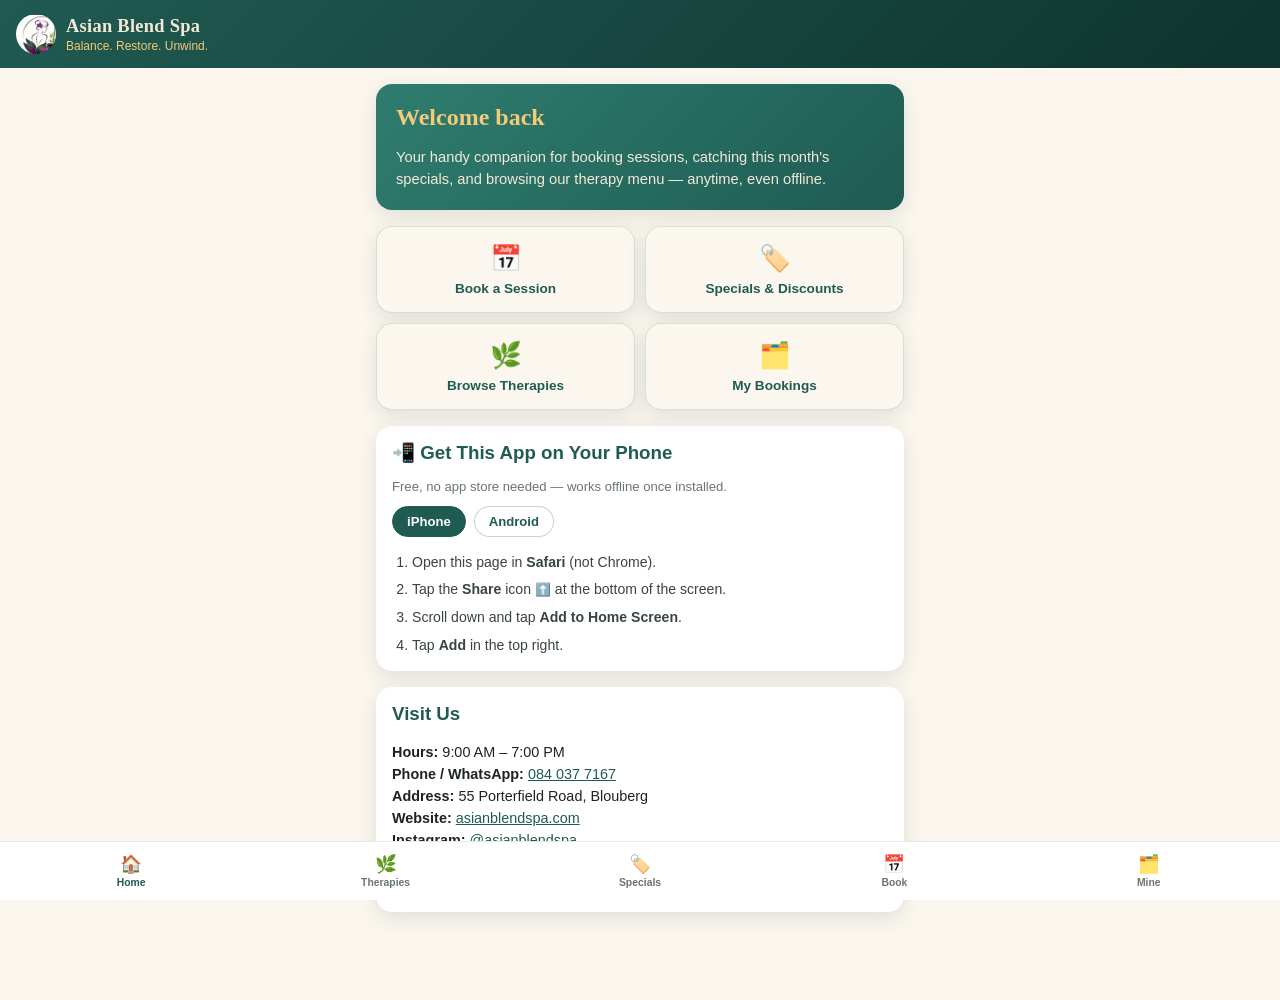
==== index.html @ 3cfd3bcf "Add local SEO: structured data, meta tags, canonical URL DaySpa JSON-LD schema (address, phone, hour" ====
<!DOCTYPE html>
<html lang="en">
<head>
<meta charset="UTF-8">
<meta name="viewport" content="width=device-width, initial-scale=1, viewport-fit=cover">
<title>Asian Blend Spa | Massage &amp; Spa Therapies in Blouberg, Cape Town</title>
<meta name="theme-color" content="#1f5b52">
<meta name="description" content="Asian Blend Spa in Blouberg, Cape Town — Philippine Hilot, Thai massage, deep tissue, hot stone, reflexology &amp; more. Book online, see specials, and view our full therapy menu.">
<link rel="canonical" href="https://www.asianblendspa.com/">

<meta property="og:type" content="business.business">
<meta property="og:title" content="Asian Blend Spa | Massage &amp; Spa Therapies in Blouberg, Cape Town">
<meta property="og:description" content="Philippine Hilot, Thai massage, deep tissue, hot stone, reflexology &amp; more. Book online, see monthly specials, and browse our full therapy menu.">
<meta property="og:image" content="https://www.asianblendspa.com/icons/icon-512.png">
<meta property="og:url" content="https://www.asianblendspa.com/">
<meta name="twitter:card" content="summary">

<script type="application/ld+json">
{
  "@context": "https://schema.org",
  "@type": "DaySpa",
  "name": "Asian Blend Spa",
  "alternateName": "Asian Blend Spa - Home of Tranquility",
  "image": "https://www.asianblendspa.com/icons/icon-512.png",
  "url": "https://www.asianblendspa.com/",
  "telephone": "+27840377167",
  "priceRange": "R350 - R1500",
  "address": {
    "@type": "PostalAddress",
    "streetAddress": "55 Porterfield Road",
    "addressLocality": "Blouberg",
    "addressRegion": "Western Cape",
    "addressCountry": "ZA"
  },
  "openingHoursSpecification": {
    "@type": "OpeningHoursSpecification",
    "dayOfWeek": ["Monday","Tuesday","Wednesday","Thursday","Friday","Saturday","Sunday"],
    "opens": "09:00",
    "closes": "19:00"
  },
  "sameAs": [
    "https://www.facebook.com/asianblendspa",
    "https://instagram.com/asianblendspa"
  ]
}
</script>

<link rel="manifest" href="manifest.json">
<link rel="apple-touch-icon" href="icons/apple-touch-icon.png">
<link rel="icon" href="icons/icon-192.png">
<meta name="apple-mobile-web-app-capable" content="yes">
<meta name="apple-mobile-web-app-status-bar-style" content="black-translucent">
<meta name="apple-mobile-web-app-title" content="ABS Spa">
<link rel="stylesheet" href="styles.css">
</head>
<body>

<header class="topbar">
  <div class="brand">
    <img src="icons/icon-192.png" alt="" class="brand-mark">
    <div>
      <h1>Asian Blend Spa</h1>
      <p class="tagline">Balance. Restore. Unwind.</p>
    </div>
  </div>
  <button id="installBtn" class="install-btn hidden" type="button">Install App</button>
</header>

<main id="app">

  <section id="view-home" class="view">
    <div class="hero">
      <h2>Welcome back</h2>
      <p>Your handy companion for booking sessions, catching this month's specials, and browsing our therapy menu — anytime, even offline.</p>
    </div>

    <div class="card-grid">
      <button class="quick-card" data-goto="book">
        <span class="quick-icon">📅</span>
        <span>Book a Session</span>
      </button>
      <button class="quick-card" data-goto="specials">
        <span class="quick-icon">🏷️</span>
        <span>Specials &amp; Discounts</span>
      </button>
      <button class="quick-card" data-goto="therapies">
        <span class="quick-icon">🌿</span>
        <span>Browse Therapies</span>
      </button>
      <button class="quick-card" data-goto="bookings">
        <span class="quick-icon">🗂️</span>
        <span>My Bookings</span>
      </button>
    </div>

    <div class="info-card install-guide" id="installGuide">
      <h3>📲 Get This App on Your Phone</h3>
      <p class="install-sub">Free, no app store needed — works offline once installed.</p>
      <div class="filter-row" id="installTabs">
        <button class="filter-chip" data-platform="ios">iPhone</button>
        <button class="filter-chip" data-platform="android">Android</button>
      </div>
      <ol class="install-steps" id="installStepsIos">
        <li>Open this page in <strong>Safari</strong> (not Chrome).</li>
        <li>Tap the <strong>Share</strong> icon <span class="icon-inline">⬆️</span> at the bottom of the screen.</li>
        <li>Scroll down and tap <strong>Add to Home Screen</strong>.</li>
        <li>Tap <strong>Add</strong> in the top right.</li>
      </ol>
      <ol class="install-steps hidden" id="installStepsAndroid">
        <li>Open this page in <strong>Chrome</strong>.</li>
        <li>Tap the <strong>⋮</strong> menu in the top right.</li>
        <li>Tap <strong>Install app</strong> (or <strong>Add to Home screen</strong>).</li>
        <li>Tap <strong>Install</strong> to confirm.</li>
      </ol>
    </div>

    <div class="info-card">
      <h3>Visit Us</h3>
      <p><strong>Hours:</strong> 9:00 AM – 7:00 PM</p>
      <p><strong>Phone / WhatsApp:</strong> <a href="tel:+27840377167">084 037 7167</a></p>
      <p><strong>Address:</strong> 55 Porterfield Road, Blouberg</p>
      <p><strong>Website:</strong> <a href="https://www.asianblendspa.com" target="_blank" rel="noopener">asianblendspa.com</a></p>
      <p><strong>Instagram:</strong> <a href="https://instagram.com/asianblendspa" target="_blank" rel="noopener">@asianblendspa</a></p>
      <p><strong>Facebook:</strong> <a href="https://www.facebook.com/asianblendspa" target="_blank" rel="noopener">Asian Blend Spa</a></p>
      <p class="edit-note">Bookings essential · please arrive 10–15 minutes early</p>
    </div>
  </section>

  <section id="view-therapies" class="view hidden">
    <h2>Therapies</h2>
    <div class="filter-row" id="therapyFilters"></div>
    <div class="list" id="therapyList"></div>
  </section>

  <section id="view-specials" class="view hidden">
    <h2>Monthly Specials &amp; Discounts</h2>
    <div class="list" id="specialsList"></div>
  </section>

  <section id="view-book" class="view hidden">
    <h2>Book a Session</h2>

    <a id="freshaBtn" class="primary-btn fresha-btn" href="#" target="_blank" rel="noopener">Book Instantly on Fresha</a>
    <p class="form-hint">or send a quick request below and we'll confirm by WhatsApp</p>

    <form id="bookingForm" class="booking-form">
      <label>Full Name
        <input type="text" name="name" required autocomplete="name">
      </label>
      <label>Phone Number
        <input type="tel" name="phone" required autocomplete="tel">
      </label>
      <label>Email (optional)
        <input type="email" name="email" autocomplete="email">
      </label>
      <label>Therapy
        <select name="service" id="serviceSelect" required></select>
      </label>
      <div class="row2">
        <label>Preferred Date
          <input type="date" name="date" required>
        </label>
        <label>Preferred Time
          <input type="time" name="time" required>
        </label>
      </div>
      <label>Therapist Preference (optional)
        <input type="text" name="therapist" placeholder="No preference">
      </label>
      <label>Notes
        <textarea name="notes" rows="3" placeholder="Allergies, focus areas, first visit, etc."></textarea>
      </label>

      <details class="policy-box">
        <summary>Booking &amp; Cancellation Policy</summary>
        <ul>
          <li>Please arrive 10–15 minutes prior to your scheduled treatment.</li>
          <li>First-time guests will be required to complete a pre-consultation form.</li>
          <li>Guests younger than 16 must be accompanied by an adult for the duration of treatment.</li>
          <li>Please switch off cellphones during treatment.</li>
          <li>Book at least 24 hours ahead, except on holidays and Sundays.</li>
          <li>Home services require 48 hours notice, a minimum of 3 people, minimum 90-minute session, 50% deposit, and a transport fee per kilometer.</li>
          <li>Full payment is required to secure weekend couples massage bookings and group bookings.</li>
          <li>Cancellations made less than 24 hours before your appointment, or no-shows, will be charged the full treatment fee.</li>
          <li>Late arrivals may result in a shortened session, with the full fee still applying.</li>
          <li>All prices are subject to change without prior notice.</li>
        </ul>
      </details>
      <label class="checkbox-label">
        <input type="checkbox" name="policyAgree" required>
        <span>I have read and agree to the booking &amp; cancellation policy</span>
      </label>

      <button type="submit" class="primary-btn">Request Booking</button>
      <p class="form-hint">This saves your request on this device and lets you send it to us instantly by WhatsApp or email — we'll confirm your slot.</p>
    </form>
  </section>

  <section id="view-bookings" class="view hidden">
    <h2>My Bookings</h2>
    <div class="list" id="myBookingsList"></div>
    <p class="empty-note hidden" id="noBookings">No booking requests yet. Head to "Book a Session" to request one.</p>
  </section>

</main>

<nav class="tabbar">
  <button class="tab" data-goto="home" aria-label="Home">
    <span>🏠</span><small>Home</small>
  </button>
  <button class="tab" data-goto="therapies" aria-label="Therapies">
    <span>🌿</span><small>Therapies</small>
  </button>
  <button class="tab" data-goto="specials" aria-label="Specials">
    <span>🏷️</span><small>Specials</small>
  </button>
  <button class="tab" data-goto="book" aria-label="Book">
    <span>📅</span><small>Book</small>
  </button>
  <button class="tab" data-goto="bookings" aria-label="My Bookings">
    <span>🗂️</span><small>Mine</small>
  </button>
</nav>

<div id="toast" class="toast hidden"></div>

<script src="app.js"></script>
</body>
</html>
---- styles.css ----
:root {
  --deep: #0f332e;
  --teal: #1f5b52;
  --teal-light: #2f7d6f;
  --gold: #d99e4a;
  --gold-light: #f4c97a;
  --cream: #f4e9d8;
  --paper: #fbf7ef;
  --ink: #1c2320;
  --muted: #6b7570;
  --danger: #b5504a;
  --radius: 16px;
  --shadow: 0 6px 20px rgba(15, 51, 46, 0.12);
}

* { box-sizing: border-box; }

html, body {
  margin: 0;
  padding: 0;
  background: var(--paper);
  color: var(--ink);
  font-family: -apple-system, BlinkMacSystemFont, "Segoe UI", Roboto, Helvetica, Arial, sans-serif;
  -webkit-font-smoothing: antialiased;
}

body {
  padding-bottom: calc(72px + env(safe-area-inset-bottom));
}

a { color: var(--teal); }

.topbar {
  position: sticky;
  top: 0;
  z-index: 10;
  display: flex;
  align-items: center;
  justify-content: space-between;
  gap: 12px;
  background: linear-gradient(135deg, var(--teal), var(--deep));
  color: var(--cream);
  padding: calc(14px + env(safe-area-inset-top)) 16px 14px;
}

.brand { display: flex; align-items: center; gap: 10px; }
.brand-mark { width: 40px; height: 40px; border-radius: 50%; display: block; }
.topbar h1 { font-size: 1.15rem; margin: 0; font-family: Georgia, "Times New Roman", serif; letter-spacing: 0.3px; }
.tagline { margin: 2px 0 0; font-size: 0.75rem; color: var(--gold-light); }

.install-btn {
  background: var(--gold);
  color: var(--deep);
  border: none;
  padding: 8px 12px;
  border-radius: 999px;
  font-size: 0.8rem;
  font-weight: 600;
  white-space: nowrap;
}

#app { max-width: 560px; margin: 0 auto; padding: 16px; }

.view h2 {
  font-family: Georgia, "Times New Roman", serif;
  color: var(--teal);
  margin: 4px 0 14px;
}

.hero {
  background: linear-gradient(135deg, var(--teal-light), var(--teal));
  color: var(--cream);
  padding: 20px;
  border-radius: var(--radius);
  margin-bottom: 16px;
  box-shadow: var(--shadow);
}
.hero h2 { color: var(--gold-light); margin-top: 0; }
.hero p { margin-bottom: 0; line-height: 1.5; font-size: 0.92rem; }

.card-grid {
  display: grid;
  grid-template-columns: 1fr 1fr;
  gap: 10px;
  margin-bottom: 16px;
}

.quick-card {
  background: var(--paper);
  border: 1px solid rgba(31, 91, 82, 0.15);
  border-radius: var(--radius);
  padding: 16px 10px;
  display: flex;
  flex-direction: column;
  align-items: center;
  gap: 8px;
  font-size: 0.85rem;
  font-weight: 600;
  color: var(--teal);
  box-shadow: var(--shadow);
}
.quick-icon { font-size: 1.6rem; }

.info-card {
  background: #fff;
  border-radius: var(--radius);
  padding: 16px;
  box-shadow: var(--shadow);
}
.info-card h3 { margin-top: 0; color: var(--teal); }
.info-card p { margin: 6px 0; font-size: 0.9rem; }
.edit-note { color: var(--muted); font-style: italic; font-size: 0.78rem !important; }

.install-guide { margin-bottom: 16px; }
.install-sub { color: var(--muted); font-size: 0.82rem !important; margin-top: -4px !important; }
.install-guide .filter-row { margin: 12px 0; }
.install-steps {
  margin: 0;
  padding-left: 20px;
  display: flex;
  flex-direction: column;
  gap: 8px;
  font-size: 0.88rem;
  line-height: 1.4;
  color: #3a4440;
}
.icon-inline { font-size: 0.9em; }

.filter-row {
  display: flex;
  gap: 8px;
  overflow-x: auto;
  padding-bottom: 4px;
  margin-bottom: 14px;
}
.filter-chip {
  flex: 0 0 auto;
  background: #fff;
  border: 1px solid rgba(31, 91, 82, 0.25);
  color: var(--teal);
  padding: 7px 14px;
  border-radius: 999px;
  font-size: 0.82rem;
  font-weight: 600;
  white-space: nowrap;
}
.filter-chip.active {
  background: var(--teal);
  color: #fff;
  border-color: var(--teal);
}

.list { display: flex; flex-direction: column; gap: 12px; }

.therapy-card, .special-card, .booking-card {
  background: #fff;
  border-radius: var(--radius);
  padding: 14px 16px;
  box-shadow: var(--shadow);
}

.therapy-card .row-top {
  display: flex;
  justify-content: space-between;
  align-items: baseline;
  gap: 8px;
}
.therapy-card h4 { margin: 0; font-size: 1rem; color: var(--ink); }
.therapy-price { color: var(--teal); font-weight: 700; white-space: nowrap; }
.therapy-meta { color: var(--muted); font-size: 0.78rem; margin: 4px 0 6px; }
.therapy-desc { margin: 0; font-size: 0.88rem; line-height: 1.45; color: #3a4440; }
.therapy-tag {
  display: inline-block;
  margin-top: 8px;
  font-size: 0.7rem;
  text-transform: uppercase;
  letter-spacing: 0.4px;
  color: var(--gold);
  background: rgba(217, 158, 74, 0.12);
  padding: 3px 8px;
  border-radius: 999px;
}

.tier-list {
  list-style: none;
  margin: 10px 0 0;
  padding: 8px 10px;
  background: var(--cream);
  border-radius: 10px;
  display: flex;
  flex-direction: column;
  gap: 4px;
}
.tier-list li {
  display: flex;
  justify-content: space-between;
  font-size: 0.82rem;
  color: var(--ink);
}
.tier-list li span:last-child { font-weight: 700; color: var(--teal); }

.therapy-benefits {
  margin: 10px 0 0;
  font-size: 0.78rem;
  color: var(--muted);
  line-height: 1.5;
}

.special-card {
  border-left: 4px solid var(--gold);
}
.special-card h4 { margin: 0 0 4px; color: var(--teal); }
.special-card .badge {
  display: inline-block;
  background: var(--gold);
  color: var(--deep);
  font-size: 0.72rem;
  font-weight: 700;
  padding: 3px 9px;
  border-radius: 999px;
  margin-bottom: 6px;
}
.special-card p { margin: 4px 0; font-size: 0.88rem; line-height: 1.4; }
.special-card .code {
  font-family: ui-monospace, Menlo, monospace;
  background: var(--cream);
  padding: 2px 6px;
  border-radius: 6px;
  font-size: 0.82rem;
}
.special-card.note-card {
  border-left-color: rgba(31, 91, 82, 0.3);
  background: transparent;
  box-shadow: none;
  border: 1px dashed rgba(31, 91, 82, 0.25);
}
.special-card.note-card p { color: var(--muted); font-size: 0.82rem; font-style: italic; }

.special-items {
  margin: 8px 0 4px;
  padding-left: 18px;
  display: flex;
  flex-direction: column;
  gap: 4px;
  font-size: 0.84rem;
  color: #3a4440;
}
.special-link {
  display: inline-block;
  margin-top: 10px;
  text-decoration: none;
}

.booking-form { display: flex; flex-direction: column; gap: 14px; }
.booking-form label {
  display: flex;
  flex-direction: column;
  gap: 6px;
  font-size: 0.85rem;
  font-weight: 600;
  color: var(--teal);
}
.booking-form input,
.booking-form select,
.booking-form textarea {
  font: inherit;
  font-weight: 400;
  color: var(--ink);
  padding: 11px 12px;
  border-radius: 10px;
  border: 1px solid rgba(31, 91, 82, 0.25);
  background: #fff;
}
.row2 { display: grid; grid-template-columns: 1fr 1fr; gap: 10px; }
.row2 label { font-size: 0.85rem; }

.primary-btn {
  background: var(--teal);
  color: #fff;
  border: none;
  padding: 13px;
  border-radius: 12px;
  font-size: 0.95rem;
  font-weight: 700;
  margin-top: 4px;
  display: block;
  text-align: center;
  text-decoration: none;
}
.fresha-btn {
  background: linear-gradient(135deg, var(--gold), #c98a3a);
  color: var(--deep);
  margin-top: 0;
}
.form-hint { font-size: 0.78rem; color: var(--muted); text-align: center; margin: 0; }

.policy-box {
  border: 1px solid rgba(31, 91, 82, 0.2);
  border-radius: 12px;
  padding: 10px 14px;
  background: #fff;
}
.policy-box summary {
  font-weight: 700;
  color: var(--teal);
  font-size: 0.88rem;
  cursor: pointer;
}
.policy-box ul {
  margin: 10px 0 2px;
  padding-left: 18px;
  display: flex;
  flex-direction: column;
  gap: 6px;
  font-size: 0.8rem;
  line-height: 1.4;
  color: #3a4440;
}

.checkbox-label {
  flex-direction: row !important;
  align-items: flex-start;
  gap: 8px !important;
}
.checkbox-label input { width: 18px; height: 18px; margin-top: 2px; flex: none; }
.checkbox-label span { font-size: 0.8rem; font-weight: 400; color: var(--ink); }

.booking-card { display: flex; flex-direction: column; gap: 6px; }
.booking-card .row-top { display: flex; justify-content: space-between; align-items: center; }
.booking-card h4 { margin: 0; color: var(--teal); }
.status-pill {
  font-size: 0.7rem;
  font-weight: 700;
  text-transform: uppercase;
  padding: 3px 9px;
  border-radius: 999px;
  background: rgba(217, 158, 74, 0.15);
  color: var(--gold);
}
.booking-card p { margin: 0; font-size: 0.85rem; color: #3a4440; }
.booking-actions { display: flex; gap: 8px; margin-top: 8px; flex-wrap: wrap; }
.pill-btn {
  border: 1px solid rgba(31, 91, 82, 0.3);
  background: #fff;
  color: var(--teal);
  padding: 7px 12px;
  border-radius: 999px;
  font-size: 0.78rem;
  font-weight: 600;
}
.pill-btn.danger { color: var(--danger); border-color: rgba(181, 80, 74, 0.35); }

.empty-note { color: var(--muted); text-align: center; margin-top: 24px; font-size: 0.9rem; }

.tabbar {
  position: fixed;
  bottom: 0;
  left: 0;
  right: 0;
  display: grid;
  grid-template-columns: repeat(5, 1fr);
  background: #fff;
  border-top: 1px solid rgba(31, 91, 82, 0.12);
  padding: 8px 4px calc(8px + env(safe-area-inset-bottom));
  z-index: 10;
}
.tab {
  background: none;
  border: none;
  display: flex;
  flex-direction: column;
  align-items: center;
  gap: 2px;
  color: var(--muted);
  font-size: 1.1rem;
  padding: 4px 0;
}
.tab small { font-size: 0.65rem; font-weight: 600; }
.tab.active { color: var(--teal); }

.hidden { display: none !important; }

.toast {
  position: fixed;
  bottom: calc(84px + env(safe-area-inset-bottom));
  left: 50%;
  transform: translateX(-50%);
  background: var(--deep);
  color: var(--cream);
  padding: 10px 18px;
  border-radius: 999px;
  font-size: 0.85rem;
  box-shadow: var(--shadow);
  z-index: 20;
}

@media (prefers-color-scheme: dark) {
  html, body { background: #101815; color: #ecf3ef; }
  .info-card, .therapy-card, .special-card, .booking-card, .quick-card, .tabbar, .filter-chip, .booking-form input, .booking-form select, .booking-form textarea {
    background: #17221e;
    color: #ecf3ef;
    border-color: rgba(244, 233, 216, 0.12);
  }
  .therapy-desc, .booking-card p { color: #cdd8d2; }
  .therapy-card h4, .booking-card h4 { color: #ecf3ef; }
  .therapy-price, .special-card h4, .quick-card, .tab.active { color: var(--gold-light); }
  .therapy-meta { color: #9fb0a8; }
  .special-card .code { background: rgba(244, 233, 216, 0.15); color: var(--gold-light); }
  .booking-form label { color: #7fd6c2; }
  .tier-list { background: rgba(244, 233, 216, 0.08); }
  .tier-list li { color: #ecf3ef; }
  .tier-list li span:last-child { color: var(--gold-light); }
  .therapy-benefits { color: #9fb0a8; }
  .special-card.note-card { border-color: rgba(244, 233, 216, 0.2); }
  .special-card.note-card p { color: #9fb0a8; }
  .special-items { color: #cdd8d2; }
  .policy-box { background: #17221e; border-color: rgba(244, 233, 216, 0.15); }
  .policy-box summary { color: var(--gold-light); }
  .policy-box ul { color: #cdd8d2; }
  .checkbox-label span { color: #ecf3ef; }
  .fresha-btn { color: var(--deep); }
  .install-steps { color: #cdd8d2; }
}
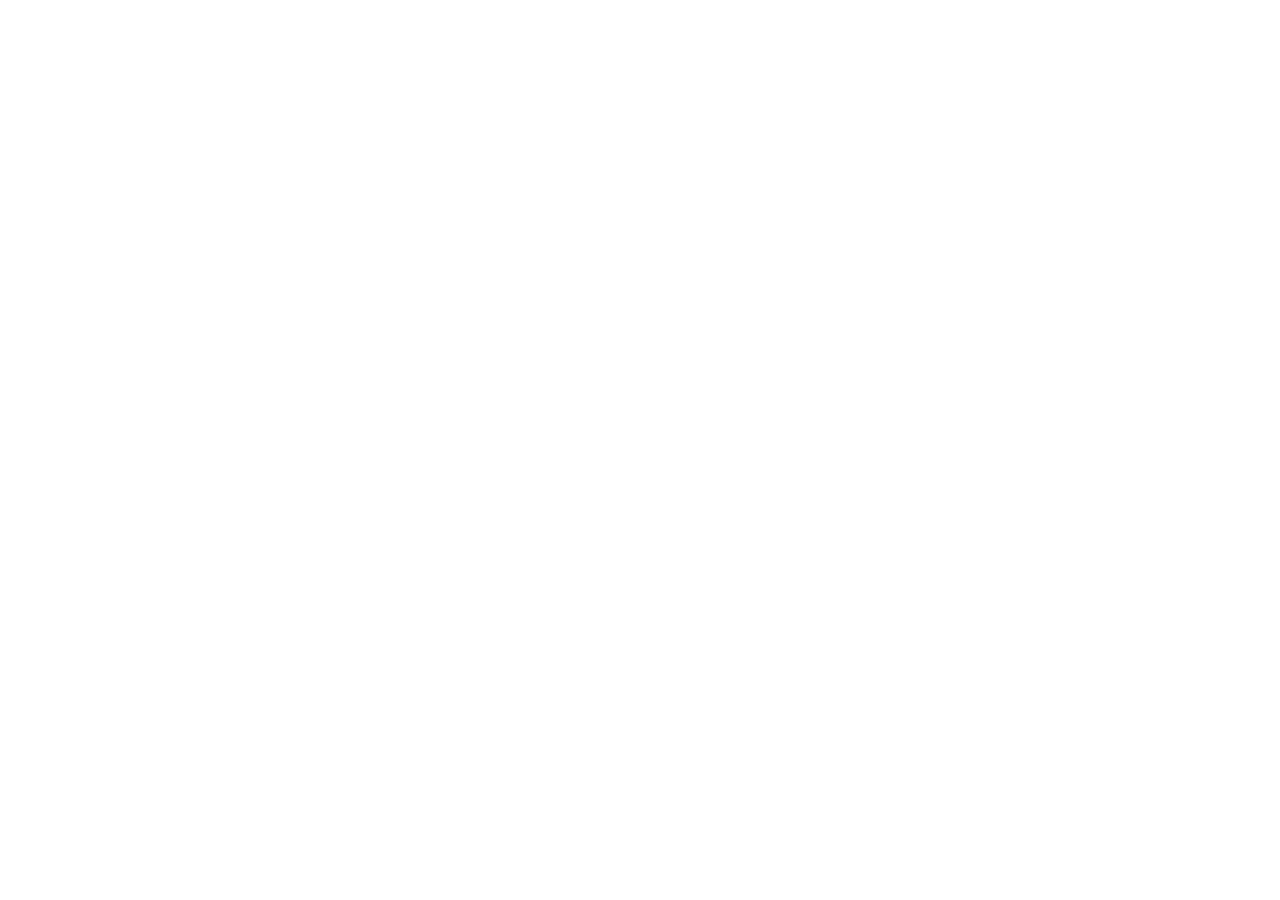
==== commit 3b6ac576: "Disable the booking app and release the custom domain Replace index.html with a redirect to www.asia" ====
--- a/index.html
+++ b/index.html
@@ -2,228 +2,28 @@
 <html lang="en">
 <head>
 <meta charset="UTF-8">
-<meta name="viewport" content="width=device-width, initial-scale=1, viewport-fit=cover">
-<title>Asian Blend Spa | Massage &amp; Spa Therapies in Blouberg, Cape Town</title>
-<meta name="theme-color" content="#1f5b52">
-<meta name="description" content="Asian Blend Spa in Blouberg, Cape Town — Philippine Hilot, Thai massage, deep tissue, hot stone, reflexology &amp; more. Book online, see specials, and view our full therapy menu.">
+<meta name="viewport" content="width=device-width, initial-scale=1">
+<title>Asian Blend Spa</title>
+<meta http-equiv="refresh" content="0; url=https://www.asianblendspa.com">
 <link rel="canonical" href="https://www.asianblendspa.com/">
-
-<meta property="og:type" content="business.business">
-<meta property="og:title" content="Asian Blend Spa | Massage &amp; Spa Therapies in Blouberg, Cape Town">
-<meta property="og:description" content="Philippine Hilot, Thai massage, deep tissue, hot stone, reflexology &amp; more. Book online, see monthly specials, and browse our full therapy menu.">
-<meta property="og:image" content="https://www.asianblendspa.com/icons/icon-512.png">
-<meta property="og:url" content="https://www.asianblendspa.com/">
-<meta name="twitter:card" content="summary">
-
-<script type="application/ld+json">
-{
-  "@context": "https://schema.org",
-  "@type": "DaySpa",
-  "name": "Asian Blend Spa",
-  "alternateName": "Asian Blend Spa - Home of Tranquility",
-  "image": "https://www.asianblendspa.com/icons/icon-512.png",
-  "url": "https://www.asianblendspa.com/",
-  "telephone": "+27840377167",
-  "priceRange": "R350 - R1500",
-  "address": {
-    "@type": "PostalAddress",
-    "streetAddress": "55 Porterfield Road",
-    "addressLocality": "Blouberg",
-    "addressRegion": "Western Cape",
-    "addressCountry": "ZA"
-  },
-  "openingHoursSpecification": {
-    "@type": "OpeningHoursSpecification",
-    "dayOfWeek": ["Monday","Tuesday","Wednesday","Thursday","Friday","Saturday","Sunday"],
-    "opens": "09:00",
-    "closes": "19:00"
-  },
-  "sameAs": [
-    "https://www.facebook.com/asianblendspa",
-    "https://instagram.com/asianblendspa"
-  ]
-}
-</script>
-
-<link rel="manifest" href="manifest.json">
-<link rel="apple-touch-icon" href="icons/apple-touch-icon.png">
-<link rel="icon" href="icons/icon-192.png">
-<meta name="apple-mobile-web-app-capable" content="yes">
-<meta name="apple-mobile-web-app-status-bar-style" content="black-translucent">
-<meta name="apple-mobile-web-app-title" content="ABS Spa">
-<link rel="stylesheet" href="styles.css">
+<style>
+  body { font-family: system-ui, sans-serif; background: #0f332e; color: #fff; display: flex; align-items: center; justify-content: center; min-height: 100vh; margin: 0; text-align: center; padding: 2rem; box-sizing: border-box; }
+  a { color: #7fd8c8; }
+</style>
 </head>
 <body>
-
-<header class="topbar">
-  <div class="brand">
-    <img src="icons/icon-192.png" alt="" class="brand-mark">
-    <div>
-      <h1>Asian Blend Spa</h1>
-      <p class="tagline">Balance. Restore. Unwind.</p>
-    </div>
-  </div>
-  <button id="installBtn" class="install-btn hidden" type="button">Install App</button>
-</header>
-
-<main id="app">
-
-  <section id="view-home" class="view">
-    <div class="hero">
-      <h2>Welcome back</h2>
-      <p>Your handy companion for booking sessions, catching this month's specials, and browsing our therapy menu — anytime, even offline.</p>
-    </div>
-
-    <div class="card-grid">
-      <button class="quick-card" data-goto="book">
-        <span class="quick-icon">📅</span>
-        <span>Book a Session</span>
-      </button>
-      <button class="quick-card" data-goto="specials">
-        <span class="quick-icon">🏷️</span>
-        <span>Specials &amp; Discounts</span>
-      </button>
-      <button class="quick-card" data-goto="therapies">
-        <span class="quick-icon">🌿</span>
-        <span>Browse Therapies</span>
-      </button>
-      <button class="quick-card" data-goto="bookings">
-        <span class="quick-icon">🗂️</span>
-        <span>My Bookings</span>
-      </button>
-    </div>
-
-    <div class="info-card install-guide" id="installGuide">
-      <h3>📲 Get This App on Your Phone</h3>
-      <p class="install-sub">Free, no app store needed — works offline once installed.</p>
-      <div class="filter-row" id="installTabs">
-        <button class="filter-chip" data-platform="ios">iPhone</button>
-        <button class="filter-chip" data-platform="android">Android</button>
-      </div>
-      <ol class="install-steps" id="installStepsIos">
-        <li>Open this page in <strong>Safari</strong> (not Chrome).</li>
-        <li>Tap the <strong>Share</strong> icon <span class="icon-inline">⬆️</span> at the bottom of the screen.</li>
-        <li>Scroll down and tap <strong>Add to Home Screen</strong>.</li>
-        <li>Tap <strong>Add</strong> in the top right.</li>
-      </ol>
-      <ol class="install-steps hidden" id="installStepsAndroid">
-        <li>Open this page in <strong>Chrome</strong>.</li>
-        <li>Tap the <strong>⋮</strong> menu in the top right.</li>
-        <li>Tap <strong>Install app</strong> (or <strong>Add to Home screen</strong>).</li>
-        <li>Tap <strong>Install</strong> to confirm.</li>
-      </ol>
-    </div>
-
-    <div class="info-card">
-      <h3>Visit Us</h3>
-      <p><strong>Hours:</strong> 9:00 AM – 7:00 PM</p>
-      <p><strong>Phone / WhatsApp:</strong> <a href="tel:+27840377167">084 037 7167</a></p>
-      <p><strong>Address:</strong> 55 Porterfield Road, Blouberg</p>
-      <p><strong>Website:</strong> <a href="https://www.asianblendspa.com" target="_blank" rel="noopener">asianblendspa.com</a></p>
-      <p><strong>Instagram:</strong> <a href="https://instagram.com/asianblendspa" target="_blank" rel="noopener">@asianblendspa</a></p>
-      <p><strong>Facebook:</strong> <a href="https://www.facebook.com/asianblendspa" target="_blank" rel="noopener">Asian Blend Spa</a></p>
-      <p class="edit-note">Bookings essential · please arrive 10–15 minutes early</p>
-    </div>
-  </section>
-
-  <section id="view-therapies" class="view hidden">
-    <h2>Therapies</h2>
-    <div class="filter-row" id="therapyFilters"></div>
-    <div class="list" id="therapyList"></div>
-  </section>
-
-  <section id="view-specials" class="view hidden">
-    <h2>Monthly Specials &amp; Discounts</h2>
-    <div class="list" id="specialsList"></div>
-  </section>
-
-  <section id="view-book" class="view hidden">
-    <h2>Book a Session</h2>
-
-    <a id="freshaBtn" class="primary-btn fresha-btn" href="#" target="_blank" rel="noopener">Book Instantly on Fresha</a>
-    <p class="form-hint">or send a quick request below and we'll confirm by WhatsApp</p>
-
-    <form id="bookingForm" class="booking-form">
-      <label>Full Name
-        <input type="text" name="name" required autocomplete="name">
-      </label>
-      <label>Phone Number
-        <input type="tel" name="phone" required autocomplete="tel">
-      </label>
-      <label>Email (optional)
-        <input type="email" name="email" autocomplete="email">
-      </label>
-      <label>Therapy
-        <select name="service" id="serviceSelect" required></select>
-      </label>
-      <div class="row2">
-        <label>Preferred Date
-          <input type="date" name="date" required>
-        </label>
-        <label>Preferred Time
-          <input type="time" name="time" required>
-        </label>
-      </div>
-      <label>Therapist Preference (optional)
-        <input type="text" name="therapist" placeholder="No preference">
-      </label>
-      <label>Notes
-        <textarea name="notes" rows="3" placeholder="Allergies, focus areas, first visit, etc."></textarea>
-      </label>
-
-      <details class="policy-box">
-        <summary>Booking &amp; Cancellation Policy</summary>
-        <ul>
-          <li>Please arrive 10–15 minutes prior to your scheduled treatment.</li>
-          <li>First-time guests will be required to complete a pre-consultation form.</li>
-          <li>Guests younger than 16 must be accompanied by an adult for the duration of treatment.</li>
-          <li>Please switch off cellphones during treatment.</li>
-          <li>Book at least 24 hours ahead, except on holidays and Sundays.</li>
-          <li>Home services require 48 hours notice, a minimum of 3 people, minimum 90-minute session, 50% deposit, and a transport fee per kilometer.</li>
-          <li>Full payment is required to secure weekend couples massage bookings and group bookings.</li>
-          <li>Cancellations made less than 24 hours before your appointment, or no-shows, will be charged the full treatment fee.</li>
-          <li>Late arrivals may result in a shortened session, with the full fee still applying.</li>
-          <li>All prices are subject to change without prior notice.</li>
-        </ul>
-      </details>
-      <label class="checkbox-label">
-        <input type="checkbox" name="policyAgree" required>
-        <span>I have read and agree to the booking &amp; cancellation policy</span>
-      </label>
-
-      <button type="submit" class="primary-btn">Request Booking</button>
-      <p class="form-hint">This saves your request on this device and lets you send it to us instantly by WhatsApp or email — we'll confirm your slot.</p>
-    </form>
-  </section>
-
-  <section id="view-bookings" class="view hidden">
-    <h2>My Bookings</h2>
-    <div class="list" id="myBookingsList"></div>
-    <p class="empty-note hidden" id="noBookings">No booking requests yet. Head to "Book a Session" to request one.</p>
-  </section>
-
-</main>
-
-<nav class="tabbar">
-  <button class="tab" data-goto="home" aria-label="Home">
-    <span>🏠</span><small>Home</small>
-  </button>
-  <button class="tab" data-goto="therapies" aria-label="Therapies">
-    <span>🌿</span><small>Therapies</small>
-  </button>
-  <button class="tab" data-goto="specials" aria-label="Specials">
-    <span>🏷️</span><small>Specials</small>
-  </button>
-  <button class="tab" data-goto="book" aria-label="Book">
-    <span>📅</span><small>Book</small>
-  </button>
-  <button class="tab" data-goto="bookings" aria-label="My Bookings">
-    <span>🗂️</span><small>Mine</small>
-  </button>
-</nav>
-
-<div id="toast" class="toast hidden"></div>
-
-<script src="app.js"></script>
+<p>This app has been retired. Redirecting you to <a href="https://www.asianblendspa.com">www.asianblendspa.com</a>&hellip;</p>
+<script>
+// Unregister any previously installed app service worker and clear its caches.
+if ("serviceWorker" in navigator) {
+  navigator.serviceWorker.getRegistrations().then(regs => {
+    regs.forEach(reg => reg.unregister());
+  });
+}
+if (window.caches) {
+  caches.keys().then(keys => keys.forEach(k => caches.delete(k)));
+}
+location.replace("https://www.asianblendspa.com");
+</script>
 </body>
 </html>
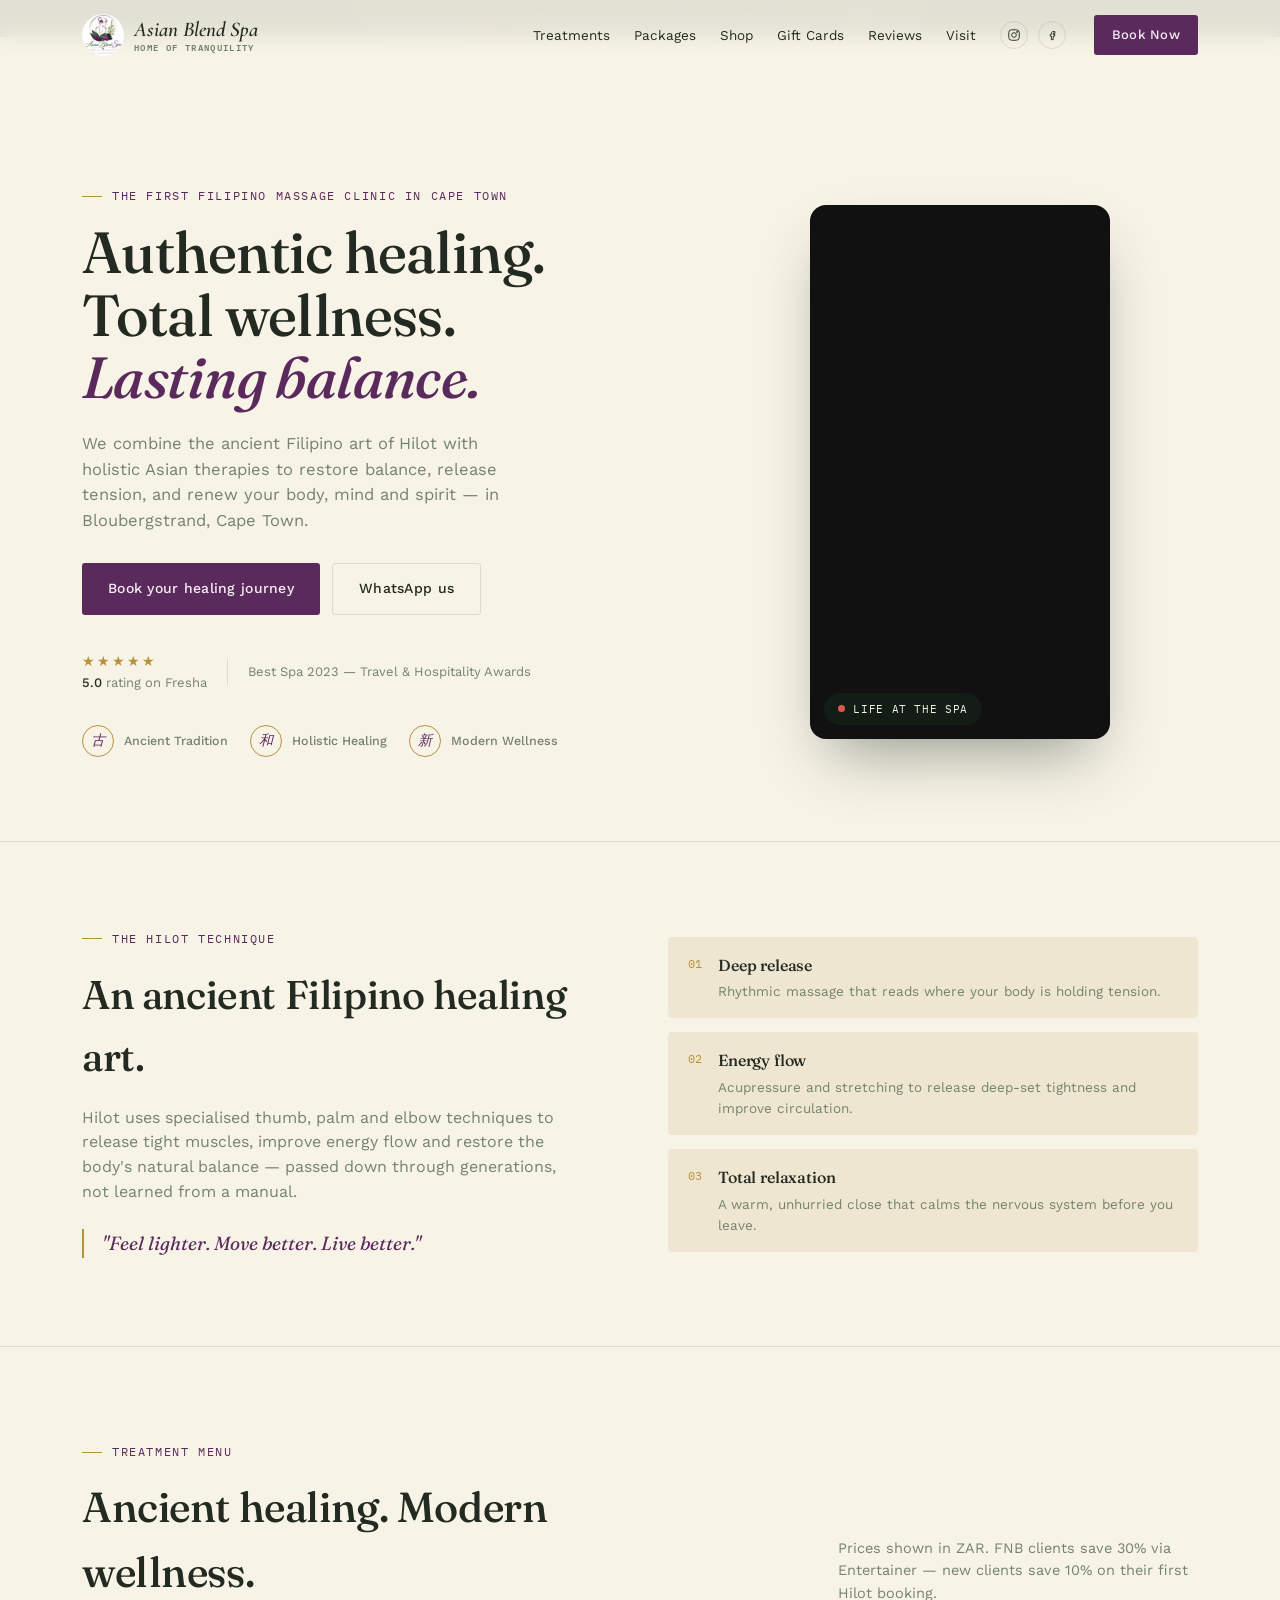
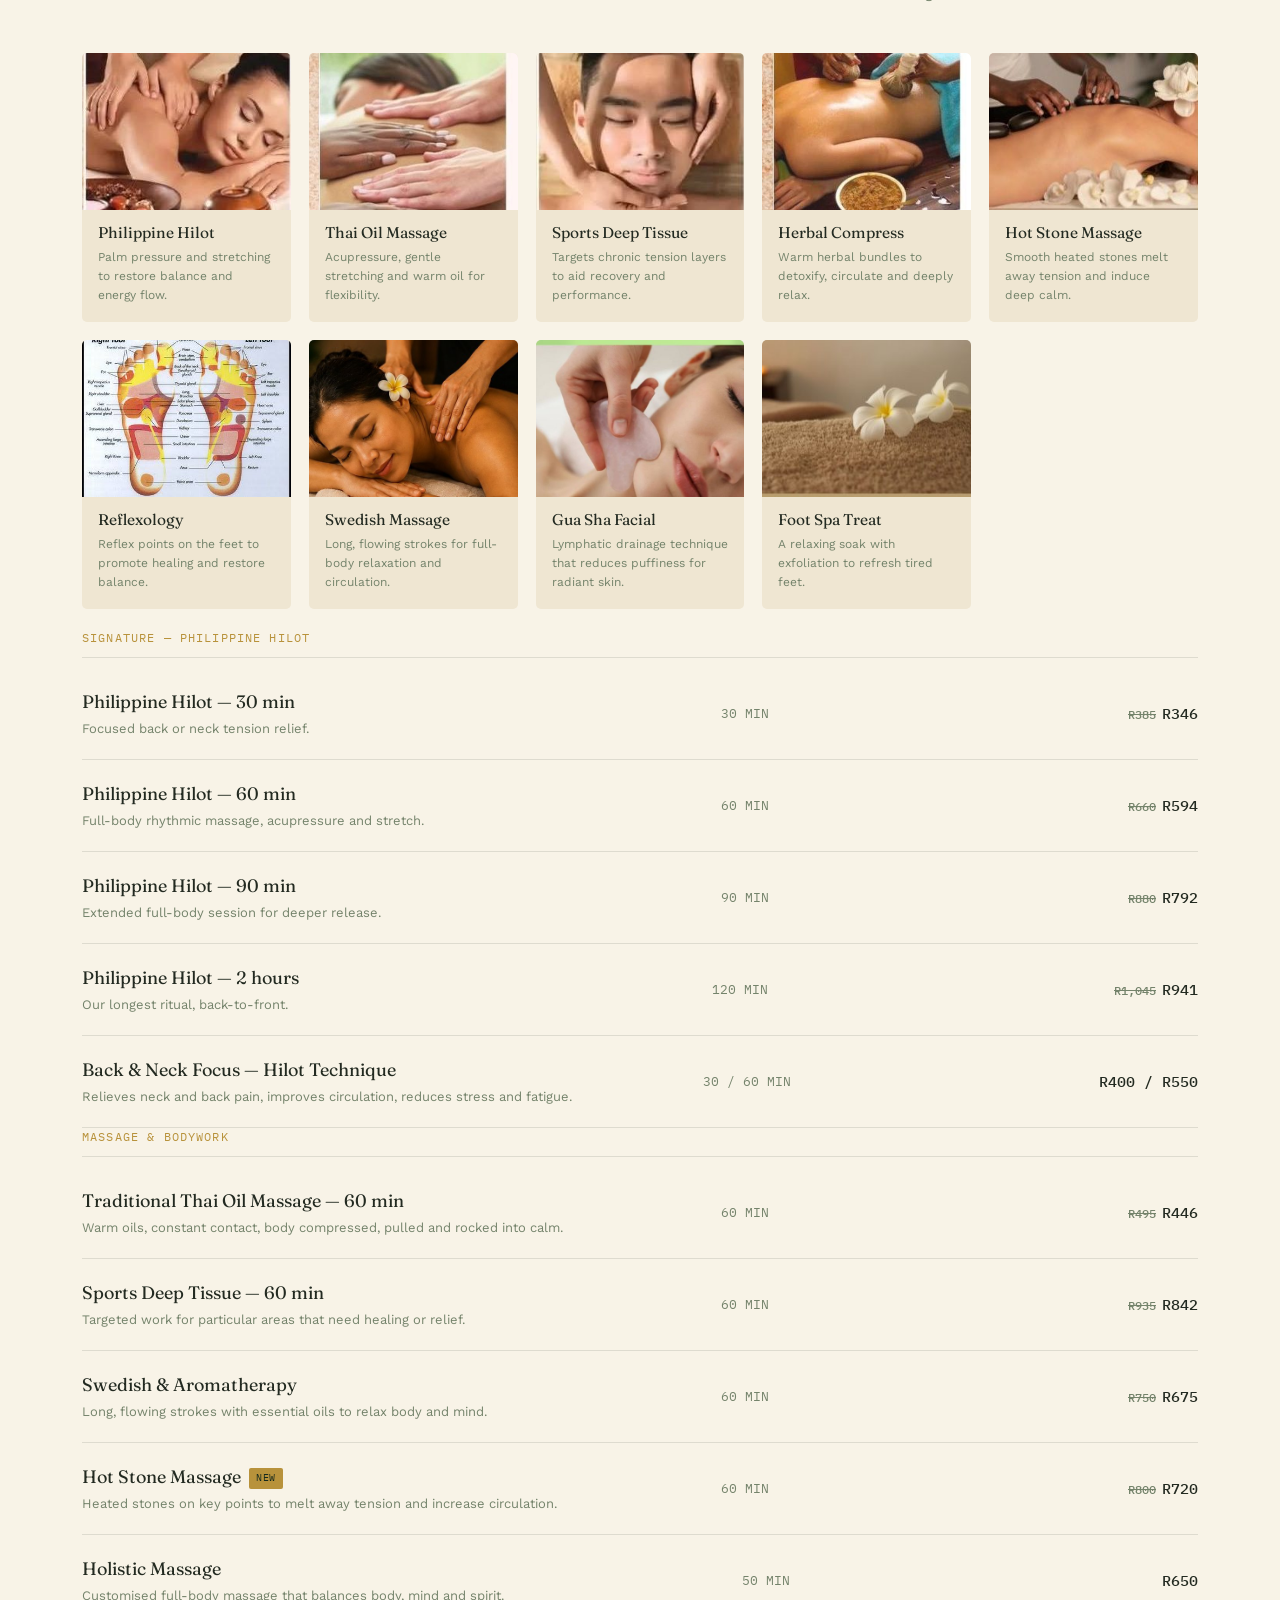
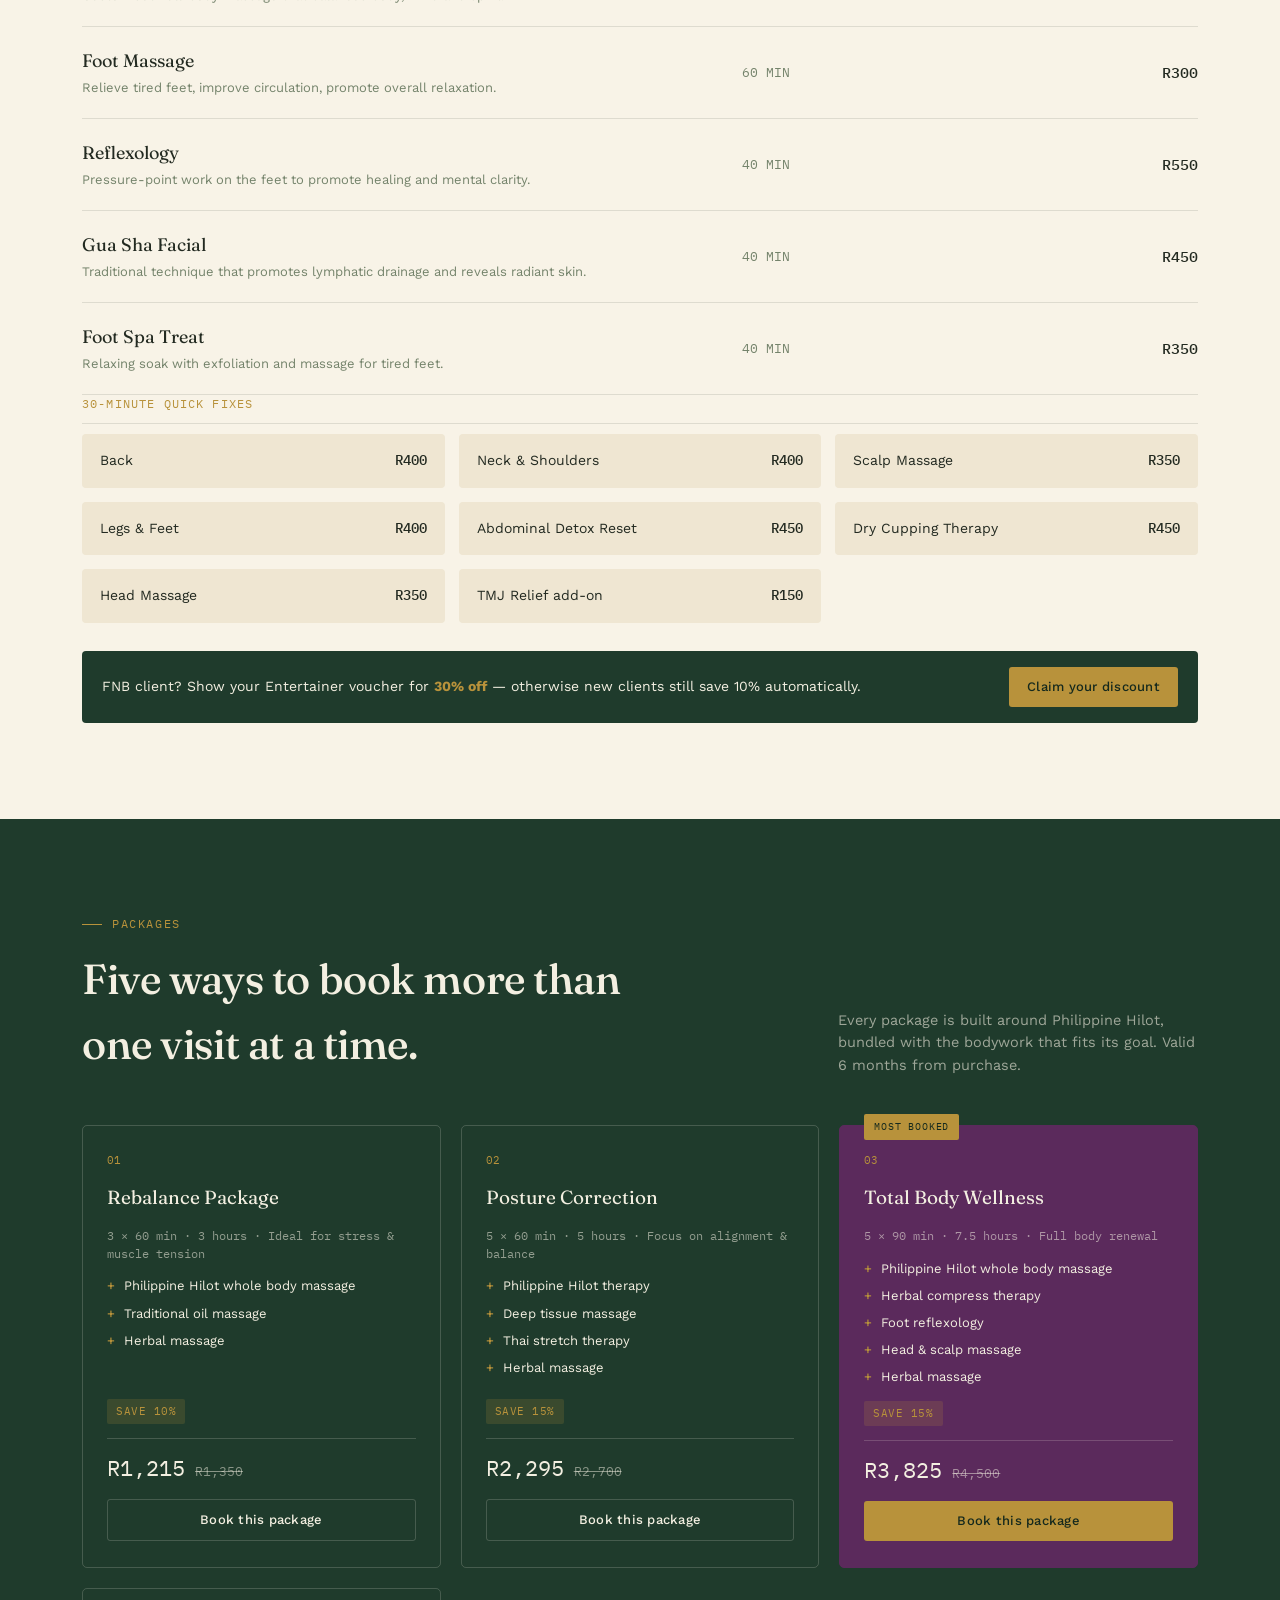
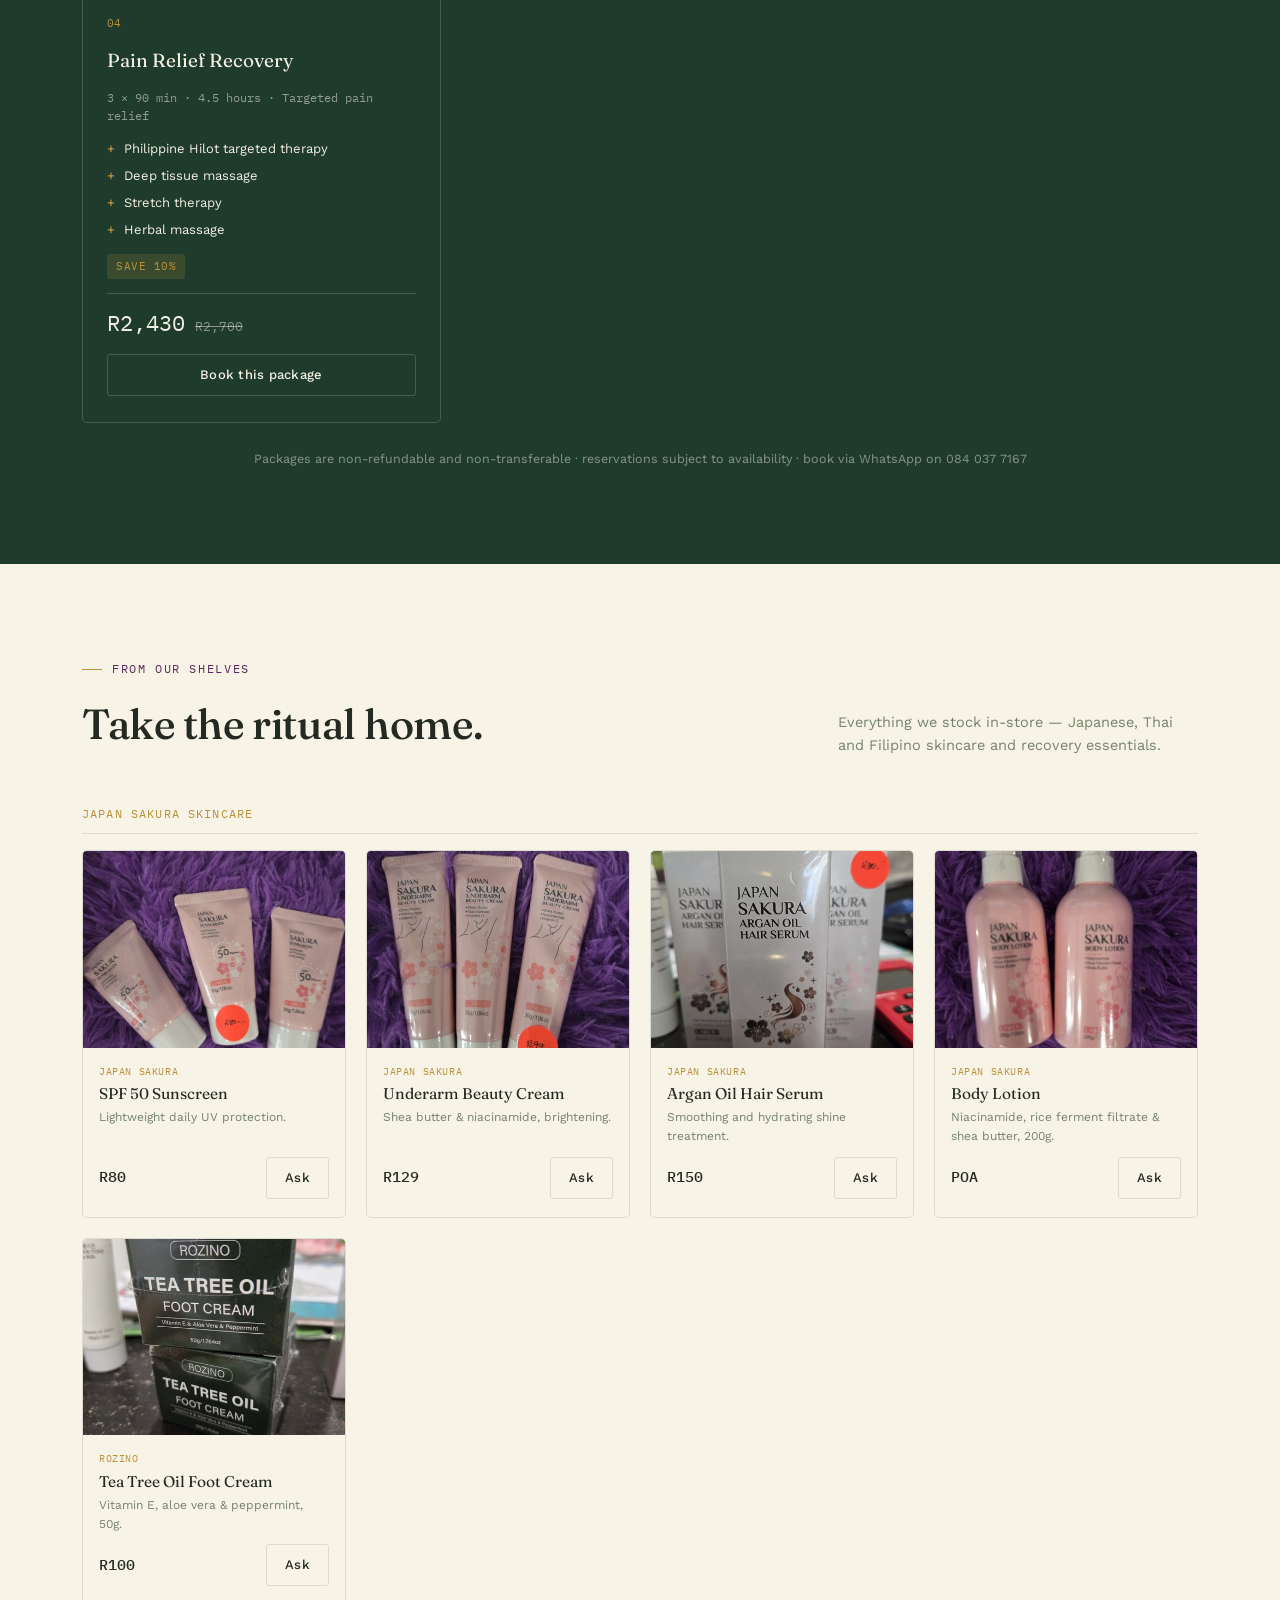
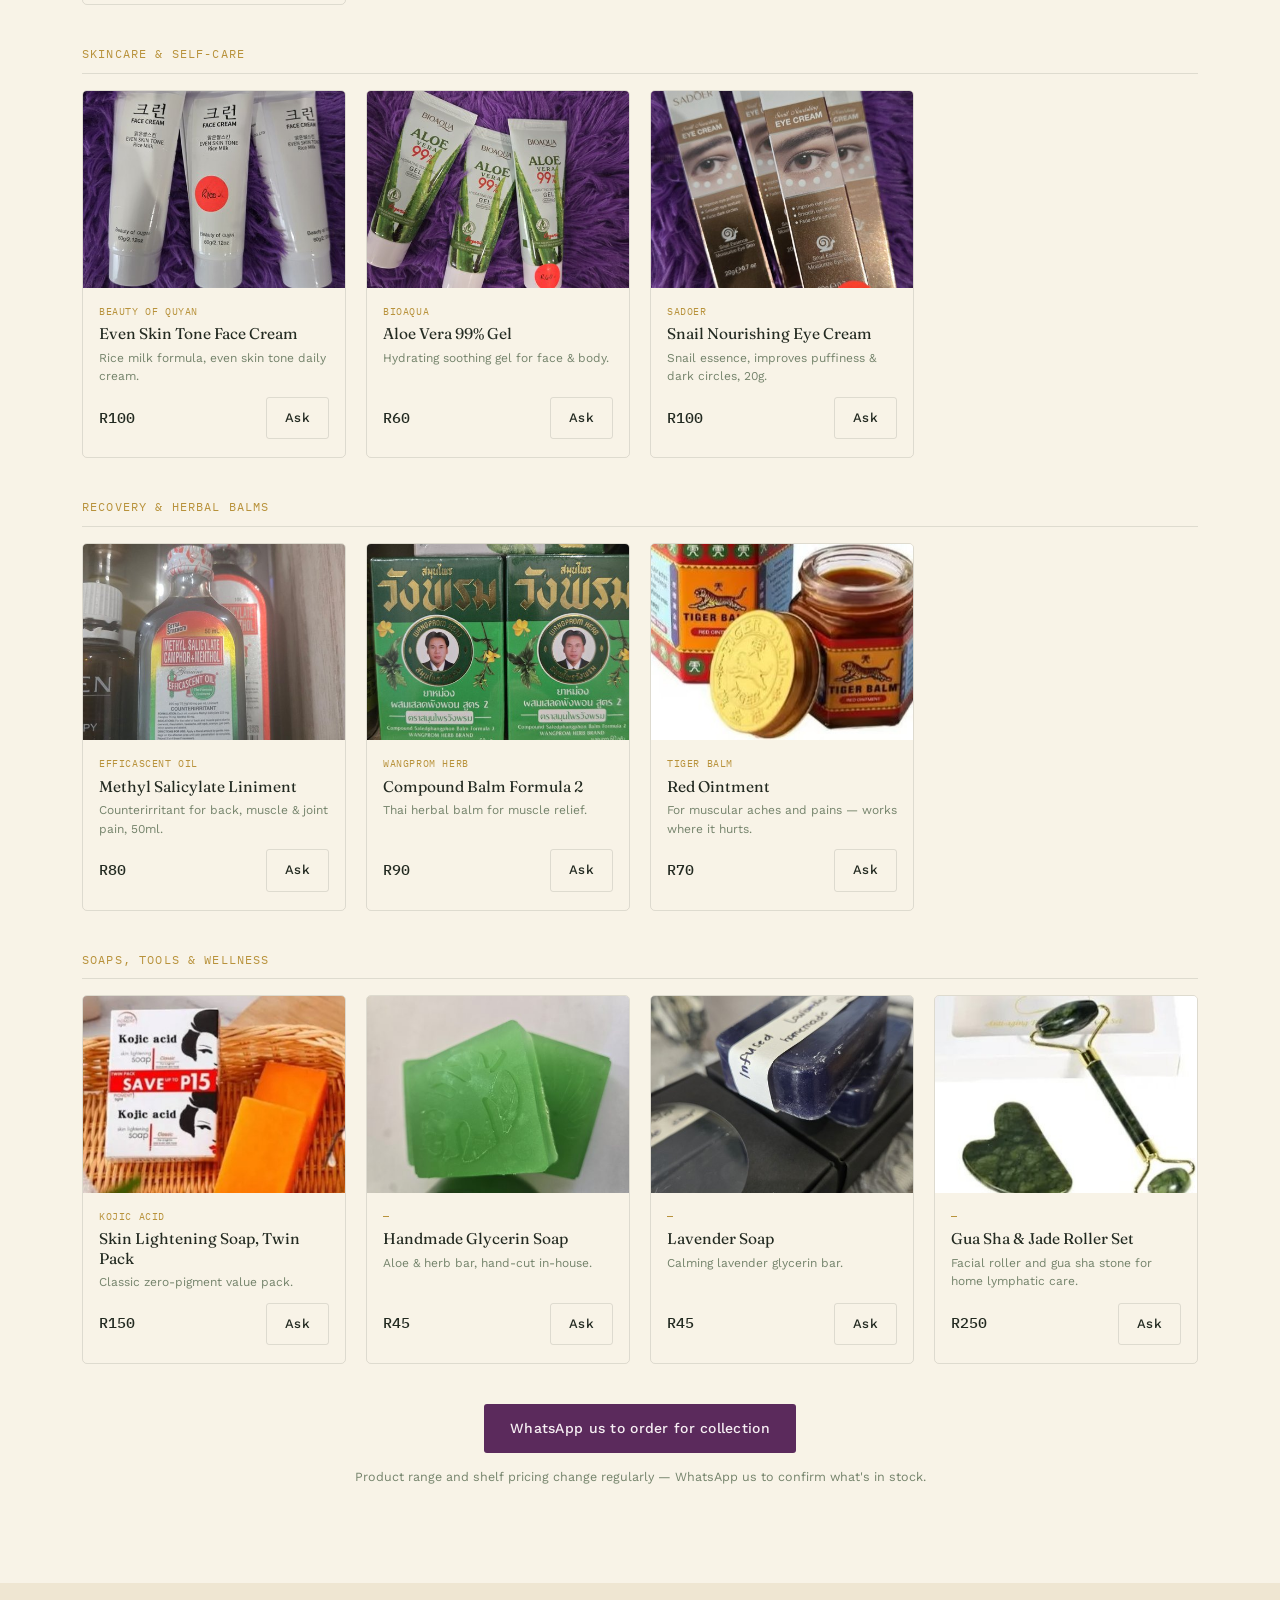
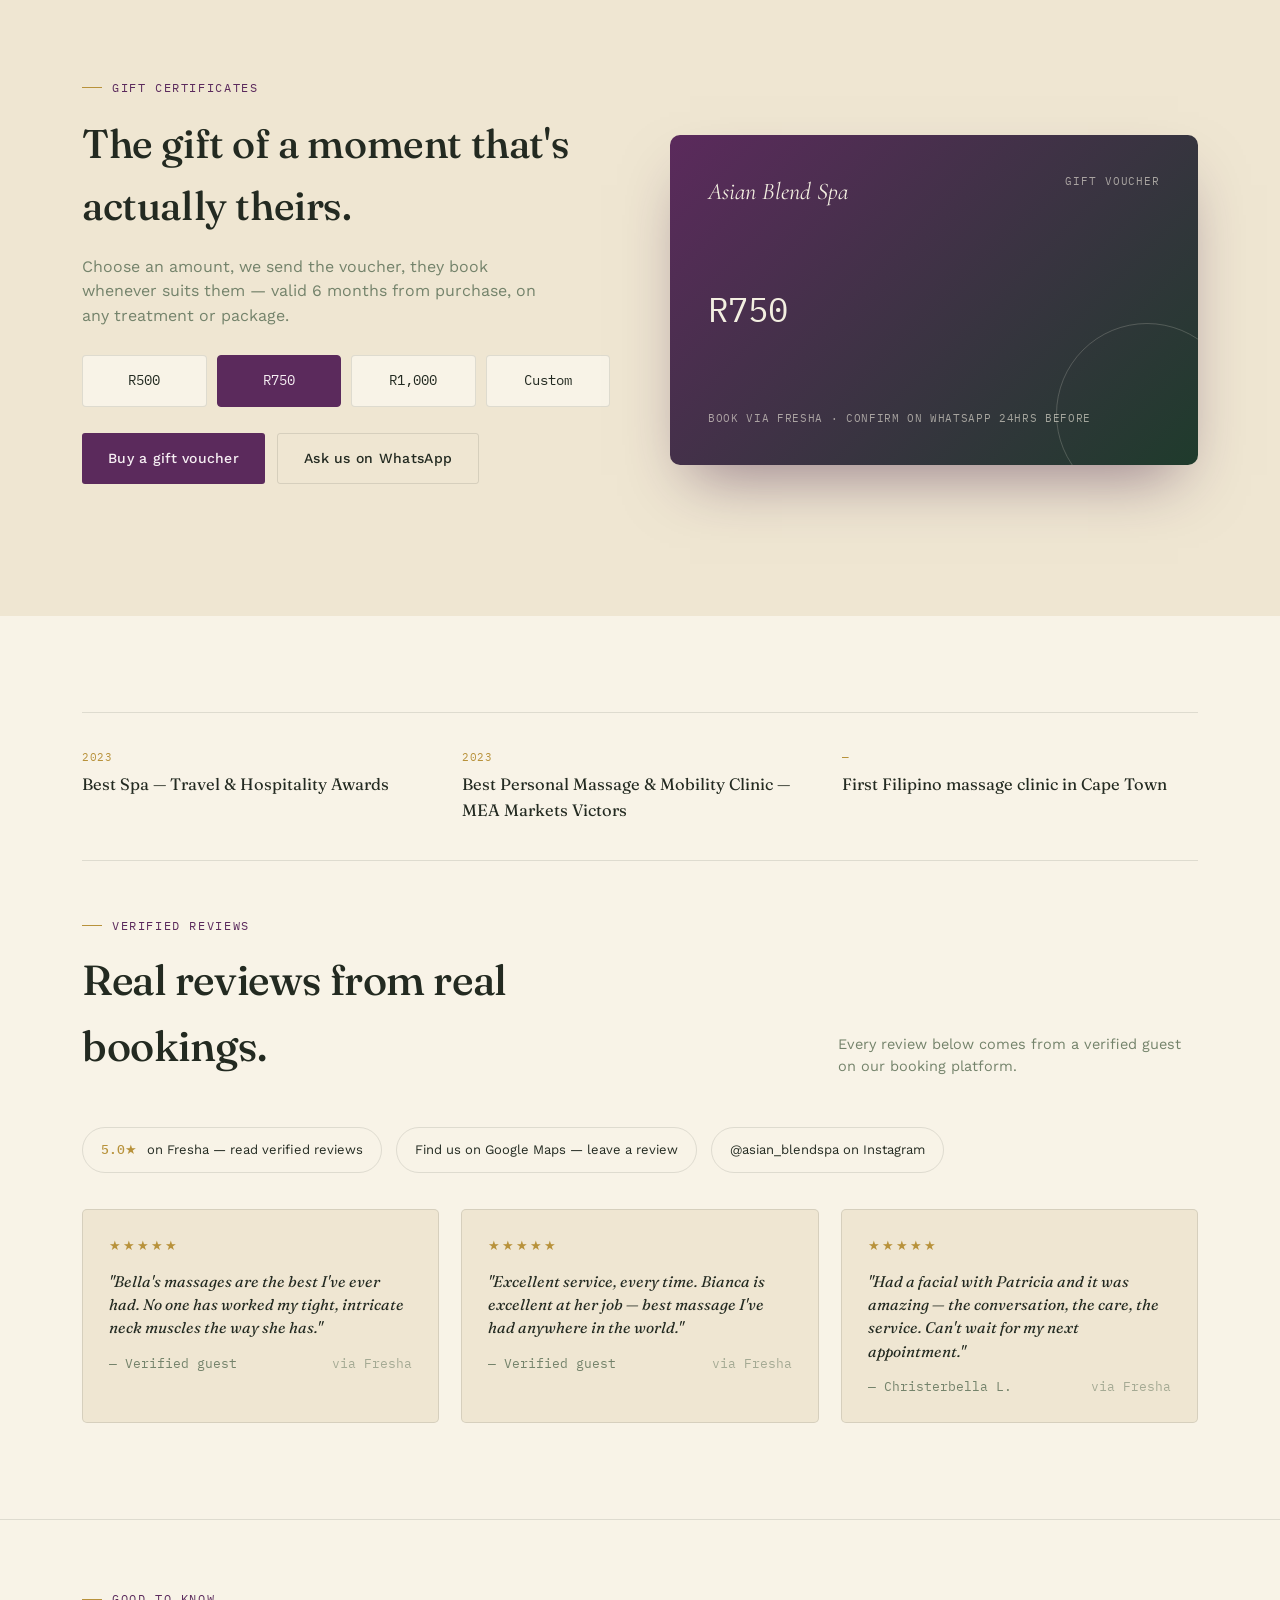
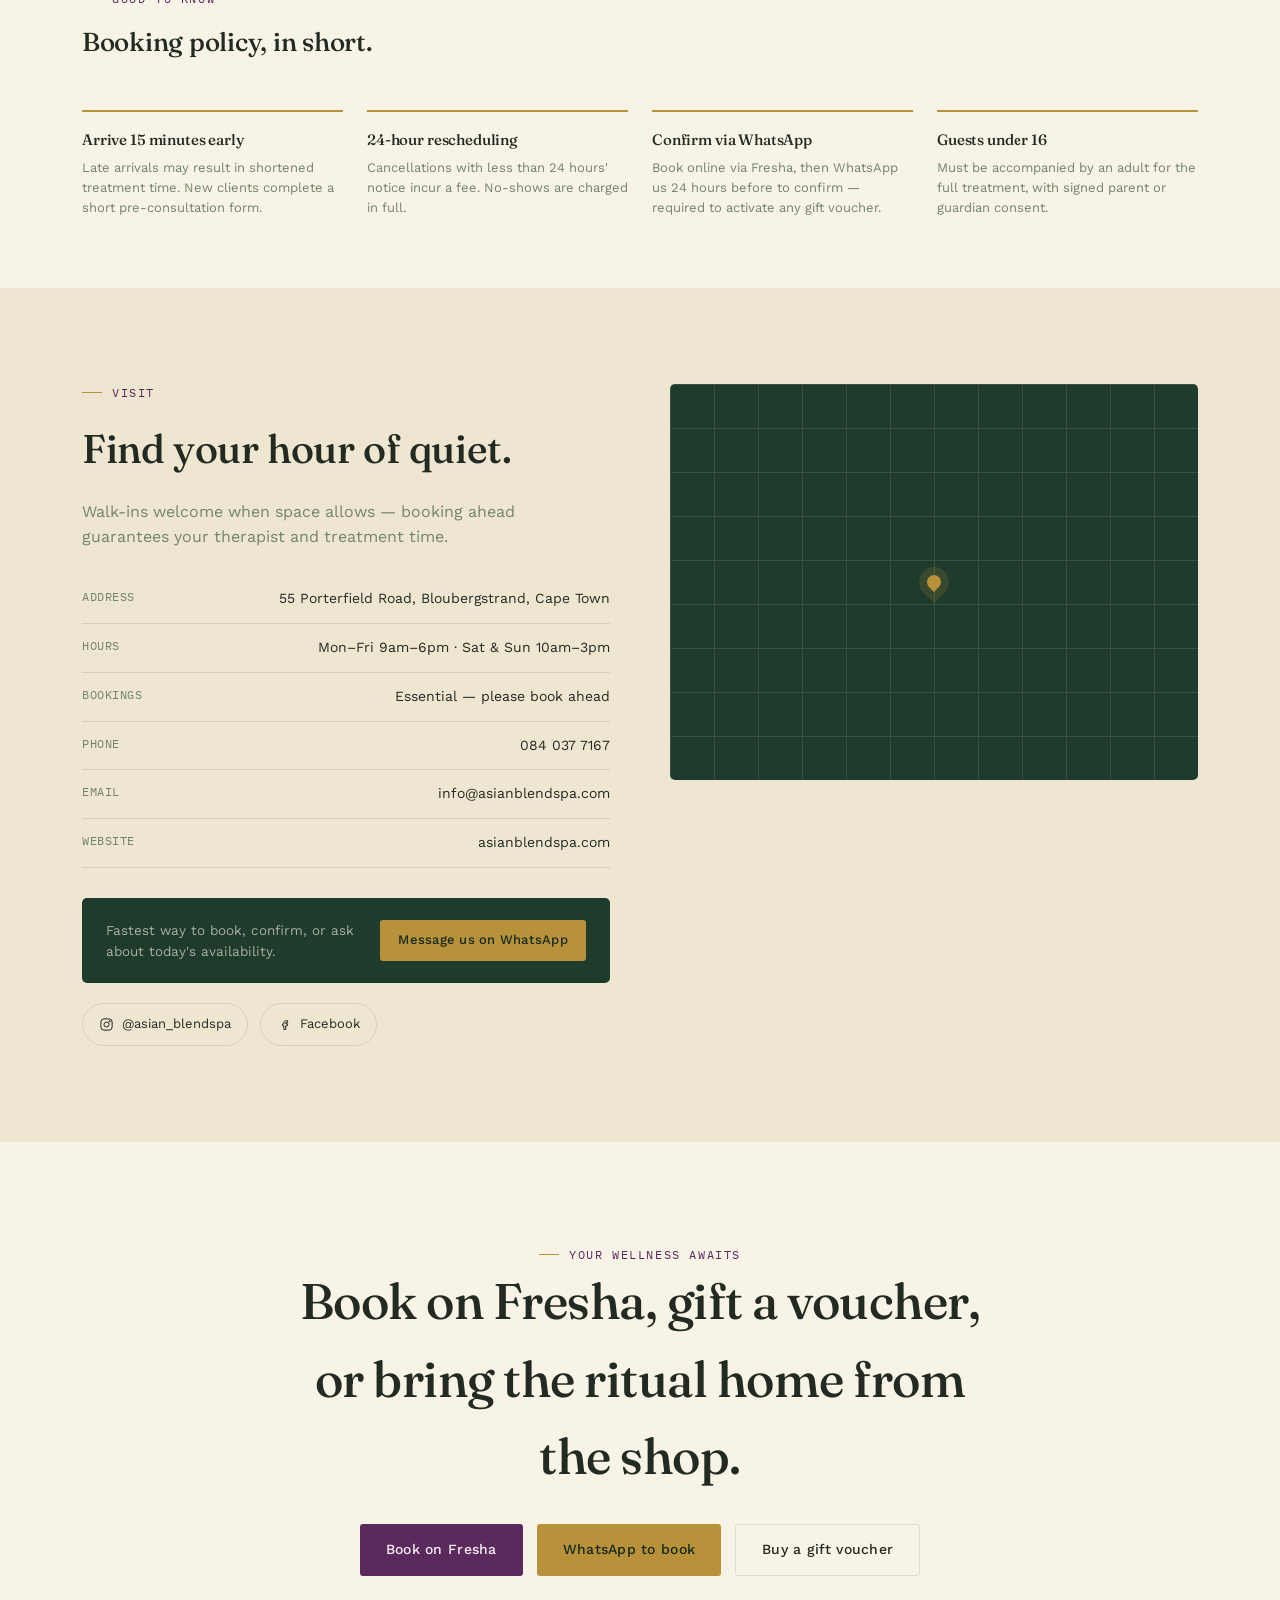
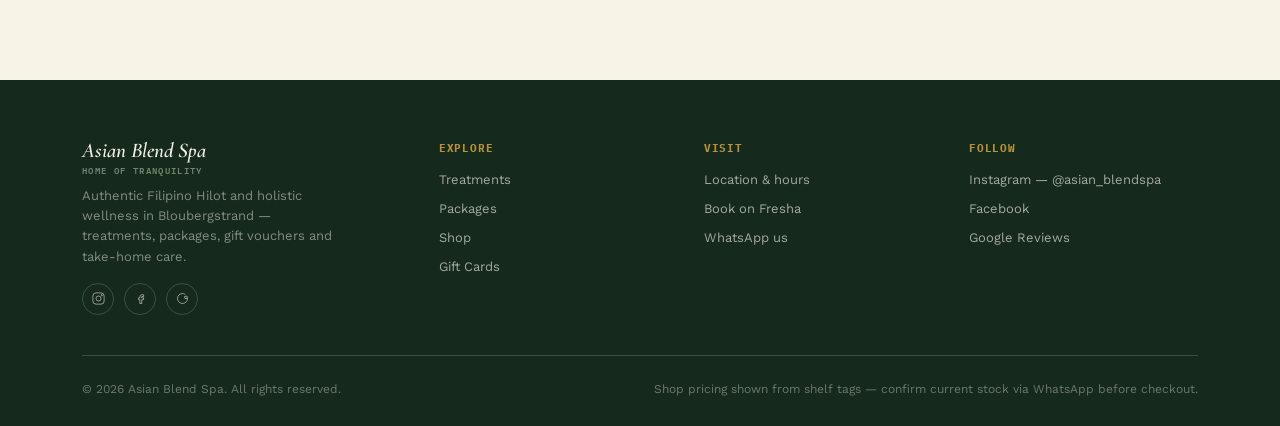
==== commit aef550e4: "Restore original marketing site, replacing the booking PWA Swap the booking-app PWA (manifest, servi" ====
--- a/index.html
+++ b/index.html
@@ -2,28 +2,998 @@
 <html lang="en">
 <head>
 <meta charset="UTF-8">
-<meta name="viewport" content="width=device-width, initial-scale=1">
-<title>Asian Blend Spa</title>
-<meta http-equiv="refresh" content="0; url=https://www.asianblendspa.com">
-<link rel="canonical" href="https://www.asianblendspa.com/">
+<meta name="viewport" content="width=device-width, initial-scale=1.0">
+<title>Asian Blend Spa — Home of Tranquility</title>
+<link rel="preconnect" href="https://fonts.googleapis.com">
+<link rel="preconnect" href="https://fonts.gstatic.com" crossorigin>
+<link href="https://fonts.googleapis.com/css2?family=Fraunces:opsz,wght@9..144,300;9..144,400;9..144,500;9..144,600&family=Cormorant+Garamond:ital,wght@1,500;1,600&family=Work+Sans:wght@300;400;500;600&family=IBM+Plex+Mono:wght@400;500&display=swap" rel="stylesheet">
 <style>
-  body { font-family: system-ui, sans-serif; background: #0f332e; color: #fff; display: flex; align-items: center; justify-content: center; min-height: 100vh; margin: 0; text-align: center; padding: 2rem; box-sizing: border-box; }
-  a { color: #7fd8c8; }
+  :root{
+    --forest:#1F3B2C;
+    --forest-2:#15291D;
+    --cream:#F8F3E7;
+    --cream-2:#EFE6D2;
+    --plum:#5B2A5C;
+    --plum-2:#451F47;
+    --gold:#B8923B;
+    --sage:#74836B;
+    --ink:#232A21;
+    --line: rgba(35,42,33,0.12);
+    --line-on-forest: rgba(248,243,231,0.18);
+    --on-forest:#F3EFE1;
+    --max: 1180px;
+  }
+  *{margin:0;padding:0;box-sizing:border-box;}
+  html{scroll-behavior:smooth;}
+  @media (prefers-reduced-motion: reduce){
+    html{scroll-behavior:auto;}
+    *{animation-duration:.01ms !important; animation-iteration-count:1 !important; transition-duration:.01ms !important;}
+  }
+  body{background:var(--cream); color:var(--ink); font-family:'Work Sans',sans-serif; line-height:1.55; -webkit-font-smoothing:antialiased;}
+  a{color:inherit; text-decoration:none;}
+  img{max-width:100%; display:block;}
+  .wrap{max-width:var(--max); margin:0 auto; padding:0 32px;}
+  h1,h2,h3,h4{font-family:'Fraunces',serif; font-weight:500; letter-spacing:-0.01em;}
+  .script{font-family:'Cormorant Garamond',serif; font-style:italic; font-weight:600;}
+  .mono{font-family:'IBM Plex Mono',monospace;}
+  .eyebrow{font-family:'IBM Plex Mono',monospace; font-size:11.5px; letter-spacing:.14em; text-transform:uppercase; color:var(--plum); display:flex; align-items:center; gap:10px;}
+  .eyebrow::before{content:''; width:20px; height:1px; background:var(--gold); display:inline-block;}
+  .eyebrow.on-forest{color:var(--gold);}
+  button{font-family:inherit; cursor:pointer; border:none;}
+  :focus-visible{outline:2px solid var(--gold); outline-offset:3px;}
+
+  .btn{display:inline-flex; align-items:center; justify-content:center; gap:8px; padding:14px 26px; font-size:14px; font-weight:500; letter-spacing:.02em; border-radius:3px; transition:transform .35s cubic-bezier(.2,.8,.2,1), background .25s ease, box-shadow .3s ease; white-space:nowrap;}
+  .btn-primary{background:var(--plum); color:#F6EEF3;}
+  .btn-primary:hover{background:var(--plum-2); transform:translateY(-2px); box-shadow:0 12px 26px -10px rgba(91,42,92,.55);}
+  .btn-gold{background:var(--gold); color:var(--forest-2);}
+  .btn-gold:hover{background:#a37f30; transform:translateY(-2px); box-shadow:0 12px 26px -10px rgba(184,146,59,.5);}
+  .btn-ghost{background:transparent; color:var(--ink); border:1px solid var(--line);}
+  .btn-ghost:hover{border-color:var(--ink); transform:translateY(-2px);}
+  .btn-ghost.on-forest{color:var(--on-forest); border-color:var(--line-on-forest);}
+  .btn-ghost.on-forest:hover{border-color:var(--on-forest);}
+  .btn-small{padding:10px 18px; font-size:13px;}
+
+  /* NAV */
+  header{position:fixed; top:0; left:0; right:0; z-index:100; background:rgba(248,243,231,.9); backdrop-filter:blur(10px); border-bottom:1px solid transparent; transition:border-color .3s ease;}
+  header.scrolled{border-bottom-color:var(--line);}
+  nav.wrap{display:flex; align-items:center; justify-content:space-between; padding:14px 32px; transition:padding .3s ease;}
+  header.scrolled nav.wrap{padding-top:10px; padding-bottom:10px;}
+  .logo{display:flex; align-items:center; gap:10px;}
+  .logo-mark{width:42px; height:42px; flex-shrink:0; border-radius:50%; object-fit:cover;}
+  .logo-text{font-family:'Cormorant Garamond',serif; font-style:italic; font-weight:600; font-size:21px; line-height:1;}
+  .logo-text small{display:block; font-family:'IBM Plex Mono',monospace; font-style:normal; font-size:8.5px; letter-spacing:.16em; color:var(--sage); margin-top:3px;}
+  .nav-links{display:flex; align-items:center; gap:24px; font-size:13.5px;}
+  .nav-links a:not(.btn){position:relative; padding:4px 0;}
+  .nav-links a:not(.btn)::after{content:''; position:absolute; left:0; bottom:0; width:0; height:1px; background:var(--plum); transition:width .3s ease;}
+  .nav-links a:not(.btn):hover::after{width:100%;}
+  .nav-social{display:flex; gap:10px; align-items:center; margin-right:4px;}
+  .nav-social a{width:28px; height:28px; border:1px solid var(--line); border-radius:50%; display:flex; align-items:center; justify-content:center; transition:border-color .2s ease, transform .2s ease;}
+  .nav-social a:hover{border-color:var(--plum); transform:translateY(-2px);}
+  .nav-social a::after{display:none;}
+  .nav-social svg{width:14px; height:14px;}
+  .nav-toggle{display:none;}
+
+  /* PROMO STRIP */
+  .promo-strip{background:var(--forest); color:var(--on-forest); text-align:center; padding:9px 16px; font-size:12.5px; letter-spacing:.02em;}
+  .promo-strip strong{color:var(--gold);}
+  .promo-strip a{text-decoration:underline; text-underline-offset:2px;}
+
+  /* HERO */
+  .hero{padding:150px 0 84px; position:relative; overflow:hidden;}
+  .hero-video-frame{position:relative; border-radius:16px; overflow:hidden; box-shadow:0 30px 60px -20px rgba(21,41,29,.45); aspect-ratio:9/16; max-height:560px; margin:0 auto; background:#111;}
+  .hero-video-frame video{width:100%; height:100%; object-fit:cover; display:block;}
+  .hero-video-badge{position:absolute; left:14px; bottom:14px; background:rgba(21,41,29,.55); color:var(--on-forest); backdrop-filter:blur(6px); -webkit-backdrop-filter:blur(6px); padding:8px 14px; border-radius:20px; font-family:'IBM Plex Mono',monospace; font-size:10.5px; letter-spacing:.06em; text-transform:uppercase; display:flex; align-items:center; gap:8px;}
+  .hero-video-badge .dot{width:7px; height:7px; border-radius:50%; background:#e2574c; animation:pulse 1.6s ease infinite;}
+  @keyframes pulse{0%,100%{opacity:1;} 50%{opacity:.3;}}
+  @media(prefers-reduced-motion:reduce){ .hero-video-badge .dot{animation:none;} }
+  .pillars-inline{display:flex; gap:22px; margin-top:32px; flex-wrap:wrap;}
+  .pillars-inline .p-item{display:flex; align-items:center; gap:10px;}
+  .pillars-inline .pillar-icon-sm{width:32px; height:32px; border-radius:50%; border:1px solid var(--gold); flex-shrink:0; display:flex; align-items:center; justify-content:center; font-family:'Cormorant Garamond',serif; font-style:italic; color:var(--plum); font-size:14px;}
+  .pillars-inline .pillar-name-sm{font-size:12.5px; color:var(--sage); font-weight:500;}
+  .hero-grid{display:grid; grid-template-columns:1.1fr .9fr; gap:60px; align-items:center;}
+  .hero h1{font-size:clamp(34px,4.6vw,58px); line-height:1.08; margin:16px 0 22px;}
+  .hero h1 em{font-style:italic; color:var(--plum);}
+  .hero p.lede{font-size:16.5px; color:var(--sage); max-width:44ch; margin-bottom:30px;}
+  .hero-ctas{display:flex; gap:12px; flex-wrap:wrap; margin-bottom:36px;}
+  .trust-row{display:flex; align-items:center; gap:20px; flex-wrap:wrap;}
+  .stars{color:var(--gold); font-size:14px; letter-spacing:2px;}
+  .trust-row .divider{width:1px; height:26px; background:var(--line);}
+  .trust-note{font-size:13px; color:var(--sage);}
+  .trust-note strong{color:var(--ink); font-weight:500;}
+
+  .hero-panel{background:var(--forest); color:var(--on-forest); border-radius:6px; padding:32px; position:relative; box-shadow:0 30px 60px -20px rgba(21,41,29,.4);}
+  .pillars{display:flex; flex-direction:column; gap:0; margin-top:20px;}
+  .pillar-row{display:flex; align-items:flex-start; gap:14px; padding:16px 0; border-bottom:1px solid var(--line-on-forest);}
+  .pillar-row:last-child{border-bottom:none;}
+  .pillar-icon{width:34px; height:34px; border-radius:50%; border:1px solid var(--gold); flex-shrink:0; display:flex; align-items:center; justify-content:center; font-family:'Cormorant Garamond',serif; font-style:italic; color:var(--gold); font-size:16px;}
+  .pillar-name{font-family:'Fraunces',serif; font-size:16px; margin-bottom:3px;}
+  .pillar-desc{font-size:12.5px; color:rgba(243,239,225,.6);}
+
+  /* HILOT STORY */
+  .story{padding:88px 0; border-top:1px solid var(--line); border-bottom:1px solid var(--line);}
+  .story-grid{display:grid; grid-template-columns:1fr 1fr; gap:56px; align-items:center;}
+  .story h2{font-size:clamp(28px,3.4vw,40px); margin:16px 0 18px;}
+  .story p{color:var(--sage); font-size:16px; margin-bottom:22px; max-width:48ch;}
+  .story blockquote{font-family:'Fraunces',serif; font-style:italic; font-size:19px; color:var(--plum); border-left:2px solid var(--gold); padding-left:18px; margin-top:24px;}
+  .story-visual{display:flex; flex-direction:column; gap:14px;}
+  .story-step{display:flex; gap:16px; align-items:flex-start; padding:16px 20px; background:var(--cream-2); border-radius:4px;}
+  .story-step .n{font-family:'IBM Plex Mono',monospace; font-size:12px; color:var(--gold); flex-shrink:0; padding-top:2px;}
+  .story-step h4{font-size:16px; margin-bottom:4px;}
+  .story-step p{font-size:13.5px; color:var(--sage); margin:0; max-width:none;}
+
+  /* SECTION HEAD generic */
+  .section-head{display:flex; justify-content:space-between; align-items:flex-end; gap:24px; margin-bottom:48px; flex-wrap:wrap;}
+  .section-head h2{font-size:clamp(28px,3.6vw,42px); margin-top:14px; max-width:540px;}
+  .section-head p{color:var(--sage); max-width:360px; font-size:14.5px;}
+
+  /* SERVICES */
+  .services{padding:96px 0;}
+  .tx-grid{display:grid; grid-template-columns:repeat(5,1fr); gap:18px; margin-bottom:20px;}
+  .tx-card{background:var(--cream-2); border-radius:5px; overflow:hidden; display:flex; flex-direction:column; transition:transform .3s ease, box-shadow .3s ease;}
+  .tx-card:hover{transform:translateY(-4px); box-shadow:0 16px 30px -14px rgba(35,42,33,.25);}
+  .tx-photo{width:100%; aspect-ratio:4/3; object-fit:cover; display:block;}
+  .tx-body{padding:14px 16px 18px; display:flex; flex-direction:column; gap:6px;}
+  .tx-name{font-family:'Fraunces',serif; font-size:15.5px; line-height:1.2;}
+  .tx-desc{font-size:12px; color:var(--sage); flex-grow:1;}
+  .service-group{margin-bottom:44px;}
+  .service-group-title{font-family:'IBM Plex Mono',monospace; font-size:11.5px; letter-spacing:.1em; text-transform:uppercase; color:var(--gold); margin-bottom:10px; padding-bottom:10px; border-bottom:1px solid var(--line);}
+  .service-row{display:grid; grid-template-columns:1.6fr 1fr auto; gap:20px; align-items:center; padding:20px 0; border-bottom:1px solid var(--line);}
+  .service-row:hover{background:var(--cream-2);}
+  .service-name{font-family:'Fraunces',serif; font-size:18px;}
+  .service-desc{font-size:13px; color:var(--sage); margin-top:3px;}
+  .service-times{font-family:'IBM Plex Mono',monospace; font-size:12.5px; color:var(--sage);}
+  .service-price{font-family:'IBM Plex Mono',monospace; font-size:15px; font-weight:500; text-align:right;}
+  .service-price .strike{color:var(--sage); text-decoration:line-through; font-size:12px; margin-right:6px;}
+  .badge-new{display:inline-block; background:var(--gold); color:var(--forest-2); font-family:'IBM Plex Mono',monospace; font-size:9.5px; letter-spacing:.06em; text-transform:uppercase; padding:3px 7px; border-radius:2px; margin-left:8px; vertical-align:middle;}
+  .quickfix-grid{display:grid; grid-template-columns:repeat(3,1fr); gap:14px; margin-top:8px;}
+  .quickfix{padding:16px 18px; background:var(--cream-2); border-radius:4px; display:flex; justify-content:space-between; align-items:center; font-size:14px;}
+  .quickfix .price{font-family:'IBM Plex Mono',monospace; font-weight:500;}
+  .discount-note{margin-top:28px; padding:16px 20px; background:var(--forest); color:var(--on-forest); border-radius:4px; display:flex; justify-content:space-between; align-items:center; gap:16px; flex-wrap:wrap; font-size:14px;}
+  .discount-note strong{color:var(--gold);}
+
+  /* PACKAGES */
+  .packages{background:var(--forest); color:var(--on-forest); padding:96px 0;}
+  .packages .section-head h2{color:var(--on-forest); max-width:600px;}
+  .packages .section-head p{color:rgba(243,239,225,.6);}
+  .pack-grid{display:grid; grid-template-columns:repeat(3,1fr); gap:20px;}
+  .pack-card{border:1px solid var(--line-on-forest); border-radius:5px; padding:26px 24px; display:flex; flex-direction:column; gap:14px; transition:transform .3s ease, border-color .3s ease;}
+  .pack-card:hover{transform:translateY(-6px); border-color:rgba(243,239,225,.4);}
+  .pack-card.featured{background:var(--plum); border-color:var(--plum); position:relative;}
+  .pack-card.featured::before{content:'Most booked'; position:absolute; top:-12px; left:24px; background:var(--gold); color:var(--forest-2); font-family:'IBM Plex Mono',monospace; font-size:10px; letter-spacing:.08em; text-transform:uppercase; padding:5px 10px; border-radius:2px;}
+  .pack-num{font-family:'IBM Plex Mono',monospace; font-size:11px; color:var(--gold);}
+  .pack-name{font-family:'Fraunces',serif; font-size:19px;}
+  .pack-meta{font-family:'IBM Plex Mono',monospace; font-size:11.5px; color:rgba(243,239,225,.55);}
+  .pack-includes{display:flex; flex-direction:column; gap:7px; font-size:13px; flex-grow:1;}
+  .pack-includes li{list-style:none; display:flex; gap:9px;}
+  .pack-includes li::before{content:'+'; color:var(--gold); flex-shrink:0; font-weight:500;}
+  .pack-save{display:inline-block; align-self:flex-start; background:rgba(184,146,59,.18); color:var(--gold); font-family:'IBM Plex Mono',monospace; font-size:10.5px; letter-spacing:.05em; text-transform:uppercase; padding:4px 9px; border-radius:2px;}
+  .pack-price-row{display:flex; align-items:baseline; gap:10px; padding-top:12px; border-top:1px solid var(--line-on-forest);}
+  .pack-price{font-family:'IBM Plex Mono',monospace; font-size:22px;}
+  .pack-value{font-family:'IBM Plex Mono',monospace; font-size:12.5px; color:rgba(243,239,225,.5); text-decoration:line-through;}
+  .packages-foot{margin-top:26px; font-size:12.5px; color:rgba(243,239,225,.5); text-align:center;}
+
+  /* SHOP / RETAIL */
+  .shop{padding:96px 0;}
+  .shop-cat{margin-bottom:40px;}
+  .shop-cat-title{font-family:'IBM Plex Mono',monospace; font-size:11.5px; letter-spacing:.1em; text-transform:uppercase; color:var(--gold); margin-bottom:16px; padding-bottom:10px; border-bottom:1px solid var(--line);}
+  .shop-grid{display:grid; grid-template-columns:repeat(4,1fr); gap:20px;}
+  .product{border:1px solid var(--line); border-radius:5px; overflow:hidden; display:flex; flex-direction:column; transition:transform .3s ease, box-shadow .3s ease;}
+  .product:hover{transform:translateY(-5px); box-shadow:0 16px 30px -14px rgba(35,42,33,.25);}
+  .product-visual{aspect-ratio:4/3; background:var(--cream-2); position:relative; display:flex; align-items:center; justify-content:center; overflow:hidden;}
+  .product-visual .icon{font-family:'Cormorant Garamond',serif; font-style:italic; font-size:40px; color:var(--plum); opacity:.55;}
+  .product-visual img{width:100%; height:100%; object-fit:cover; display:block;}
+  .product-body{padding:16px 16px 18px; display:flex; flex-direction:column; gap:5px; flex-grow:1;}
+  .product-brand{font-family:'IBM Plex Mono',monospace; font-size:10px; letter-spacing:.06em; text-transform:uppercase; color:var(--gold);}
+  .product-name{font-family:'Fraunces',serif; font-size:15.5px; line-height:1.25;}
+  .product-desc{font-size:12px; color:var(--sage); flex-grow:1;}
+  .product-foot{display:flex; justify-content:space-between; align-items:center; margin-top:6px;}
+  .product-price{font-family:'IBM Plex Mono',monospace; font-size:14.5px; font-weight:500;}
+  .shop-cta{text-align:center; margin-top:20px;}
+  .shop-note{text-align:center; font-size:12.5px; color:var(--sage); margin-top:14px;}
+
+  /* GIFT CARDS */
+  .gift{background:var(--cream-2); padding:96px 0;}
+  .gift-grid{display:grid; grid-template-columns:1fr 1fr; gap:60px; align-items:center;}
+  .gift h2{font-size:clamp(28px,3.4vw,40px); margin:16px 0 18px;}
+  .gift p{color:var(--sage); max-width:46ch; margin-bottom:26px; font-size:16px;}
+  .gift-amounts{display:grid; grid-template-columns:repeat(4,1fr); gap:10px; margin-bottom:26px;}
+  .amount-chip{padding:14px 0; text-align:center; border:1px solid var(--line); border-radius:4px; font-family:'IBM Plex Mono',monospace; font-size:14px; background:var(--cream); transition:border-color .2s ease, background .2s ease;}
+  .amount-chip.active{border-color:var(--plum); background:var(--plum); color:#F6EEF3;}
+  .gift-card-visual{background:linear-gradient(135deg, var(--plum) 0%, var(--forest) 100%); border-radius:10px; padding:38px; color:var(--on-forest); aspect-ratio:16/10; display:flex; flex-direction:column; justify-content:space-between; box-shadow:0 30px 60px -20px rgba(69,31,71,.5); position:relative; overflow:hidden;}
+  .gift-card-visual::after{content:''; position:absolute; right:-40px; bottom:-40px; width:180px; height:180px; border-radius:50%; border:1px solid rgba(243,239,225,.2);}
+  .gift-card-top{display:flex; justify-content:space-between; align-items:flex-start;}
+  .gift-card-brand{font-family:'Cormorant Garamond',serif; font-style:italic; font-size:24px;}
+  .gift-card-amount{font-family:'IBM Plex Mono',monospace; font-size:34px;}
+  .gift-card-bottom{font-family:'IBM Plex Mono',monospace; font-size:11px; letter-spacing:.06em; color:rgba(243,239,225,.6);}
+
+  /* AWARDS + TESTIMONIALS */
+  .proof{padding:96px 0;}
+  .awards-row{display:grid; grid-template-columns:repeat(3,1fr); gap:24px; border-top:1px solid var(--line); border-bottom:1px solid var(--line); padding:36px 0; margin-bottom:56px;}
+  .award{text-align:left;}
+  .award .yr{font-family:'IBM Plex Mono',monospace; font-size:11px; color:var(--gold); letter-spacing:.06em;}
+  .award .name{font-family:'Fraunces',serif; font-size:16.5px; margin-top:6px;}
+  .review-source-row{display:flex; gap:14px; flex-wrap:wrap; margin-bottom:36px;}
+  .review-source{display:flex; align-items:center; gap:10px; padding:12px 18px; border:1px solid var(--line); border-radius:30px; font-size:13px; transition:border-color .2s ease, transform .2s ease;}
+  .review-source:hover{border-color:var(--plum); transform:translateY(-2px);}
+  .review-source .rs-score{font-family:'IBM Plex Mono',monospace; font-weight:500; color:var(--gold);}
+  .testimonials{display:grid; grid-template-columns:repeat(3,1fr); gap:22px;}
+  .t-card{padding:26px; border:1px solid var(--line); border-radius:5px; display:flex; flex-direction:column; gap:14px; background:var(--cream-2);}
+  .t-stars{color:var(--gold); font-size:13px; letter-spacing:2px;}
+  .t-quote{font-family:'Fraunces',serif; font-size:15.5px; line-height:1.5; font-style:italic;}
+  .t-name{font-size:12.5px; color:var(--sage); font-family:'IBM Plex Mono',monospace; display:flex; justify-content:space-between; align-items:center;}
+  .t-platform{opacity:.6;}
+
+  /* POLICY STRIP */
+  .policy{padding:70px 0; border-top:1px solid var(--line);}
+  .policy-grid{display:grid; grid-template-columns:repeat(4,1fr); gap:24px;}
+  .policy-item{padding-top:16px; border-top:2px solid var(--gold);}
+  .policy-item h4{font-size:15px; margin-bottom:6px;}
+  .policy-item p{font-size:13px; color:var(--sage);}
+
+  /* VISIT */
+  .visit{background:var(--cream-2); padding:96px 0;}
+  .visit-grid{display:grid; grid-template-columns:1fr 1fr; gap:60px; align-items:start;}
+  .visit h2{font-size:clamp(28px,3.4vw,40px); margin:16px 0 20px;}
+  .visit p.lede2{color:var(--sage); margin-bottom:26px; max-width:44ch;}
+  .info-line{display:flex; justify-content:space-between; padding:13px 0; border-bottom:1px solid var(--line); font-size:14px;}
+  .info-line .k{color:var(--sage); font-family:'IBM Plex Mono',monospace; font-size:11.5px; text-transform:uppercase; letter-spacing:.05em;}
+  .whatsapp-box{margin-top:30px; padding:22px 24px; background:var(--forest); border-radius:5px; color:var(--on-forest); display:flex; justify-content:space-between; align-items:center; gap:16px; flex-wrap:wrap;}
+  .whatsapp-box p{margin:0; font-size:13.5px; color:rgba(243,239,225,.65); max-width:32ch;}
+  .social-follow{margin-top:20px; display:flex; gap:12px; align-items:center;}
+  .social-follow a{display:flex; align-items:center; gap:8px; padding:10px 16px; border:1px solid var(--line); border-radius:30px; font-size:13px;}
+  .social-follow a:hover{border-color:var(--plum);}
+  .map-box{aspect-ratio:4/3; background:var(--forest); border-radius:5px; position:relative; overflow:hidden; display:flex; align-items:center; justify-content:center;}
+  .map-box .pin{width:14px; height:14px; border-radius:50% 50% 50% 0; background:var(--gold); transform:rotate(-45deg); box-shadow:0 0 0 8px rgba(184,146,59,.18);}
+  .map-box .grid-lines{position:absolute; inset:0; opacity:.12; background-image:linear-gradient(var(--on-forest) 1px, transparent 1px), linear-gradient(90deg, var(--on-forest) 1px, transparent 1px); background-size:44px 44px;}
+
+  /* FINAL CTA */
+  .final-cta{padding:104px 0; text-align:center;}
+  .final-cta h2{font-size:clamp(30px,4.6vw,50px); max-width:720px; margin:0 auto 28px;}
+  .final-cta .ctas{display:flex; gap:14px; justify-content:center; flex-wrap:wrap;}
+
+  /* FOOTER */
+  footer{background:var(--forest-2); color:rgba(243,239,225,.55); padding:60px 0 28px; font-size:13px;}
+  .footer-grid{display:grid; grid-template-columns:1.4fr 1fr 1fr 1fr; gap:36px; padding-bottom:40px; border-bottom:1px solid var(--line-on-forest);}
+  .footer-brand .logo-text{color:var(--on-forest);}
+  .footer-brand p{max-width:32ch; color:rgba(243,239,225,.5); margin-top:12px;}
+  .footer-social{display:flex; gap:10px; margin-top:16px;}
+  .footer-social a{width:32px; height:32px; border:1px solid var(--line-on-forest); border-radius:50%; display:flex; align-items:center; justify-content:center; transition:border-color .2s ease, transform .2s ease;}
+  .footer-social a:hover{border-color:var(--gold); transform:translateY(-2px);}
+  .footer-social svg{width:15px; height:15px;}
+  .footer-col h5{font-family:'IBM Plex Mono',monospace; font-size:10.5px; letter-spacing:.08em; text-transform:uppercase; color:var(--gold); margin-bottom:14px;}
+  .footer-col a{display:block; margin-bottom:9px; color:rgba(243,239,225,.65); transition:color .2s ease;}
+  .footer-col a:hover{color:var(--on-forest);}
+  .footer-bottom{display:flex; justify-content:space-between; padding-top:24px; flex-wrap:wrap; gap:10px; color:rgba(243,239,225,.4); font-size:12px;}
+
+  .reveal{opacity:0; transform:translateY(20px); transition:opacity .8s ease, transform .8s ease;}
+  .reveal.in-view{opacity:1; transform:translateY(0);}
+
+  @media (max-width:980px){
+    .hero-grid{grid-template-columns:1fr; gap:36px;}
+    .story-grid{grid-template-columns:1fr; gap:32px;}
+    .tx-grid{grid-template-columns:repeat(2,1fr);}
+    .awards-row{grid-template-columns:1fr; row-gap:22px;}
+    .testimonials{grid-template-columns:1fr;}
+    .pack-grid{grid-template-columns:1fr;}
+    .shop-grid{grid-template-columns:repeat(2,1fr);}
+    .gift-grid{grid-template-columns:1fr; gap:32px;}
+    .policy-grid{grid-template-columns:repeat(2,1fr); row-gap:26px;}
+    .visit-grid{grid-template-columns:1fr;}
+    .footer-grid{grid-template-columns:1fr 1fr; row-gap:28px;}
+    .service-row{grid-template-columns:1fr; gap:6px;}
+    .service-price{text-align:left;}
+    .quickfix-grid{grid-template-columns:1fr;}
+  }
+  @media (max-width:680px){
+    .nav-links{position:fixed; top:0; right:0; height:100vh; width:80%; max-width:320px; background:var(--forest); flex-direction:column; align-items:flex-start; justify-content:center; padding:40px; gap:22px; transform:translateX(100%); transition:transform .4s ease; z-index:200; font-size:16px;}
+    .nav-links.open{transform:translateX(0);}
+    .nav-links a{color:var(--on-forest);}
+    .nav-links a.btn{color:#F6EEF3;}
+    .nav-social{display:none;}
+    .nav-toggle{display:flex; flex-direction:column; gap:5px; background:none; z-index:210; padding:6px;}
+    .nav-toggle span{width:22px; height:1.5px; background:var(--ink); display:block;}
+    .tx-grid{grid-template-columns:1fr;}
+    .gift-amounts{grid-template-columns:repeat(2,1fr);}
+    .shop-grid{grid-template-columns:1fr;}
+    .policy-grid{grid-template-columns:1fr;}
+    .footer-grid{grid-template-columns:1fr;}
+    .whatsapp-box{flex-direction:column; align-items:flex-start;}
+  }
 </style>
 </head>
 <body>
-<p>This app has been retired. Redirecting you to <a href="https://www.asianblendspa.com">www.asianblendspa.com</a>&hellip;</p>
+
+<div class="promo-strip">FNB clients save <strong>30% off</strong> all massage &amp; spa treatments via Entertainer — <a href="#book">redeem now</a></div>
+
+<header id="siteHeader">
+  <nav class="wrap">
+    <a href="#top" class="logo">
+      <img class="logo-mark" src="[data-uri]" alt="Asian Blend Spa logo">
+      <span class="logo-text">Asian Blend Spa<small>HOME OF TRANQUILITY</small></span>
+    </a>
+    <div class="nav-links" id="navLinks">
+      <a href="#services">Treatments</a>
+      <a href="#packages">Packages</a>
+      <a href="#shop">Shop</a>
+      <a href="#gift">Gift Cards</a>
+      <a href="#reviews">Reviews</a>
+      <a href="#visit">Visit</a>
+      <div class="nav-social">
+        <a href="https://www.instagram.com/asian_blendspa?igsh=MWFwemd4M2VyY2hpNg==" aria-label="Instagram" target="_blank" rel="noopener">
+          <svg viewBox="0 0 24 24" fill="none" stroke="currentColor" stroke-width="1.6"><rect x="3" y="3" width="18" height="18" rx="5"/><circle cx="12" cy="12" r="4"/><circle cx="17.2" cy="6.8" r="1"/></svg>
+        </a>
+        <a href="https://www.facebook.com/asianblendspa" aria-label="Facebook" target="_blank" rel="noopener">
+          <svg viewBox="0 0 24 24" fill="none" stroke="currentColor" stroke-width="1.6"><path d="M14 9h3V6h-3c-1.7 0-3 1.3-3 3v2H9v3h2v6h3v-6h2.5l.5-3H14V9.5c0-.3.2-.5.5-.5H14z"/></svg>
+        </a>
+      </div>
+      <a href="#book" class="btn btn-primary btn-small">Book Now</a>
+    </div>
+    <button class="nav-toggle" id="navToggle" aria-label="Toggle menu"><span></span><span></span><span></span></button>
+  </nav>
+</header>
+
+<main id="top">
+
+  <!-- HERO -->
+  <section class="hero">
+    <div class="wrap hero-grid">
+      <div>
+        <div class="eyebrow reveal">The first Filipino massage clinic in Cape Town</div>
+        <h1 class="reveal">Authentic healing.<br>Total wellness.<br><em>Lasting balance.</em></h1>
+        <p class="lede reveal">We combine the ancient Filipino art of Hilot with holistic Asian therapies to restore balance, release tension, and renew your body, mind and spirit — in Bloubergstrand, Cape Town.</p>
+        <div class="hero-ctas reveal">
+          <a href="#book" class="btn btn-primary">Book your healing journey</a>
+          <a href="https://wa.me/27840377167" class="btn btn-ghost">WhatsApp us</a>
+        </div>
+        <div class="trust-row reveal">
+          <div>
+            <div class="stars">★★★★★</div>
+            <div class="trust-note"><strong>5.0</strong> rating on Fresha</div>
+          </div>
+          <div class="divider"></div>
+          <div class="trust-note">Best Spa 2023 — Travel &amp; Hospitality Awards</div>
+        </div>
+        <div class="pillars-inline reveal">
+          <div class="p-item"><span class="pillar-icon-sm">古</span><span class="pillar-name-sm">Ancient Tradition</span></div>
+          <div class="p-item"><span class="pillar-icon-sm">和</span><span class="pillar-name-sm">Holistic Healing</span></div>
+          <div class="p-item"><span class="pillar-icon-sm">新</span><span class="pillar-name-sm">Modern Wellness</span></div>
+        </div>
+      </div>
+
+      <div class="hero-video-frame reveal">
+        <video autoplay muted loop playsinline aria-label="A moment from a hot stone massage treatment at Asian Blend Spa">
+          <source src="hero-video.mp4" type="video/mp4">
+        </video>
+        <div class="hero-video-badge"><span class="dot"></span>Life at the spa</div>
+      </div>
+    </div>
+  </section>
+
+  <!-- HILOT STORY -->
+  <section class="story">
+    <div class="wrap story-grid">
+      <div class="reveal">
+        <div class="eyebrow">The Hilot technique</div>
+        <h2>An ancient Filipino healing art.</h2>
+        <p>Hilot uses specialised thumb, palm and elbow techniques to release tight muscles, improve energy flow and restore the body's natural balance — passed down through generations, not learned from a manual.</p>
+        <blockquote>"Feel lighter. Move better. Live better."</blockquote>
+      </div>
+      <div class="story-visual reveal">
+        <div class="story-step">
+          <span class="n">01</span>
+          <div><h4>Deep release</h4><p>Rhythmic massage that reads where your body is holding tension.</p></div>
+        </div>
+        <div class="story-step">
+          <span class="n">02</span>
+          <div><h4>Energy flow</h4><p>Acupressure and stretching to release deep-set tightness and improve circulation.</p></div>
+        </div>
+        <div class="story-step">
+          <span class="n">03</span>
+          <div><h4>Total relaxation</h4><p>A warm, unhurried close that calms the nervous system before you leave.</p></div>
+        </div>
+      </div>
+    </div>
+  </section>
+
+  <!-- SERVICES -->
+  <section class="services" id="services">
+    <div class="wrap">
+      <div class="section-head reveal">
+        <div>
+          <div class="eyebrow">Treatment menu</div>
+          <h2>Ancient healing. Modern wellness.</h2>
+        </div>
+        <p>Prices shown in ZAR. FNB clients save 30% via Entertainer — new clients save 10% on their first Hilot booking.</p>
+      </div>
+
+      <div class="tx-grid reveal">
+        <div class="tx-card"><img class="tx-photo" src="[data-uri]" alt="Philippine Hilot treatment" loading="lazy"><div class="tx-body"><div class="tx-name">Philippine Hilot</div><div class="tx-desc">Palm pressure and stretching to restore balance and energy flow.</div></div></div>
+        <div class="tx-card"><img class="tx-photo" src="[data-uri]" alt="Thai Oil Massage treatment" loading="lazy"><div class="tx-body"><div class="tx-name">Thai Oil Massage</div><div class="tx-desc">Acupressure, gentle stretching and warm oil for flexibility.</div></div></div>
+        <div class="tx-card"><img class="tx-photo" src="[data-uri]" alt="Sports Deep Tissue treatment" loading="lazy"><div class="tx-body"><div class="tx-name">Sports Deep Tissue</div><div class="tx-desc">Targets chronic tension layers to aid recovery and performance.</div></div></div>
+        <div class="tx-card"><img class="tx-photo" src="[data-uri]" alt="Herbal Compress treatment" loading="lazy"><div class="tx-body"><div class="tx-name">Herbal Compress</div><div class="tx-desc">Warm herbal bundles to detoxify, circulate and deeply relax.</div></div></div>
+        <div class="tx-card"><img class="tx-photo" src="[data-uri]" alt="Hot Stone Massage treatment" loading="lazy"><div class="tx-body"><div class="tx-name">Hot Stone Massage</div><div class="tx-desc">Smooth heated stones melt away tension and induce deep calm.</div></div></div>
+        <div class="tx-card"><img class="tx-photo" src="[data-uri]" alt="Reflexology treatment" loading="lazy"><div class="tx-body"><div class="tx-name">Reflexology</div><div class="tx-desc">Reflex points on the feet to promote healing and restore balance.</div></div></div>
+        <div class="tx-card"><img class="tx-photo" src="[data-uri]" alt="Swedish Massage treatment" loading="lazy"><div class="tx-body"><div class="tx-name">Swedish Massage</div><div class="tx-desc">Long, flowing strokes for full-body relaxation and circulation.</div></div></div>
+        <div class="tx-card"><img class="tx-photo" src="[data-uri]" alt="Gua Sha Facial treatment" loading="lazy"><div class="tx-body"><div class="tx-name">Gua Sha Facial</div><div class="tx-desc">Lymphatic drainage technique that reduces puffiness for radiant skin.</div></div></div>
+        <div class="tx-card"><img class="tx-photo" src="[data-uri]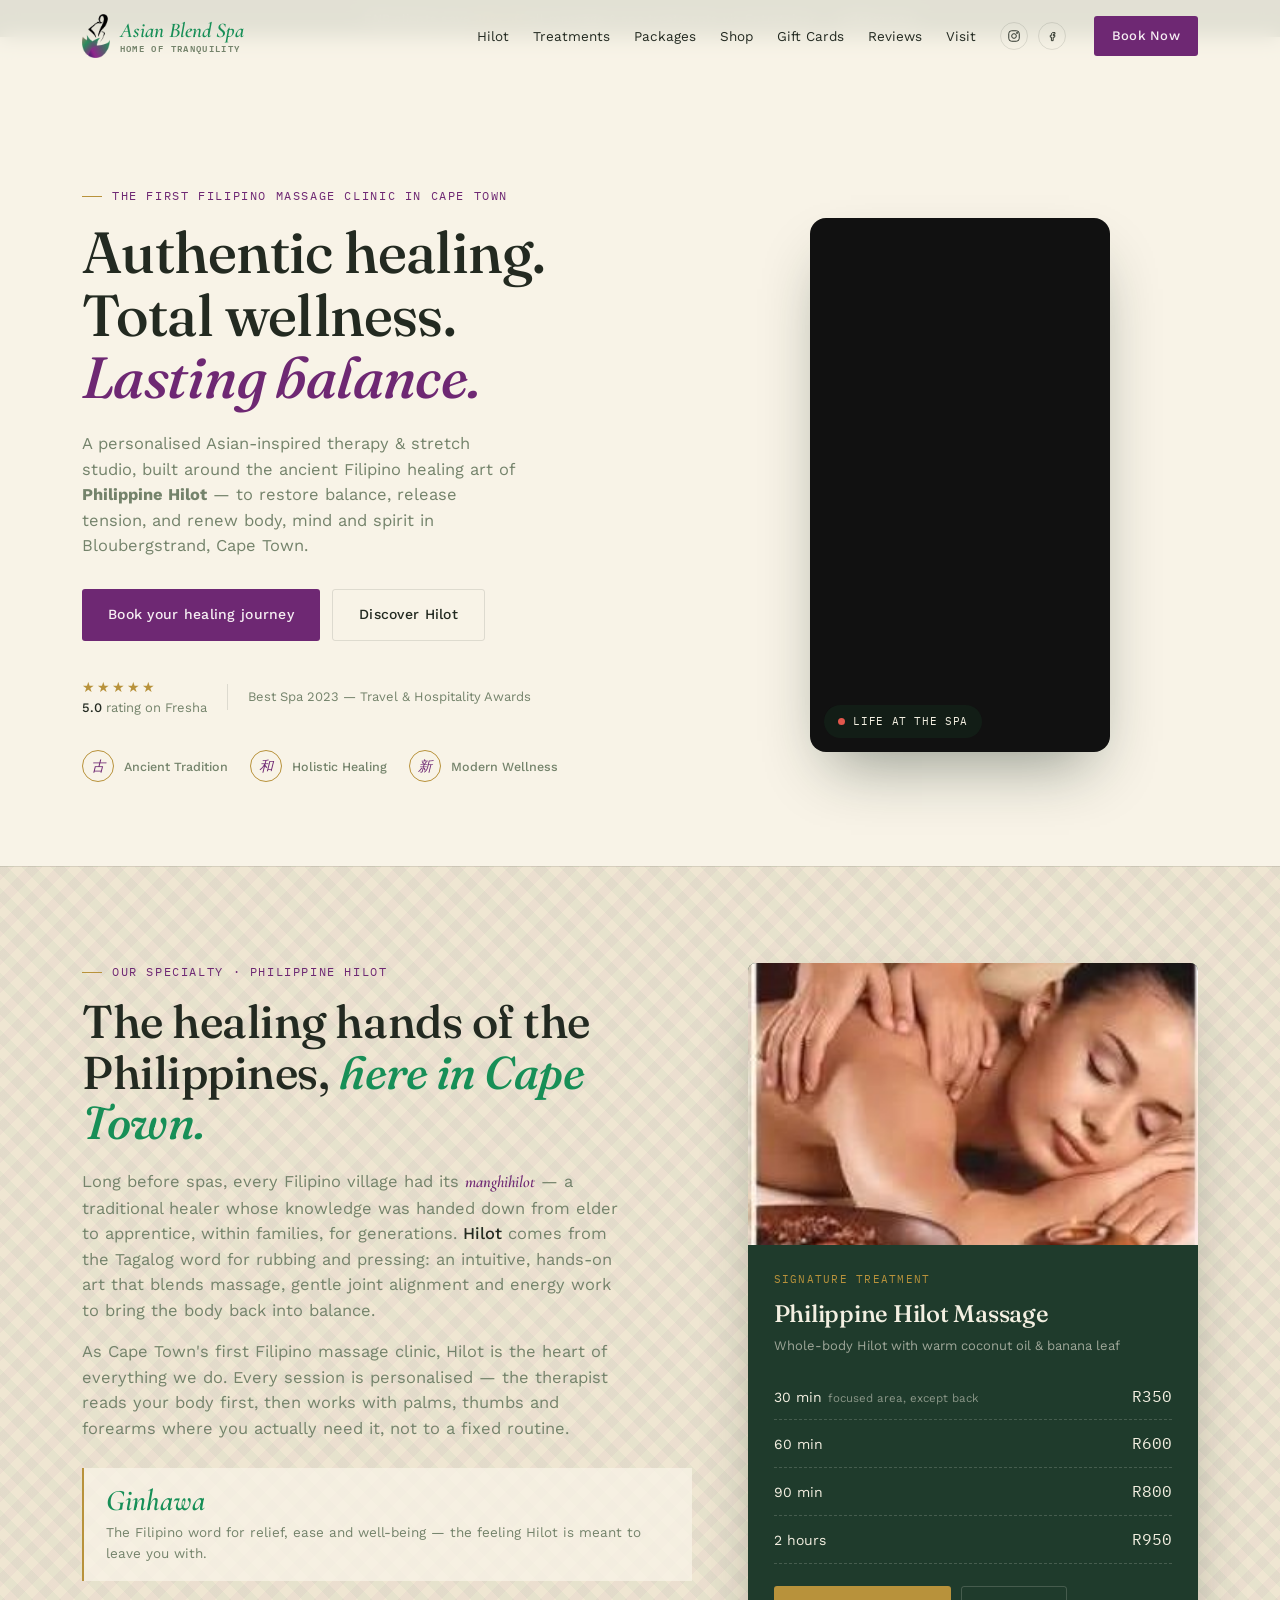
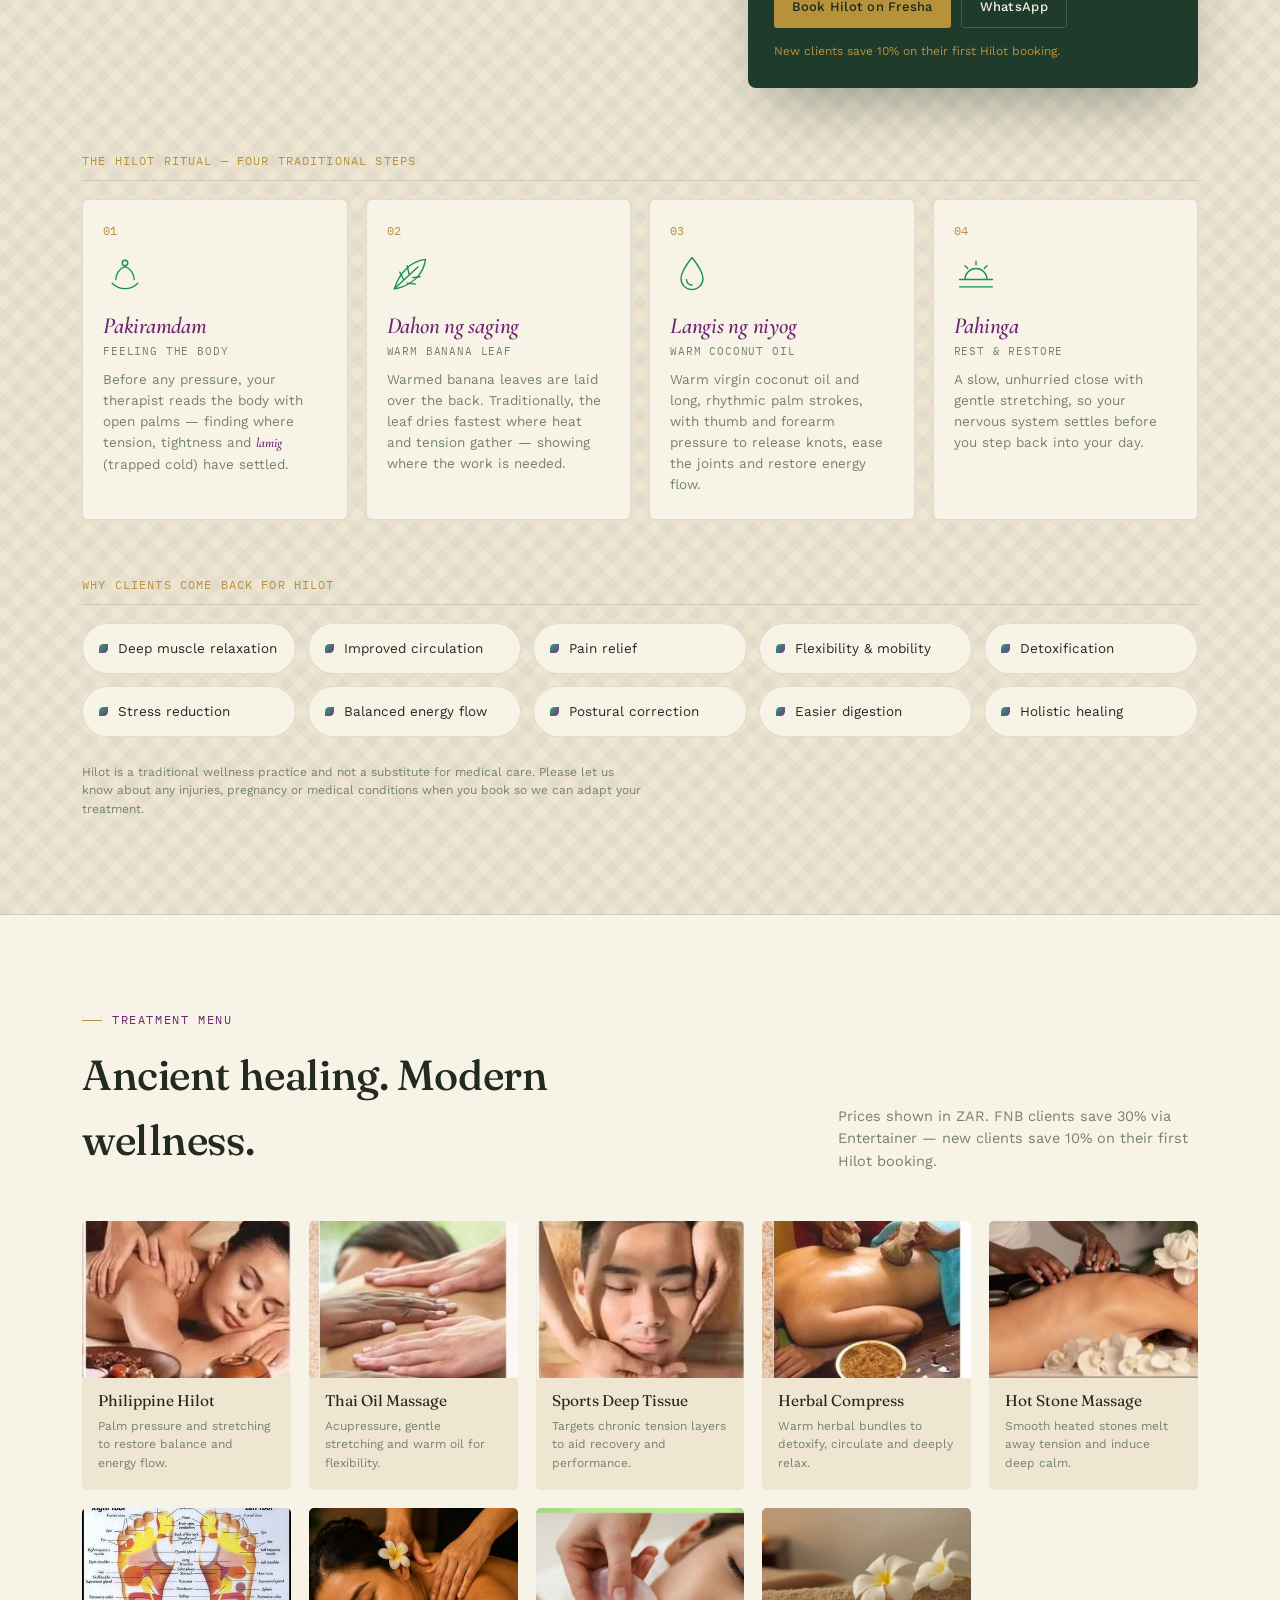
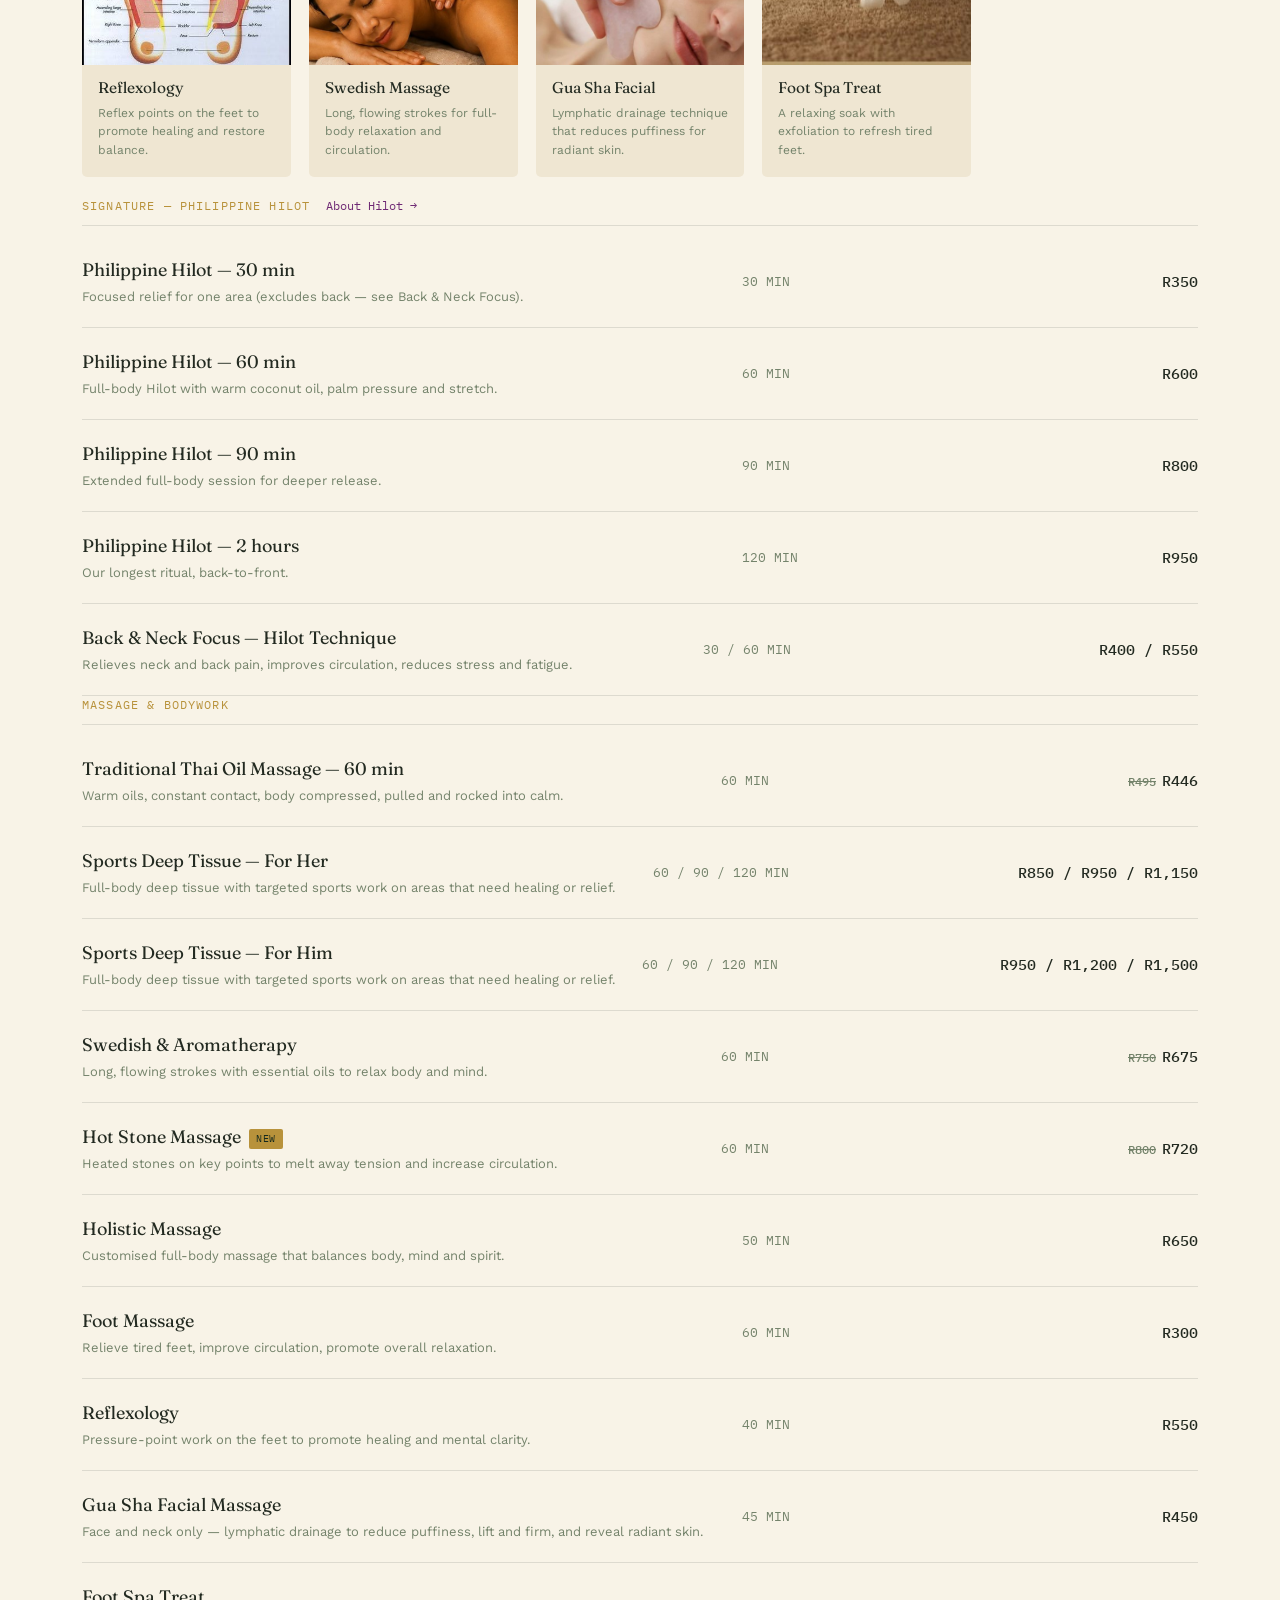
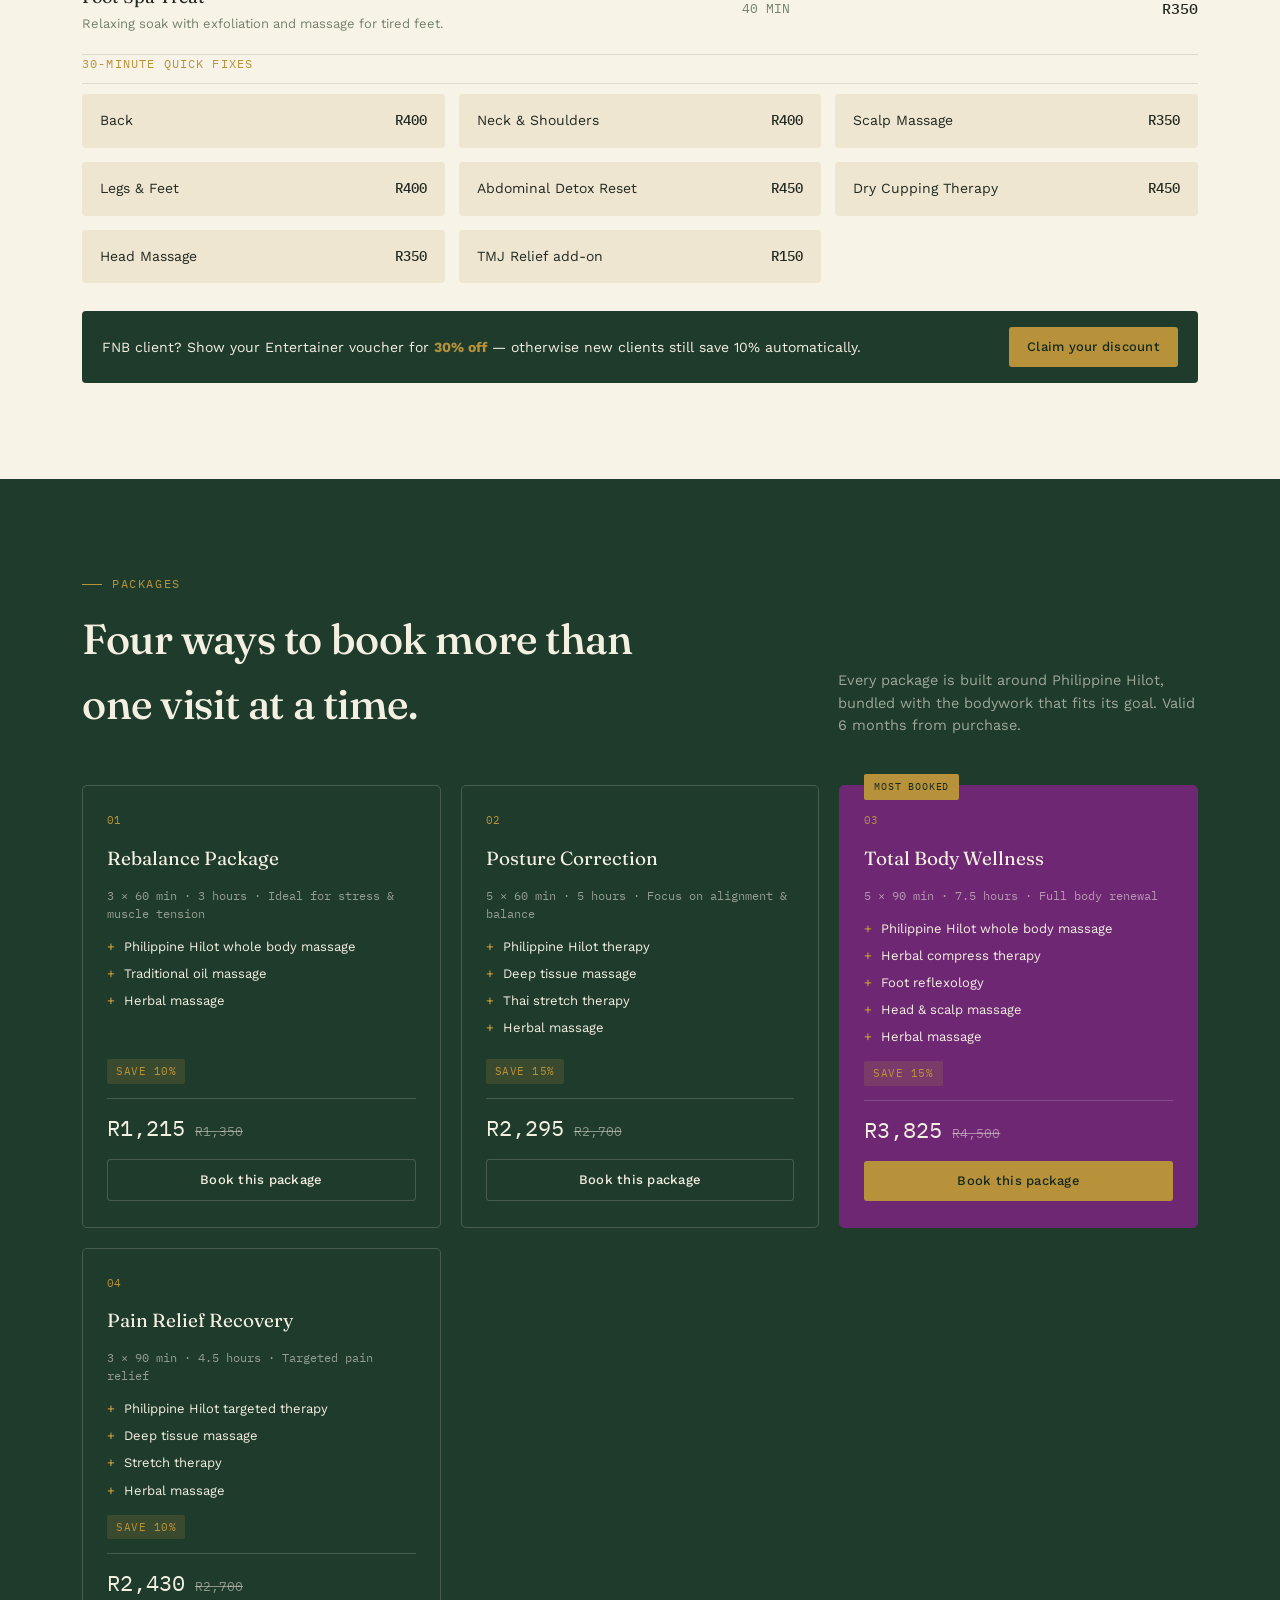
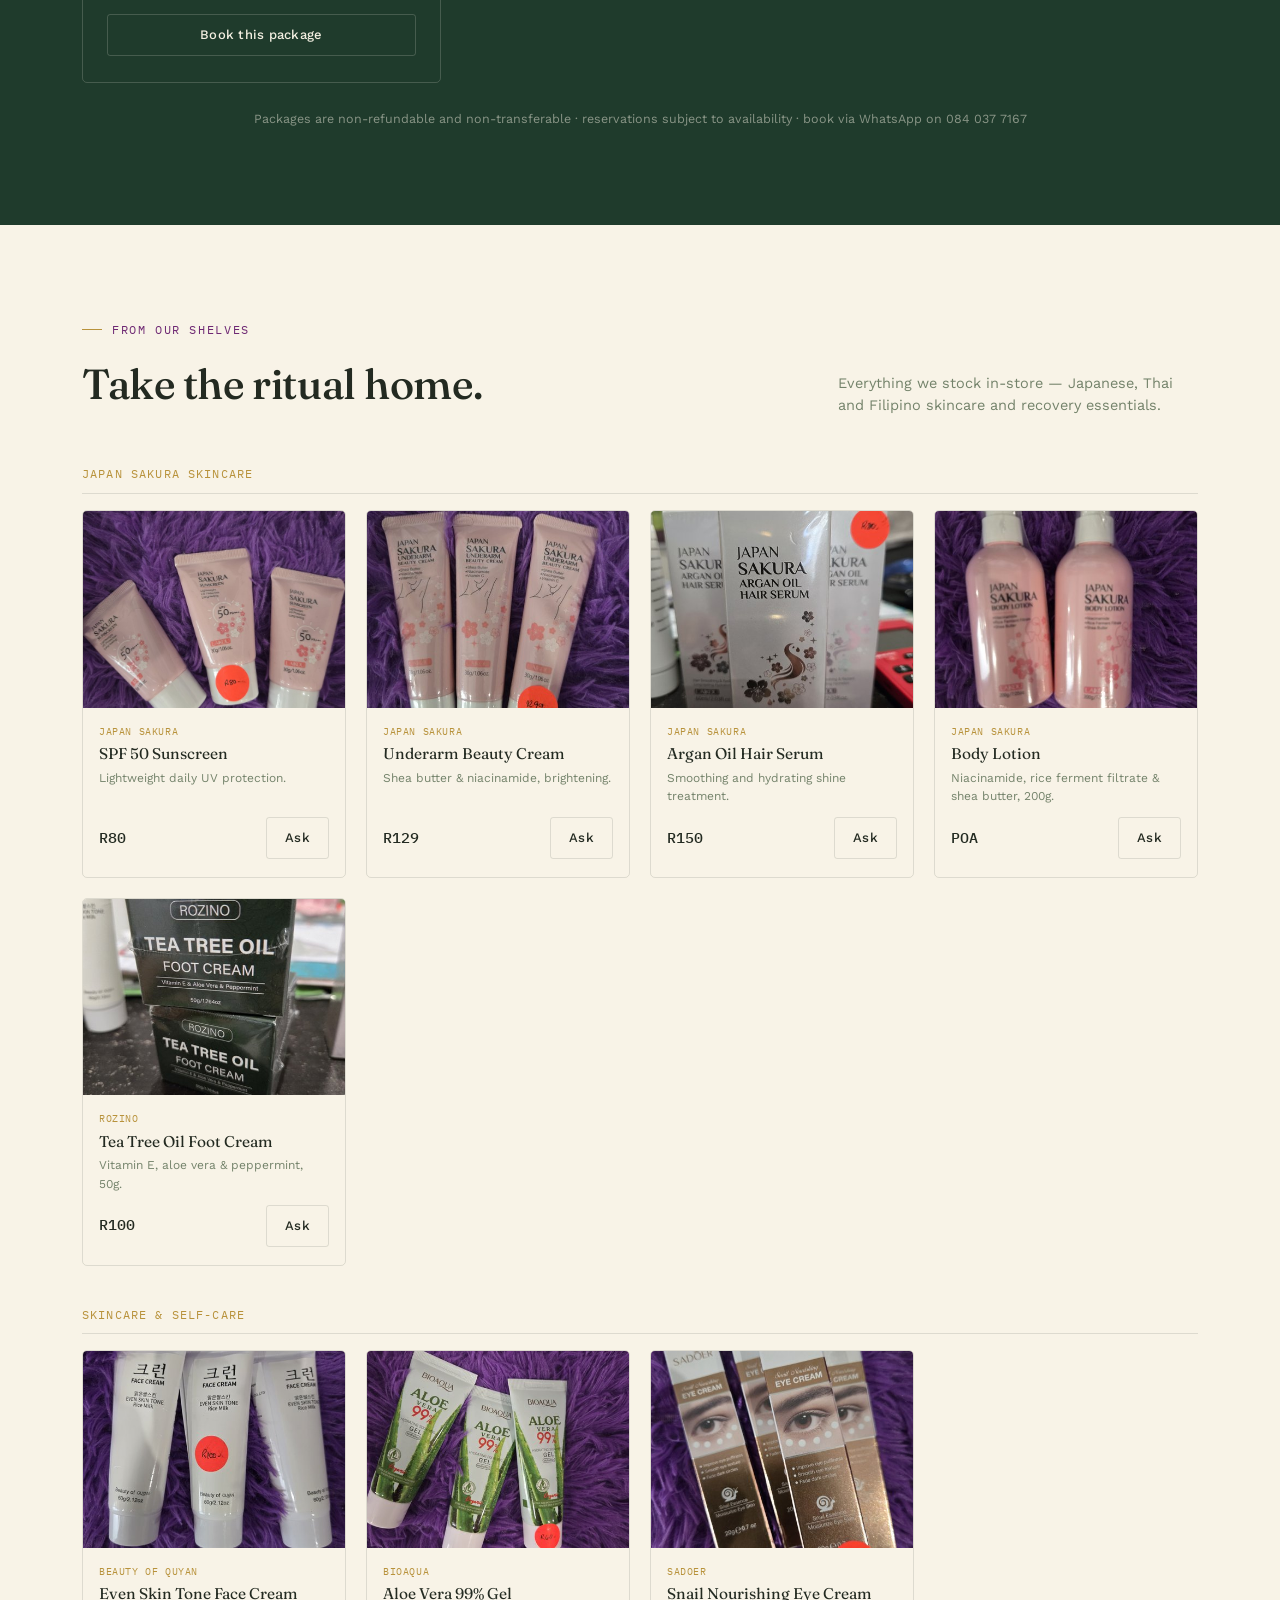
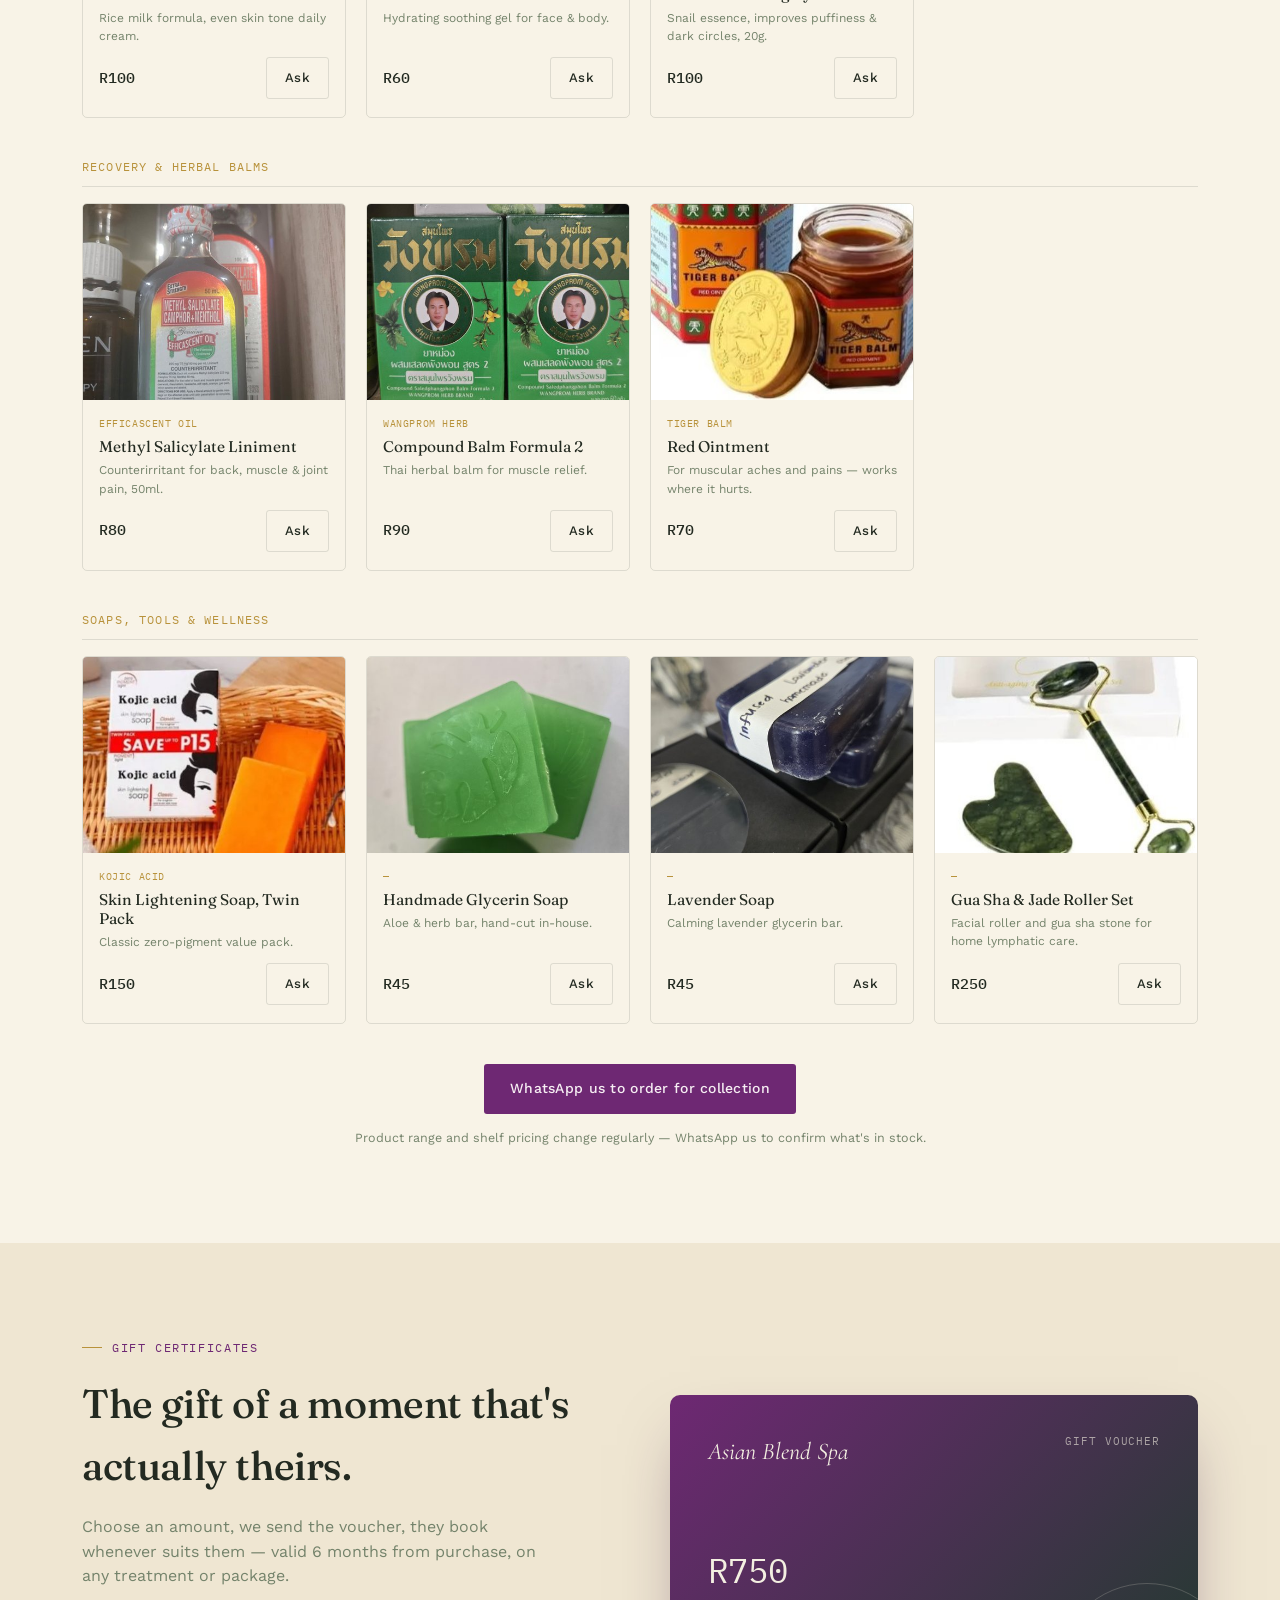
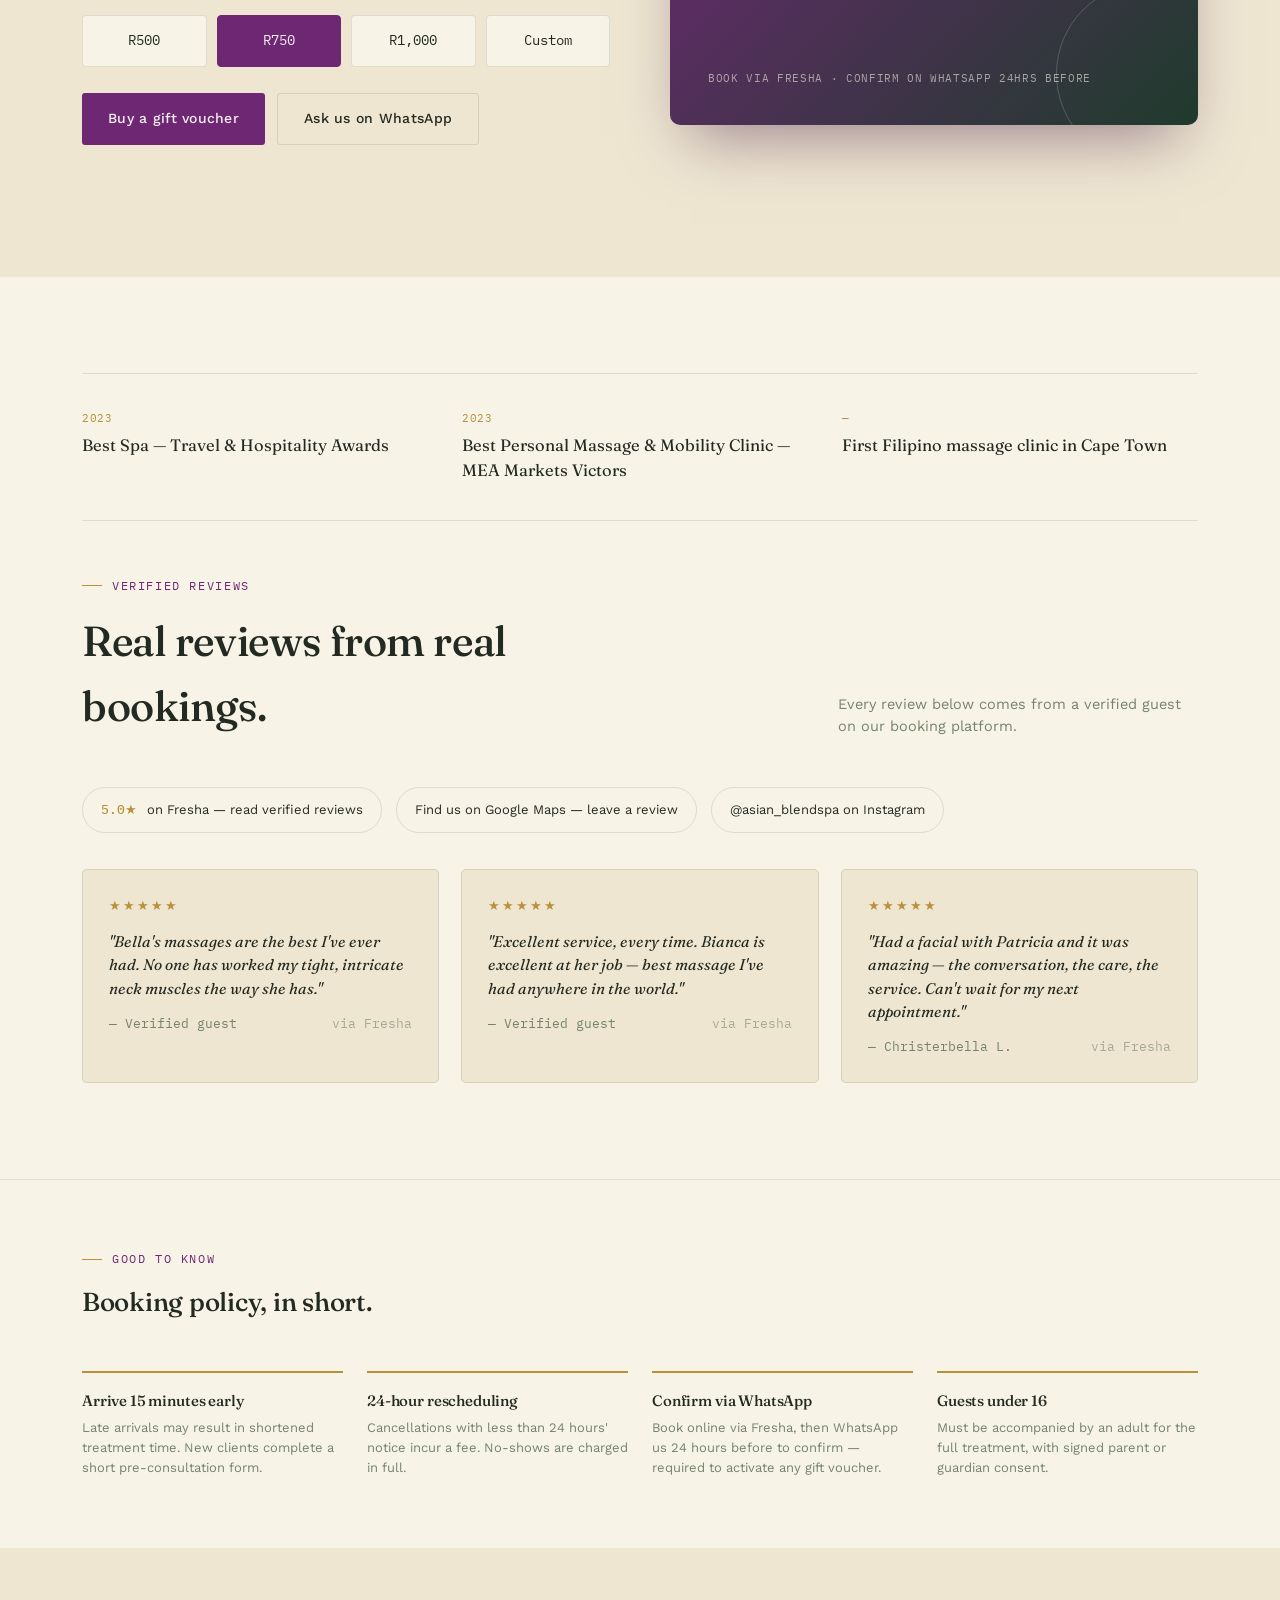
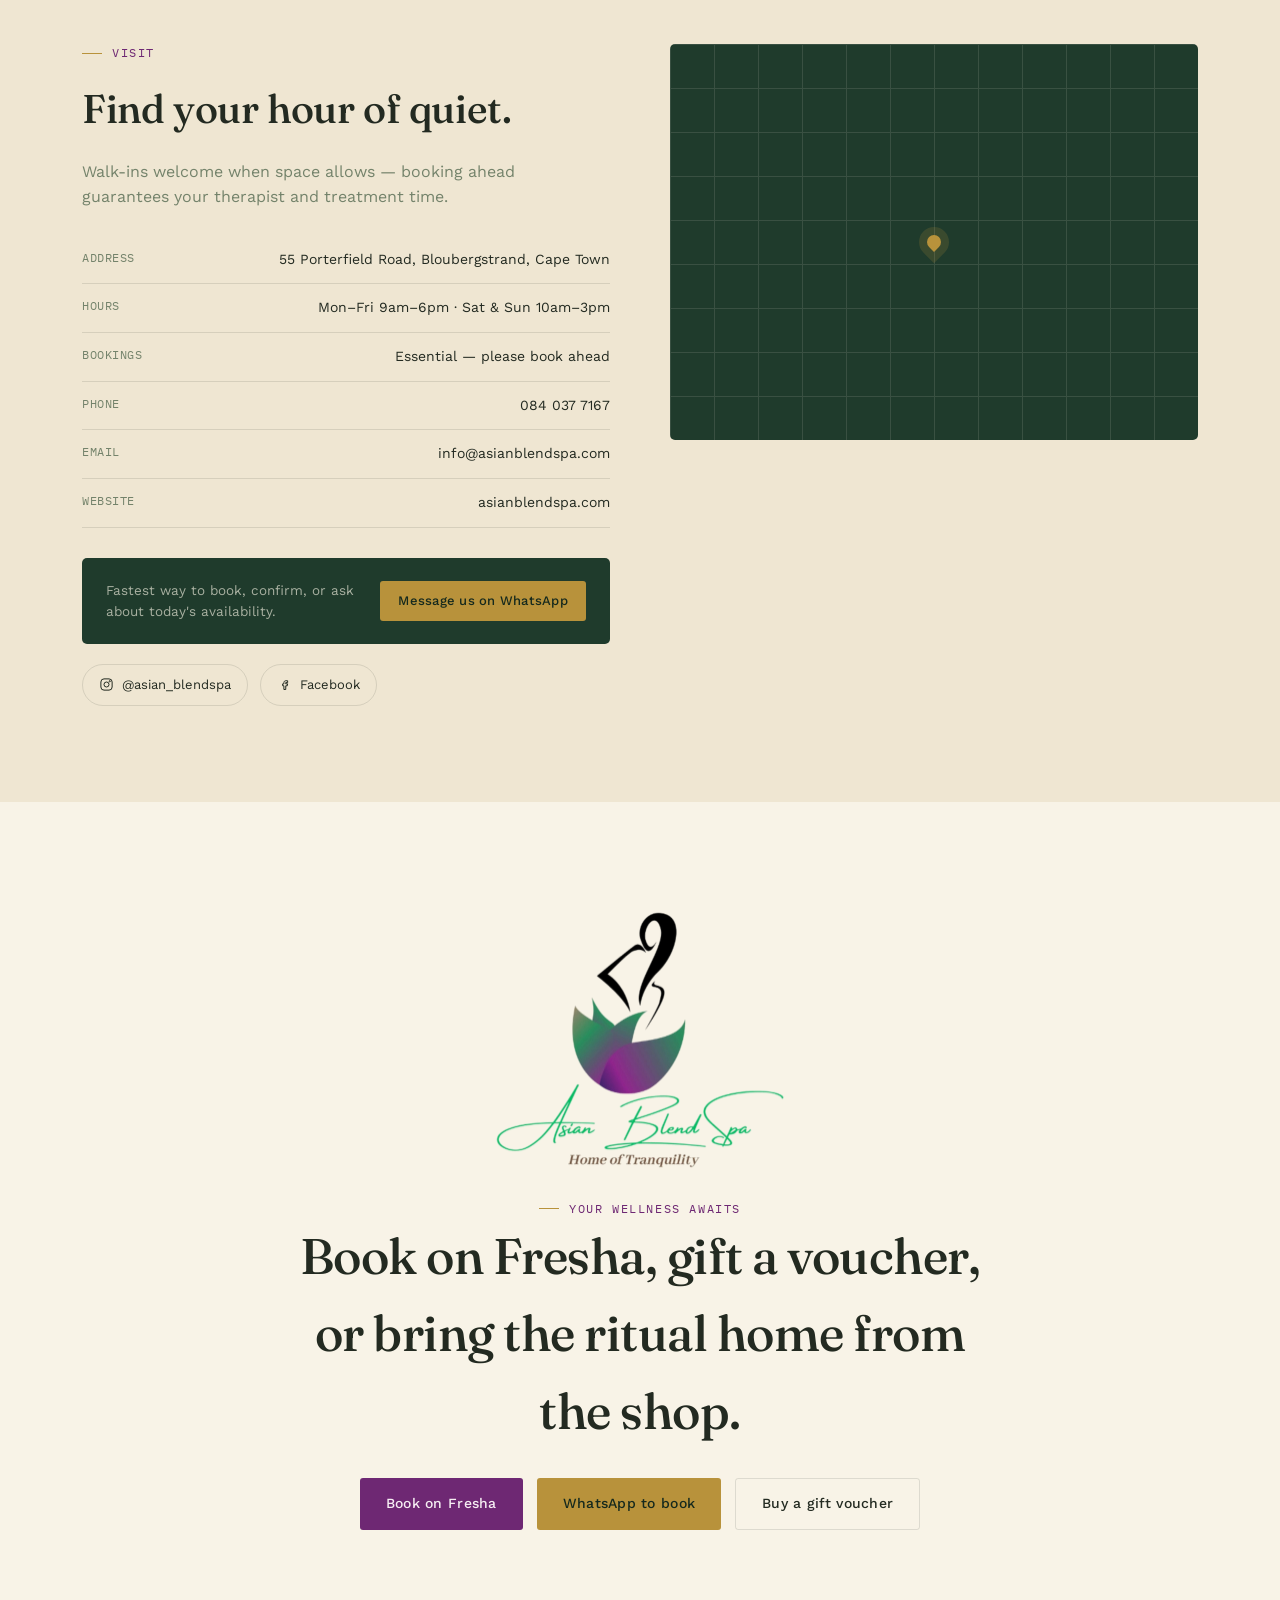
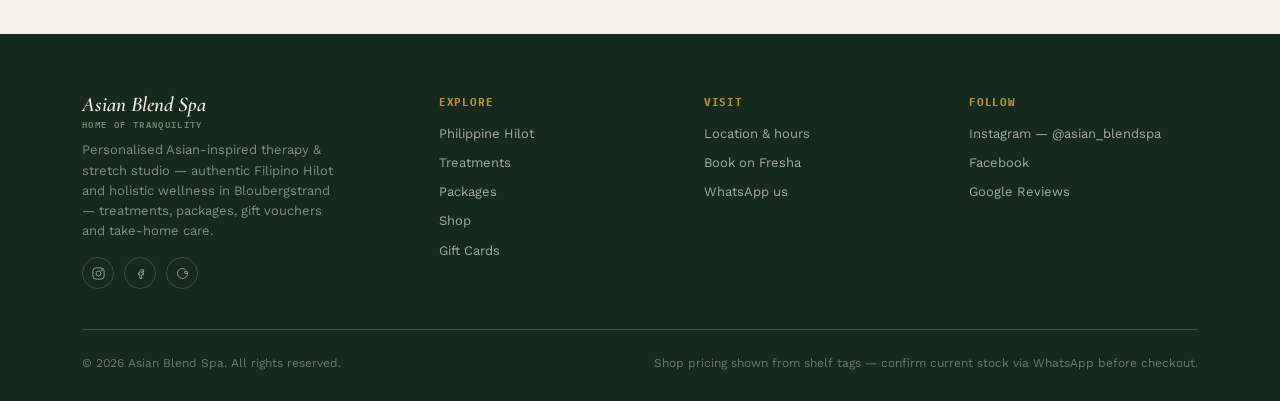
==== commit 532249f5: "New logo, Philippine Hilot specialty section, and faster page - Replace the nav logo with the offici" ====
--- a/index.html
+++ b/index.html
@@ -3,7 +3,52 @@
 <head>
 <meta charset="UTF-8">
 <meta name="viewport" content="width=device-width, initial-scale=1.0">
-<title>Asian Blend Spa — Home of Tranquility</title>
+<title>Asian Blend Spa — Philippine Hilot Massage &amp; Asian Therapy Studio, Cape Town</title>
+<meta name="description" content="Asian Blend Spa, Bloubergstrand — Cape Town's first Filipino massage clinic. A personalised Asian-inspired therapy &amp; stretch studio specialising in authentic Philippine Hilot, plus Thai, deep tissue, hot stone, reflexology and Gua Sha.">
+<meta name="theme-color" content="#1F3B2C">
+<link rel="canonical" href="https://asianblendspa.com/">
+<link rel="icon" type="image/png" sizes="48x48" href="icons/favicon-48.png">
+<link rel="icon" type="image/png" sizes="192x192" href="icons/icon-192.png">
+<link rel="apple-touch-icon" href="icons/apple-touch-icon.png">
+<link rel="manifest" href="manifest.json">
+<meta name="apple-mobile-web-app-title" content="Asian Blend Spa">
+<meta property="og:type" content="website">
+<meta property="og:site_name" content="Asian Blend Spa">
+<meta property="og:title" content="Asian Blend Spa — Philippine Hilot Massage in Cape Town">
+<meta property="og:description" content="Authentic Philippine Hilot and holistic Asian therapies in Bloubergstrand. Home of Tranquility.">
+<meta property="og:image" content="https://asianblendspa.com/images/og-image.jpg">
+<meta property="og:url" content="https://asianblendspa.com/">
+<meta name="twitter:card" content="summary_large_image">
+<script type="application/ld+json">
+{
+  "@context": "https://schema.org",
+  "@type": "DaySpa",
+  "name": "Asian Blend Spa",
+  "alternateName": "Asian Blend Spa — Home of Tranquility",
+  "description": "Personalised Asian-inspired therapy & stretch studio specialising in authentic Philippine Hilot massage.",
+  "url": "https://asianblendspa.com/",
+  "logo": "https://asianblendspa.com/images/logo.png",
+  "image": "https://asianblendspa.com/images/og-image.jpg",
+  "telephone": "+27840377167",
+  "email": "info@asianblendspa.com",
+  "priceRange": "R350 – R1,500",
+  "address": {
+    "@type": "PostalAddress",
+    "streetAddress": "55 Porterfield Road",
+    "addressLocality": "Bloubergstrand, Cape Town",
+    "addressRegion": "Western Cape",
+    "addressCountry": "ZA"
+  },
+  "openingHoursSpecification": [
+    {"@type": "OpeningHoursSpecification", "dayOfWeek": ["Monday","Tuesday","Wednesday","Thursday","Friday"], "opens": "09:00", "closes": "18:00"},
+    {"@type": "OpeningHoursSpecification", "dayOfWeek": ["Saturday","Sunday"], "opens": "10:00", "closes": "15:00"}
+  ],
+  "sameAs": [
+    "https://www.facebook.com/asianblendspa",
+    "https://www.instagram.com/asian_blendspa"
+  ]
+}
+</script>
 <link rel="preconnect" href="https://fonts.googleapis.com">
 <link rel="preconnect" href="https://fonts.gstatic.com" crossorigin>
 <link href="https://fonts.googleapis.com/css2?family=Fraunces:opsz,wght@9..144,300;9..144,400;9..144,500;9..144,600&family=Cormorant+Garamond:ital,wght@1,500;1,600&family=Work+Sans:wght@300;400;500;600&family=IBM+Plex+Mono:wght@400;500&display=swap" rel="stylesheet">
@@ -13,8 +58,11 @@
     --forest-2:#15291D;
     --cream:#F8F3E7;
     --cream-2:#EFE6D2;
-    --plum:#5B2A5C;
-    --plum-2:#451F47;
+    --plum:#6E2873;
+    --plum-2:#511C55;
+    --leaf:#178F57;
+    --leaf-bright:#1AAE6A;
+    --orchid:#86278C;
     --gold:#B8923B;
     --sage:#74836B;
     --ink:#232A21;
@@ -25,6 +73,7 @@
   }
   *{margin:0;padding:0;box-sizing:border-box;}
   html{scroll-behavior:smooth;}
+  section[id]{scroll-margin-top:72px;}
   @media (prefers-reduced-motion: reduce){
     html{scroll-behavior:auto;}
     *{animation-duration:.01ms !important; animation-iteration-count:1 !important; transition-duration:.01ms !important;}
@@ -59,8 +108,8 @@
   nav.wrap{display:flex; align-items:center; justify-content:space-between; padding:14px 32px; transition:padding .3s ease;}
   header.scrolled nav.wrap{padding-top:10px; padding-bottom:10px;}
   .logo{display:flex; align-items:center; gap:10px;}
-  .logo-mark{width:42px; height:42px; flex-shrink:0; border-radius:50%; object-fit:cover;}
-  .logo-text{font-family:'Cormorant Garamond',serif; font-style:italic; font-weight:600; font-size:21px; line-height:1;}
+  .logo-mark{height:44px; width:auto; flex-shrink:0;}
+  .logo-text{font-family:'Cormorant Garamond',serif; font-style:italic; font-weight:600; font-size:21px; line-height:1; color:var(--leaf);}
   .logo-text small{display:block; font-family:'IBM Plex Mono',monospace; font-style:normal; font-size:8.5px; letter-spacing:.16em; color:var(--sage); margin-top:3px;}
   .nav-links{display:flex; align-items:center; gap:24px; font-size:13.5px;}
   .nav-links a:not(.btn){position:relative; padding:4px 0;}
@@ -109,17 +158,50 @@
   .pillar-name{font-family:'Fraunces',serif; font-size:16px; margin-bottom:3px;}
   .pillar-desc{font-size:12.5px; color:rgba(243,239,225,.6);}
 
-  /* HILOT STORY */
-  .story{padding:88px 0; border-top:1px solid var(--line); border-bottom:1px solid var(--line);}
-  .story-grid{display:grid; grid-template-columns:1fr 1fr; gap:56px; align-items:center;}
-  .story h2{font-size:clamp(28px,3.4vw,40px); margin:16px 0 18px;}
-  .story p{color:var(--sage); font-size:16px; margin-bottom:22px; max-width:48ch;}
-  .story blockquote{font-family:'Fraunces',serif; font-style:italic; font-size:19px; color:var(--plum); border-left:2px solid var(--gold); padding-left:18px; margin-top:24px;}
-  .story-visual{display:flex; flex-direction:column; gap:14px;}
-  .story-step{display:flex; gap:16px; align-items:flex-start; padding:16px 20px; background:var(--cream-2); border-radius:4px;}
-  .story-step .n{font-family:'IBM Plex Mono',monospace; font-size:12px; color:var(--gold); flex-shrink:0; padding-top:2px;}
-  .story-step h4{font-size:16px; margin-bottom:4px;}
-  .story-step p{font-size:13.5px; color:var(--sage); margin:0; max-width:none;}
+  /* HILOT — SIGNATURE SPECIALTY */
+  .hilot{padding:96px 0; position:relative; background-color:var(--cream-2); border-top:1px solid var(--line); border-bottom:1px solid var(--line);
+    /* banig — woven Filipino sleeping-mat texture */
+    background-image:
+      repeating-linear-gradient(45deg, rgba(23,143,87,.045) 0 10px, transparent 10px 20px),
+      repeating-linear-gradient(-45deg, rgba(134,39,140,.04) 0 10px, transparent 10px 20px);}
+  .hilot-head{display:grid; grid-template-columns:1.15fr .85fr; gap:56px; align-items:start;}
+  .hilot h2{font-size:clamp(30px,3.8vw,46px); line-height:1.1; margin:16px 0 20px;}
+  .hilot h2 em{font-style:italic; color:var(--leaf);}
+  .hilot p.intro{color:var(--sage); font-size:16.5px; max-width:54ch; margin-bottom:16px;}
+  .hilot p.intro strong{color:var(--ink); font-weight:500;}
+  .tagalog{font-family:'Cormorant Garamond',serif; font-style:italic; font-weight:600; color:var(--plum);}
+  .hilot-quote{margin-top:26px; padding:18px 22px; border-left:2px solid var(--gold); background:rgba(248,243,231,.75);}
+  .hilot-quote .word{font-family:'Cormorant Garamond',serif; font-style:italic; font-weight:600; font-size:30px; color:var(--leaf); line-height:1;}
+  .hilot-quote p{font-size:13.5px; color:var(--sage); margin-top:6px;}
+  .hilot-card{background:var(--forest); color:var(--on-forest); border-radius:8px; overflow:hidden; box-shadow:0 30px 60px -24px rgba(21,41,29,.45); position:sticky; top:96px;}
+  .hilot-card img{width:100%; aspect-ratio:16/10; object-fit:cover;}
+  .hilot-card-body{padding:26px 26px 28px;}
+  .hilot-card .sig{font-family:'IBM Plex Mono',monospace; font-size:10.5px; letter-spacing:.12em; text-transform:uppercase; color:var(--gold);}
+  .hilot-card h3{font-size:24px; margin:8px 0 4px;}
+  .hilot-card .sub{font-size:13px; color:rgba(243,239,225,.6); margin-bottom:16px;}
+  .hilot-prices{list-style:none; margin-bottom:22px;}
+  .hilot-prices li{display:flex; justify-content:space-between; align-items:baseline; padding:11px 0; border-bottom:1px dashed var(--line-on-forest); font-size:14px;}
+  .hilot-prices li span:last-child{font-family:'IBM Plex Mono',monospace; font-size:16px; color:var(--on-forest);}
+  .hilot-prices li small{color:rgba(243,239,225,.5); font-size:11.5px; margin-left:6px;}
+  .hilot-card .ctas{display:flex; gap:10px; flex-wrap:wrap;}
+  .hilot-card .new-note{font-size:12px; color:var(--gold); margin-top:14px;}
+  .ritual{margin-top:64px;}
+  .ritual-title{font-family:'IBM Plex Mono',monospace; font-size:11.5px; letter-spacing:.1em; text-transform:uppercase; color:var(--gold); margin-bottom:18px; padding-bottom:10px; border-bottom:1px solid var(--line);}
+  .ritual-grid{display:grid; grid-template-columns:repeat(4,1fr); gap:18px;}
+  .ritual-step{background:var(--cream); border:1px solid var(--line); border-radius:6px; padding:22px 20px 24px; position:relative;}
+  .ritual-step .n{display:block; font-family:'IBM Plex Mono',monospace; font-size:11.5px; color:var(--gold);}
+  .ritual-step .ico{width:44px; height:44px; color:var(--leaf); margin:12px 0 10px;}
+  .ritual-step h4{font-family:'Cormorant Garamond',serif; font-style:italic; font-weight:600; font-size:23px; color:var(--plum); line-height:1.1;}
+  .ritual-step .en{font-family:'IBM Plex Mono',monospace; font-size:10.5px; letter-spacing:.08em; text-transform:uppercase; color:var(--sage); margin:4px 0 10px;}
+  .ritual-step p{font-size:13.5px; color:var(--sage);}
+  .benefits{margin-top:56px;}
+  .benefit-grid{display:grid; grid-template-columns:repeat(5,1fr); gap:12px;}
+  .benefit{display:flex; align-items:center; gap:10px; padding:14px 16px; background:var(--cream); border:1px solid var(--line); border-radius:40px; font-size:13.5px;}
+  .benefit::before{content:''; width:9px; height:9px; flex-shrink:0; border-radius:50% 0 50% 0; background:linear-gradient(135deg,var(--leaf-bright),var(--orchid));}
+  .hilot-disclaimer{margin-top:26px; font-size:12px; color:var(--sage); max-width:80ch;}
+
+  /* BRAND MARK in final CTA */
+  .brand-logo{width:min(300px,70%); margin:0 auto 26px;}
 
   /* SECTION HEAD generic */
   .section-head{display:flex; justify-content:space-between; align-items:flex-end; gap:24px; margin-bottom:48px; flex-wrap:wrap;}
@@ -270,7 +352,10 @@
 
   @media (max-width:980px){
     .hero-grid{grid-template-columns:1fr; gap:36px;}
-    .story-grid{grid-template-columns:1fr; gap:32px;}
+    .hilot-head{grid-template-columns:1fr; gap:36px;}
+    .hilot-card{position:static;}
+    .ritual-grid{grid-template-columns:repeat(2,1fr);}
+    .benefit-grid{grid-template-columns:repeat(2,1fr);}
     .tx-grid{grid-template-columns:repeat(2,1fr);}
     .awards-row{grid-template-columns:1fr; row-gap:22px;}
     .testimonials{grid-template-columns:1fr;}
@@ -293,6 +378,10 @@
     .nav-toggle{display:flex; flex-direction:column; gap:5px; background:none; z-index:210; padding:6px;}
     .nav-toggle span{width:22px; height:1.5px; background:var(--ink); display:block;}
     .tx-grid{grid-template-columns:1fr;}
+    .wrap{padding:0 16px;}
+    nav.wrap{padding-left:16px; padding-right:16px;}
+    .ritual-grid{grid-template-columns:1fr;}
+    .benefit-grid{grid-template-columns:1fr;}
     .gift-amounts{grid-template-columns:repeat(2,1fr);}
     .shop-grid{grid-template-columns:1fr;}
     .policy-grid{grid-template-columns:1fr;}
@@ -308,10 +397,11 @@
 <header id="siteHeader">
   <nav class="wrap">
     <a href="#top" class="logo">
-      <img class="logo-mark" src="[data-uri]" alt="Asian Blend Spa logo">
+      <img class="logo-mark" src="images/logo-mark.png" alt="Asian Blend Spa logo" width="26" height="42">
       <span class="logo-text">Asian Blend Spa<small>HOME OF TRANQUILITY</small></span>
     </a>
     <div class="nav-links" id="navLinks">
+      <a href="#hilot">Hilot</a>
       <a href="#services">Treatments</a>
       <a href="#packages">Packages</a>
       <a href="#shop">Shop</a>
@@ -340,10 +430,10 @@
       <div>
         <div class="eyebrow reveal">The first Filipino massage clinic in Cape Town</div>
         <h1 class="reveal">Authentic healing.<br>Total wellness.<br><em>Lasting balance.</em></h1>
-        <p class="lede reveal">We combine the ancient Filipino art of Hilot with holistic Asian therapies to restore balance, release tension, and renew your body, mind and spirit — in Bloubergstrand, Cape Town.</p>
+        <p class="lede reveal">A personalised Asian-inspired therapy &amp; stretch studio, built around the ancient Filipino healing art of <strong>Philippine Hilot</strong> — to restore balance, release tension, and renew body, mind and spirit in Bloubergstrand, Cape Town.</p>
         <div class="hero-ctas reveal">
           <a href="#book" class="btn btn-primary">Book your healing journey</a>
-          <a href="https://wa.me/27840377167" class="btn btn-ghost">WhatsApp us</a>
+          <a href="#hilot" class="btn btn-ghost">Discover Hilot</a>
         </div>
         <div class="trust-row reveal">
           <div>
@@ -369,28 +459,91 @@
     </div>
   </section>
 
-  <!-- HILOT STORY -->
-  <section class="story">
-    <div class="wrap story-grid">
-      <div class="reveal">
-        <div class="eyebrow">The Hilot technique</div>
-        <h2>An ancient Filipino healing art.</h2>
-        <p>Hilot uses specialised thumb, palm and elbow techniques to release tight muscles, improve energy flow and restore the body's natural balance — passed down through generations, not learned from a manual.</p>
-        <blockquote>"Feel lighter. Move better. Live better."</blockquote>
-      </div>
-      <div class="story-visual reveal">
-        <div class="story-step">
-          <span class="n">01</span>
-          <div><h4>Deep release</h4><p>Rhythmic massage that reads where your body is holding tension.</p></div>
-        </div>
-        <div class="story-step">
-          <span class="n">02</span>
-          <div><h4>Energy flow</h4><p>Acupressure and stretching to release deep-set tightness and improve circulation.</p></div>
-        </div>
-        <div class="story-step">
-          <span class="n">03</span>
-          <div><h4>Total relaxation</h4><p>A warm, unhurried close that calms the nervous system before you leave.</p></div>
-        </div>
+  <!-- HILOT — OUR SPECIALTY -->
+  <section class="hilot" id="hilot">
+    <div class="wrap">
+      <div class="hilot-head">
+        <div class="reveal">
+          <div class="eyebrow">Our specialty · Philippine Hilot</div>
+          <h2>The healing hands of the Philippines, <em>here in Cape Town.</em></h2>
+          <p class="intro">Long before spas, every Filipino village had its <span class="tagalog">manghihilot</span> — a traditional healer whose knowledge was handed down from elder to apprentice, within families, for generations. <strong>Hilot</strong> comes from the Tagalog word for rubbing and pressing: an intuitive, hands-on art that blends massage, gentle joint alignment and energy work to bring the body back into balance.</p>
+          <p class="intro">As Cape Town's first Filipino massage clinic, Hilot is the heart of everything we do. Every session is personalised — the therapist reads your body first, then works with palms, thumbs and forearms where you actually need it, not to a fixed routine.</p>
+          <div class="hilot-quote">
+            <div class="word">Ginhawa</div>
+            <p>The Filipino word for relief, ease and well-being — the feeling Hilot is meant to leave you with.</p>
+          </div>
+        </div>
+
+        <aside class="hilot-card reveal" aria-label="Philippine Hilot prices">
+          <img src="images/treatments/philippine-hilot.jpg" alt="Therapist performing a Philippine Hilot massage" loading="lazy">
+          <div class="hilot-card-body">
+            <div class="sig">Signature treatment</div>
+            <h3>Philippine Hilot Massage</h3>
+            <div class="sub">Whole-body Hilot with warm coconut oil &amp; banana leaf</div>
+            <ul class="hilot-prices">
+              <li><span>30 min<small>focused area, except back</small></span><span>R350</span></li>
+              <li><span>60 min</span><span>R600</span></li>
+              <li><span>90 min</span><span>R800</span></li>
+              <li><span>2 hours</span><span>R950</span></li>
+            </ul>
+            <div class="ctas">
+              <a href="https://www.fresha.com/a/asian-blend-spa-home-of-tranquility-cape-town-55-porterfield-road-wdeh2u6j" target="_blank" rel="noopener" class="btn btn-gold btn-small">Book Hilot on Fresha</a>
+              <a href="https://wa.me/27840377167?text=Hi%20Asian%20Blend%20Spa%2C%20I%27d%20like%20to%20book%20a%20Philippine%20Hilot%20massage." class="btn btn-ghost on-forest btn-small">WhatsApp</a>
+            </div>
+            <div class="new-note">New clients save 10% on their first Hilot booking.</div>
+          </div>
+        </aside>
+      </div>
+
+      <div class="ritual reveal">
+        <div class="ritual-title">The Hilot ritual — four traditional steps</div>
+        <div class="ritual-grid">
+          <div class="ritual-step">
+            <span class="n">01</span>
+            <svg class="ico" viewBox="0 0 48 48" fill="none" stroke="currentColor" stroke-width="1.5" stroke-linecap="round" stroke-linejoin="round" aria-hidden="true"><path d="M14 30c0-6 4-12 10-14M34 30c0-6-4-12-10-14"/><path d="M10 34c4 4 9 6 14 6s10-2 14-6"/><circle cx="24" cy="12" r="3"/></svg>
+            <h4>Pakiramdam</h4>
+            <div class="en">Feeling the body</div>
+            <p>Before any pressure, your therapist reads the body with open palms — finding where tension, tightness and <span class="tagalog">lamig</span> (trapped cold) have settled.</p>
+          </div>
+          <div class="ritual-step">
+            <span class="n">02</span>
+            <svg class="ico" viewBox="0 0 48 48" fill="none" stroke="currentColor" stroke-width="1.5" stroke-linecap="round" stroke-linejoin="round" aria-hidden="true"><path d="M8 40C14 22 26 10 42 8c-2 16-14 28-32 32z"/><path d="M8 40L34 16M18 30l-4-8M24 24l-2-9M28 28l8-1M22 34l9 1"/></svg>
+            <h4>Dahon ng saging</h4>
+            <div class="en">Warm banana leaf</div>
+            <p>Warmed banana leaves are laid over the back. Traditionally, the leaf dries fastest where heat and tension gather — showing where the work is needed.</p>
+          </div>
+          <div class="ritual-step">
+            <span class="n">03</span>
+            <svg class="ico" viewBox="0 0 48 48" fill="none" stroke="currentColor" stroke-width="1.5" stroke-linecap="round" stroke-linejoin="round" aria-hidden="true"><path d="M24 6c-8 10-12 17-12 23a12 12 0 0 0 24 0c0-6-4-13-12-23z"/><path d="M18 30a6 6 0 0 0 6 6"/></svg>
+            <h4>Langis ng niyog</h4>
+            <div class="en">Warm coconut oil</div>
+            <p>Warm virgin coconut oil and long, rhythmic palm strokes, with thumb and forearm pressure to release knots, ease the joints and restore energy flow.</p>
+          </div>
+          <div class="ritual-step">
+            <span class="n">04</span>
+            <svg class="ico" viewBox="0 0 48 48" fill="none" stroke="currentColor" stroke-width="1.5" stroke-linecap="round" stroke-linejoin="round" aria-hidden="true"><path d="M6 30h36"/><path d="M12 30a12 12 0 0 1 24 0"/><path d="M24 10v4M12 15l3 3M36 15l-3 3M6 38h36"/></svg>
+            <h4>Pahinga</h4>
+            <div class="en">Rest &amp; restore</div>
+            <p>A slow, unhurried close with gentle stretching, so your nervous system settles before you step back into your day.</p>
+          </div>
+        </div>
+      </div>
+
+      <div class="benefits reveal">
+        <div class="ritual-title">Why clients come back for Hilot</div>
+        <div class="benefit-grid">
+          <div class="benefit">Deep muscle relaxation</div>
+          <div class="benefit">Improved circulation</div>
+          <div class="benefit">Pain relief</div>
+          <div class="benefit">Flexibility &amp; mobility</div>
+          <div class="benefit">Detoxification</div>
+          <div class="benefit">Stress reduction</div>
+          <div class="benefit">Balanced energy flow</div>
+          <div class="benefit">Postural correction</div>
+          <div class="benefit">Easier digestion</div>
+          <div class="benefit">Holistic healing</div>
+        </div>
+        <p class="hilot-disclaimer">Hilot is a traditional wellness practice and not a substitute for medical care. Please let us know about any injuries, pregnancy or medical conditions when you book so we can adapt your treatment.</p>
       </div>
     </div>
   </section>
@@ -407,38 +560,38 @@
       </div>
 
       <div class="tx-grid reveal">
-        <div class="tx-card"><img class="tx-photo" src="[data-uri]" alt="Philippine Hilot treatment" loading="lazy"><div class="tx-body"><div class="tx-name">Philippine Hilot</div><div class="tx-desc">Palm pressure and stretching to restore balance and energy flow.</div></div></div>
-        <div class="tx-card"><img class="tx-photo" src="[data-uri]" alt="Thai Oil Massage treatment" loading="lazy"><div class="tx-body"><div class="tx-name">Thai Oil Massage</div><div class="tx-desc">Acupressure, gentle stretching and warm oil for flexibility.</div></div></div>
-        <div class="tx-card"><img class="tx-photo" src="[data-uri]" alt="Sports Deep Tissue treatment" loading="lazy"><div class="tx-body"><div class="tx-name">Sports Deep Tissue</div><div class="tx-desc">Targets chronic tension layers to aid recovery and performance.</div></div></div>
-        <div class="tx-card"><img class="tx-photo" src="[data-uri]" alt="Herbal Compress treatment" loading="lazy"><div class="tx-body"><div class="tx-name">Herbal Compress</div><div class="tx-desc">Warm herbal bundles to detoxify, circulate and deeply relax.</div></div></div>
-        <div class="tx-card"><img class="tx-photo" src="[data-uri]" alt="Hot Stone Massage treatment" loading="lazy"><div class="tx-body"><div class="tx-name">Hot Stone Massage</div><div class="tx-desc">Smooth heated stones melt away tension and induce deep calm.</div></div></div>
-        <div class="tx-card"><img class="tx-photo" src="[data-uri]" alt="Reflexology treatment" loading="lazy"><div class="tx-body"><div class="tx-name">Reflexology</div><div class="tx-desc">Reflex points on the feet to promote healing and restore balance.</div></div></div>
-        <div class="tx-card"><img class="tx-photo" src="[data-uri]" alt="Swedish Massage treatment" loading="lazy"><div class="tx-body"><div class="tx-name">Swedish Massage</div><div class="tx-desc">Long, flowing strokes for full-body relaxation and circulation.</div></div></div>
-        <div class="tx-card"><img class="tx-photo" src="[data-uri]" alt="Gua Sha Facial treatment" loading="lazy"><div class="tx-body"><div class="tx-name">Gua Sha Facial</div><div class="tx-desc">Lymphatic drainage technique that reduces puffiness for radiant skin.</div></div></div>
-        <div class="tx-card"><img class="tx-photo" src="[data-uri]" alt="Foot Spa Treat treatment" loading="lazy"><div class="tx-body"><div class="tx-name">Foot Spa Treat</div><div class="tx-desc">A relaxing soak with exfoliation to refresh tired feet.</div></div></div>
+        <div class="tx-card"><img class="tx-photo" src="images/treatments/philippine-hilot.jpg" alt="Philippine Hilot treatment" loading="lazy"><div class="tx-body"><div class="tx-name">Philippine Hilot</div><div class="tx-desc">Palm pressure and stretching to restore balance and energy flow.</div></div></div>
+        <div class="tx-card"><img class="tx-photo" src="images/treatments/thai-oil-massage.jpg" alt="Thai Oil Massage treatment" loading="lazy"><div class="tx-body"><div class="tx-name">Thai Oil Massage</div><div class="tx-desc">Acupressure, gentle stretching and warm oil for flexibility.</div></div></div>
+        <div class="tx-card"><img class="tx-photo" src="images/treatments/sports-deep-tissue.jpg" alt="Sports Deep Tissue treatment" loading="lazy"><div class="tx-body"><div class="tx-name">Sports Deep Tissue</div><div class="tx-desc">Targets chronic tension layers to aid recovery and performance.</div></div></div>
+        <div class="tx-card"><img class="tx-photo" src="images/treatments/herbal-compress.jpg" alt="Herbal Compress treatment" loading="lazy"><div class="tx-body"><div class="tx-name">Herbal Compress</div><div class="tx-desc">Warm herbal bundles to detoxify, circula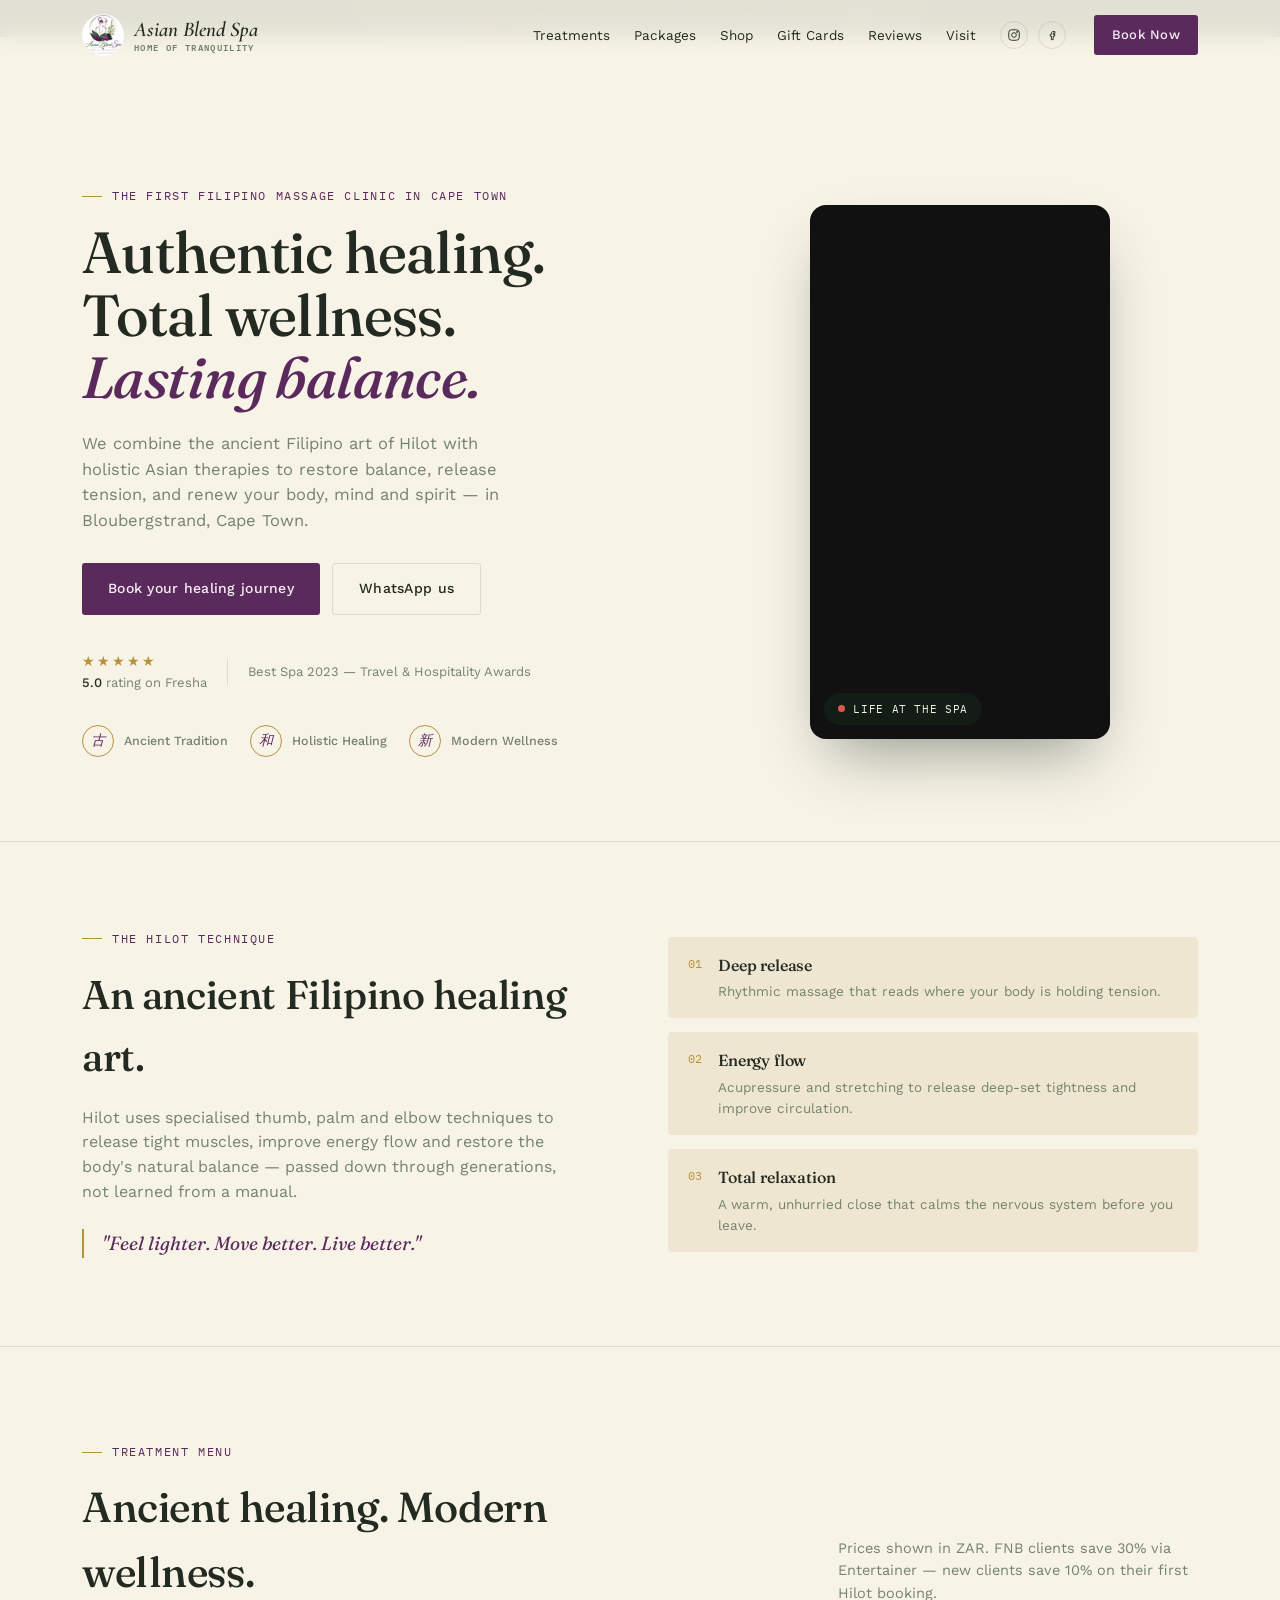
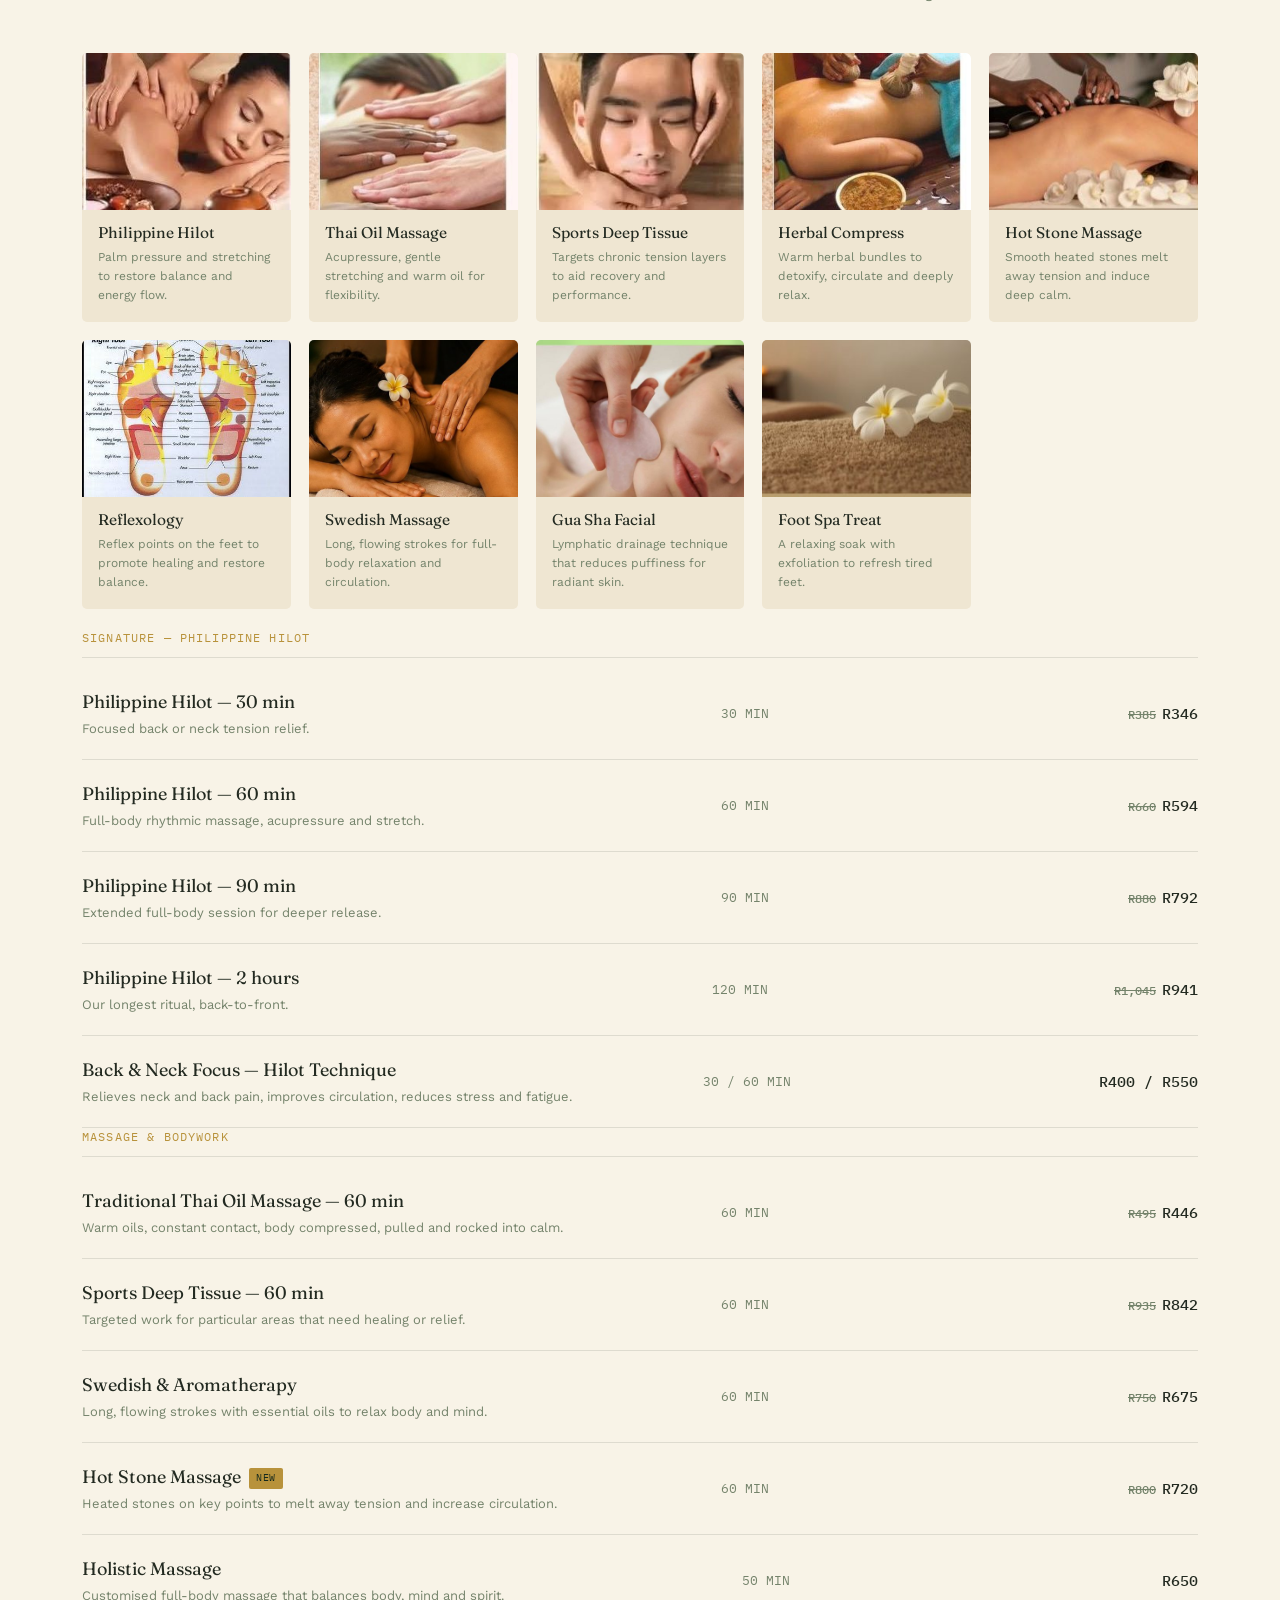
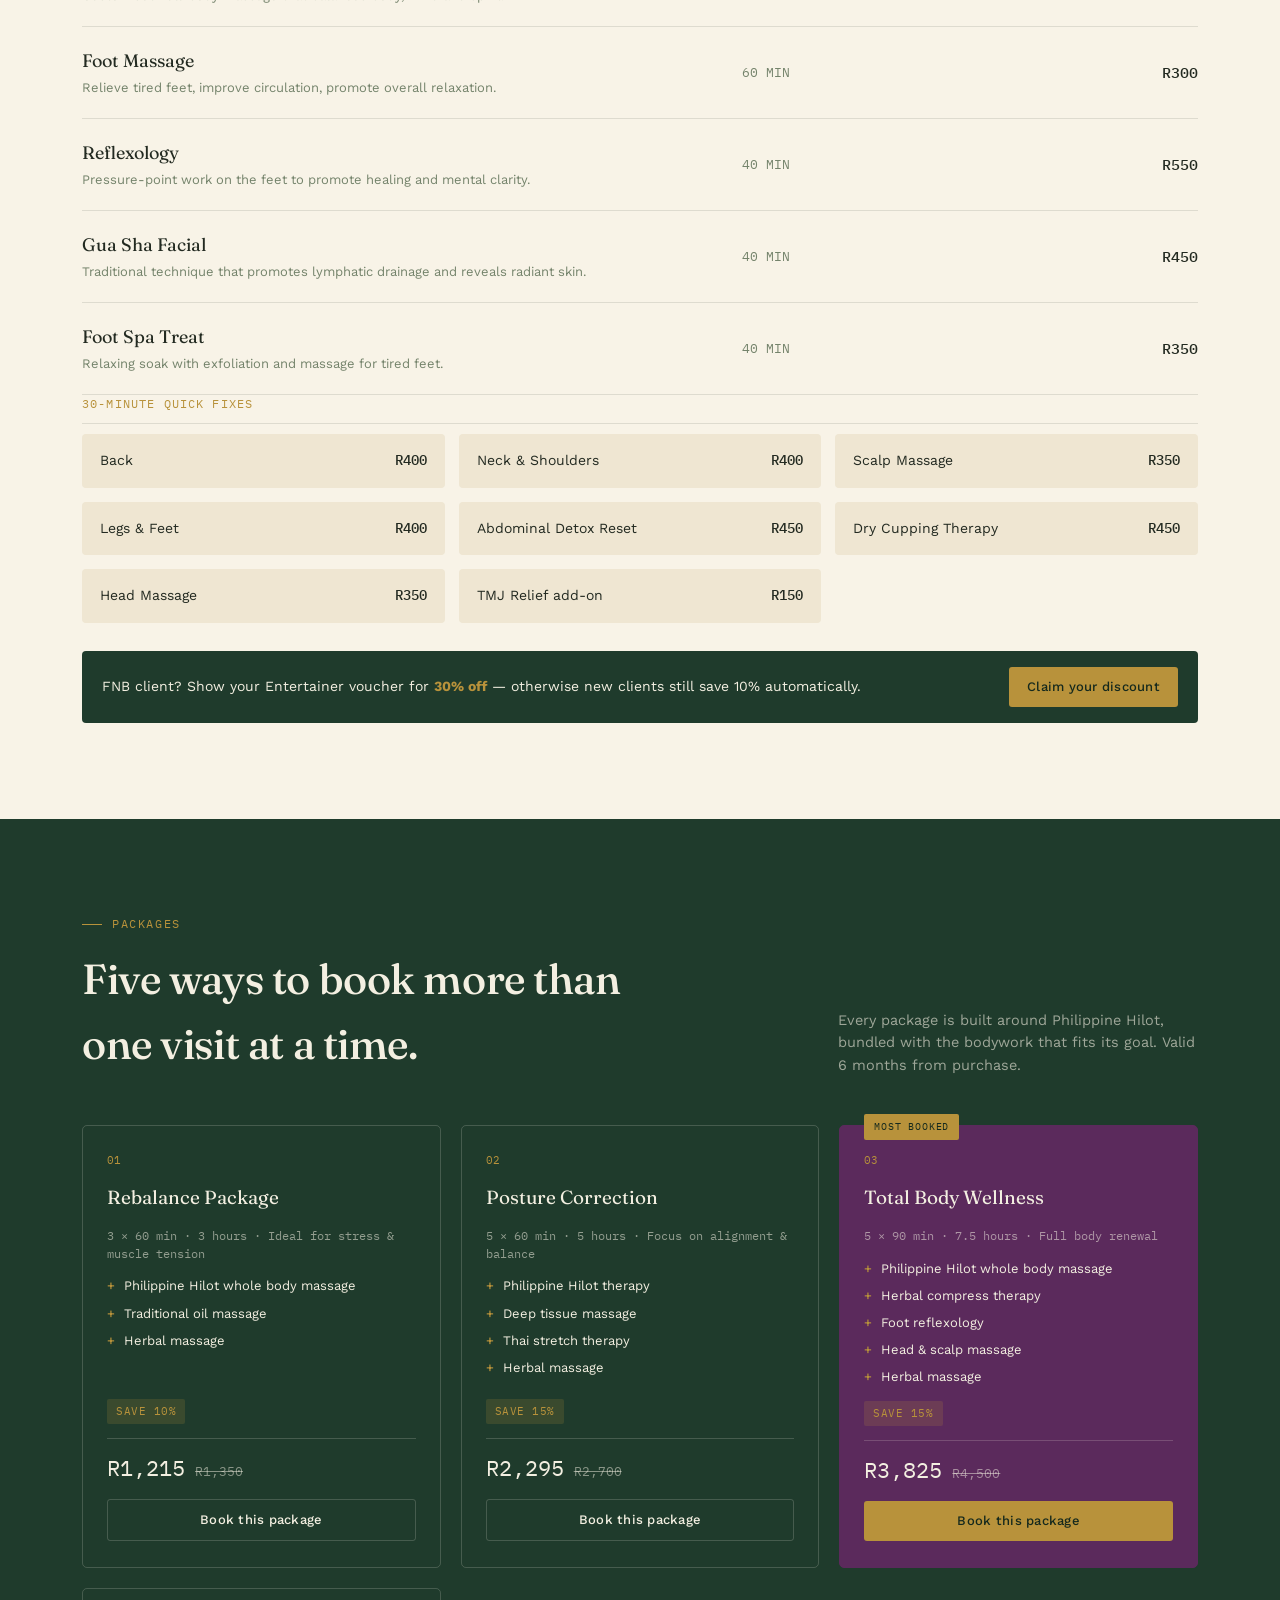
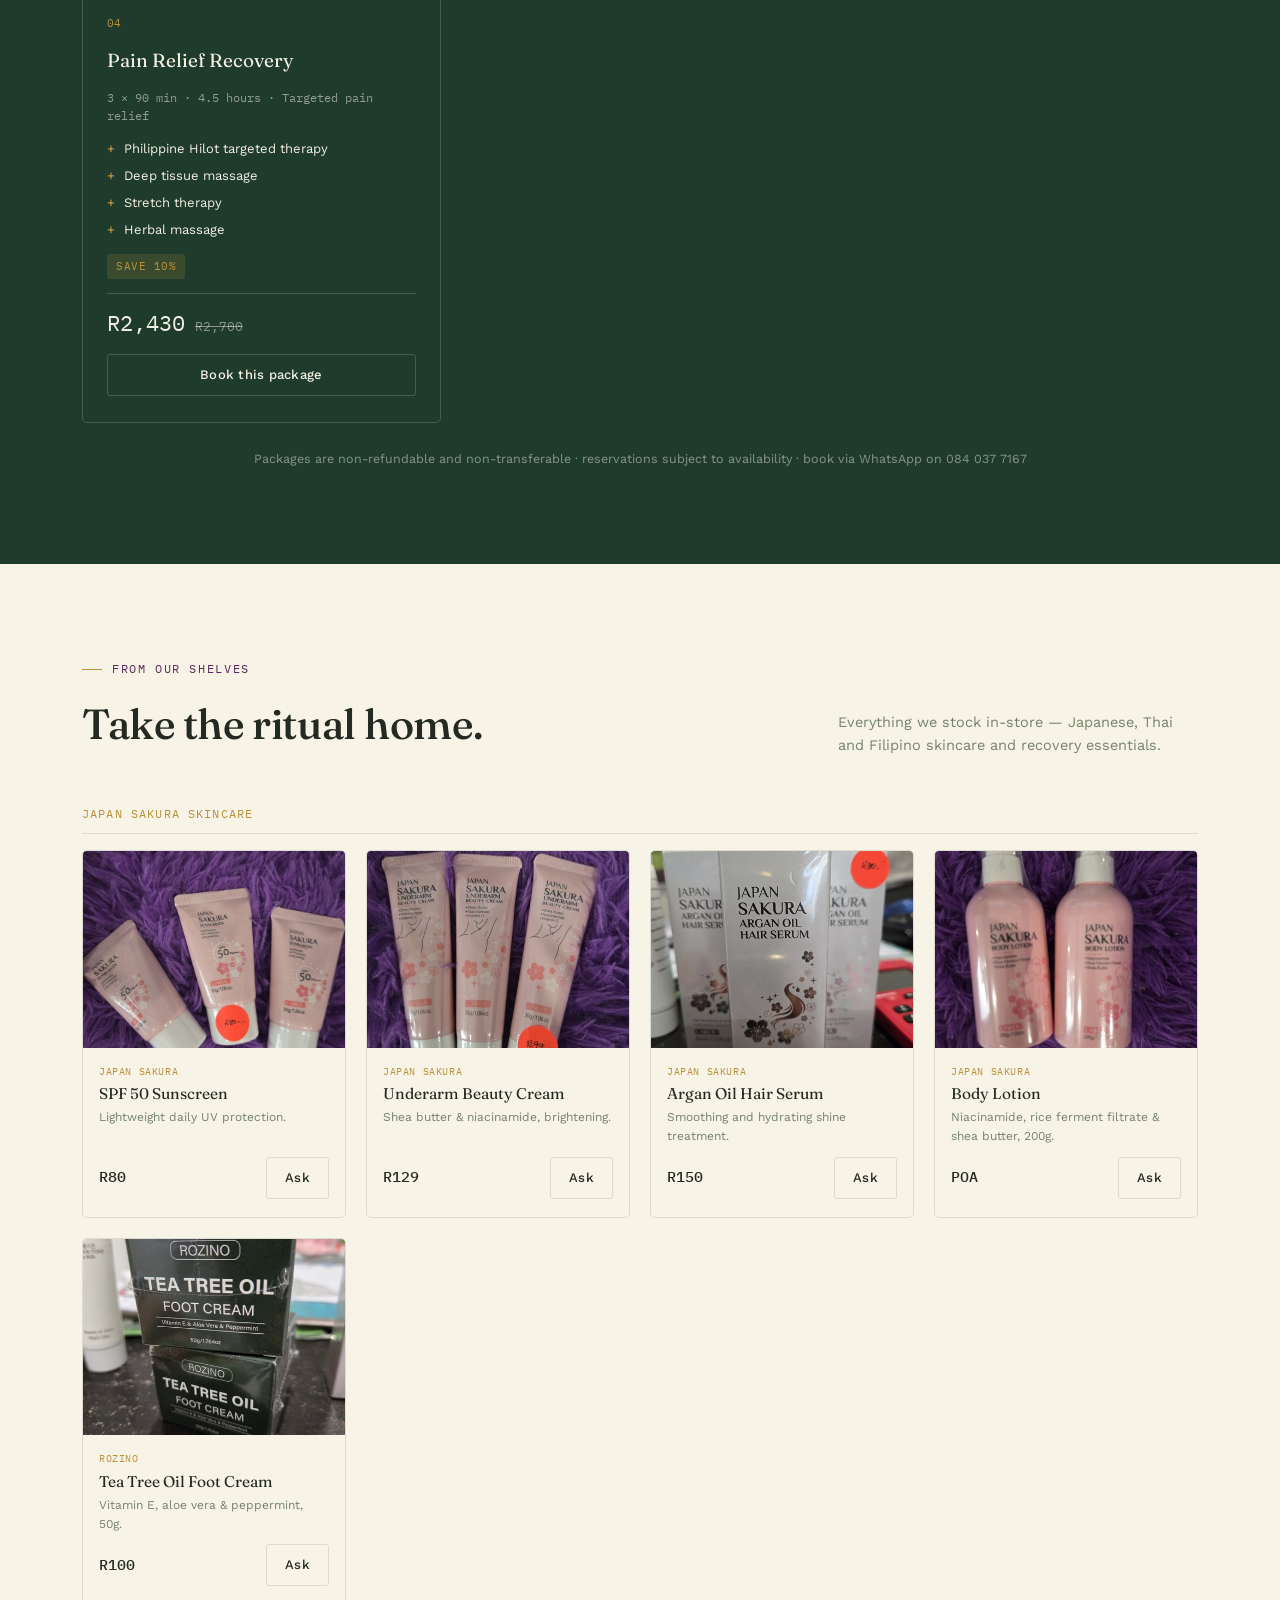
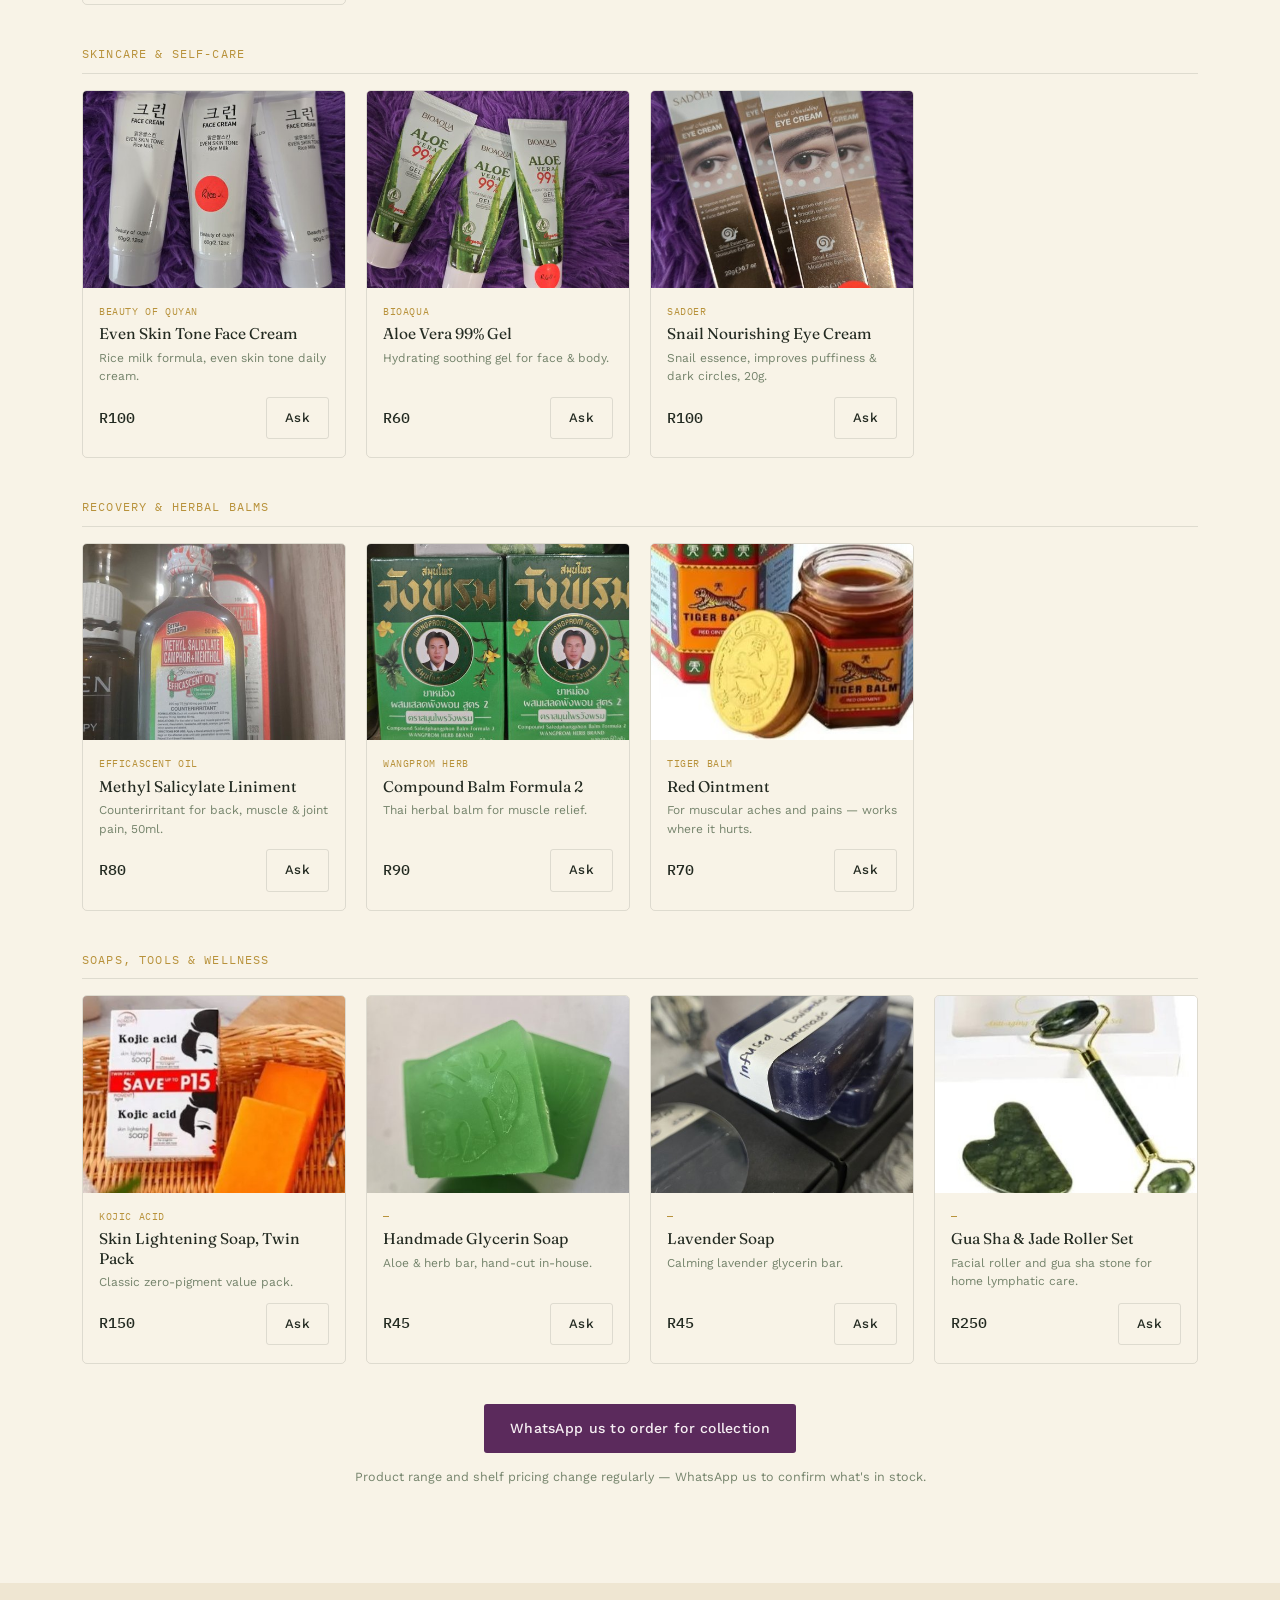
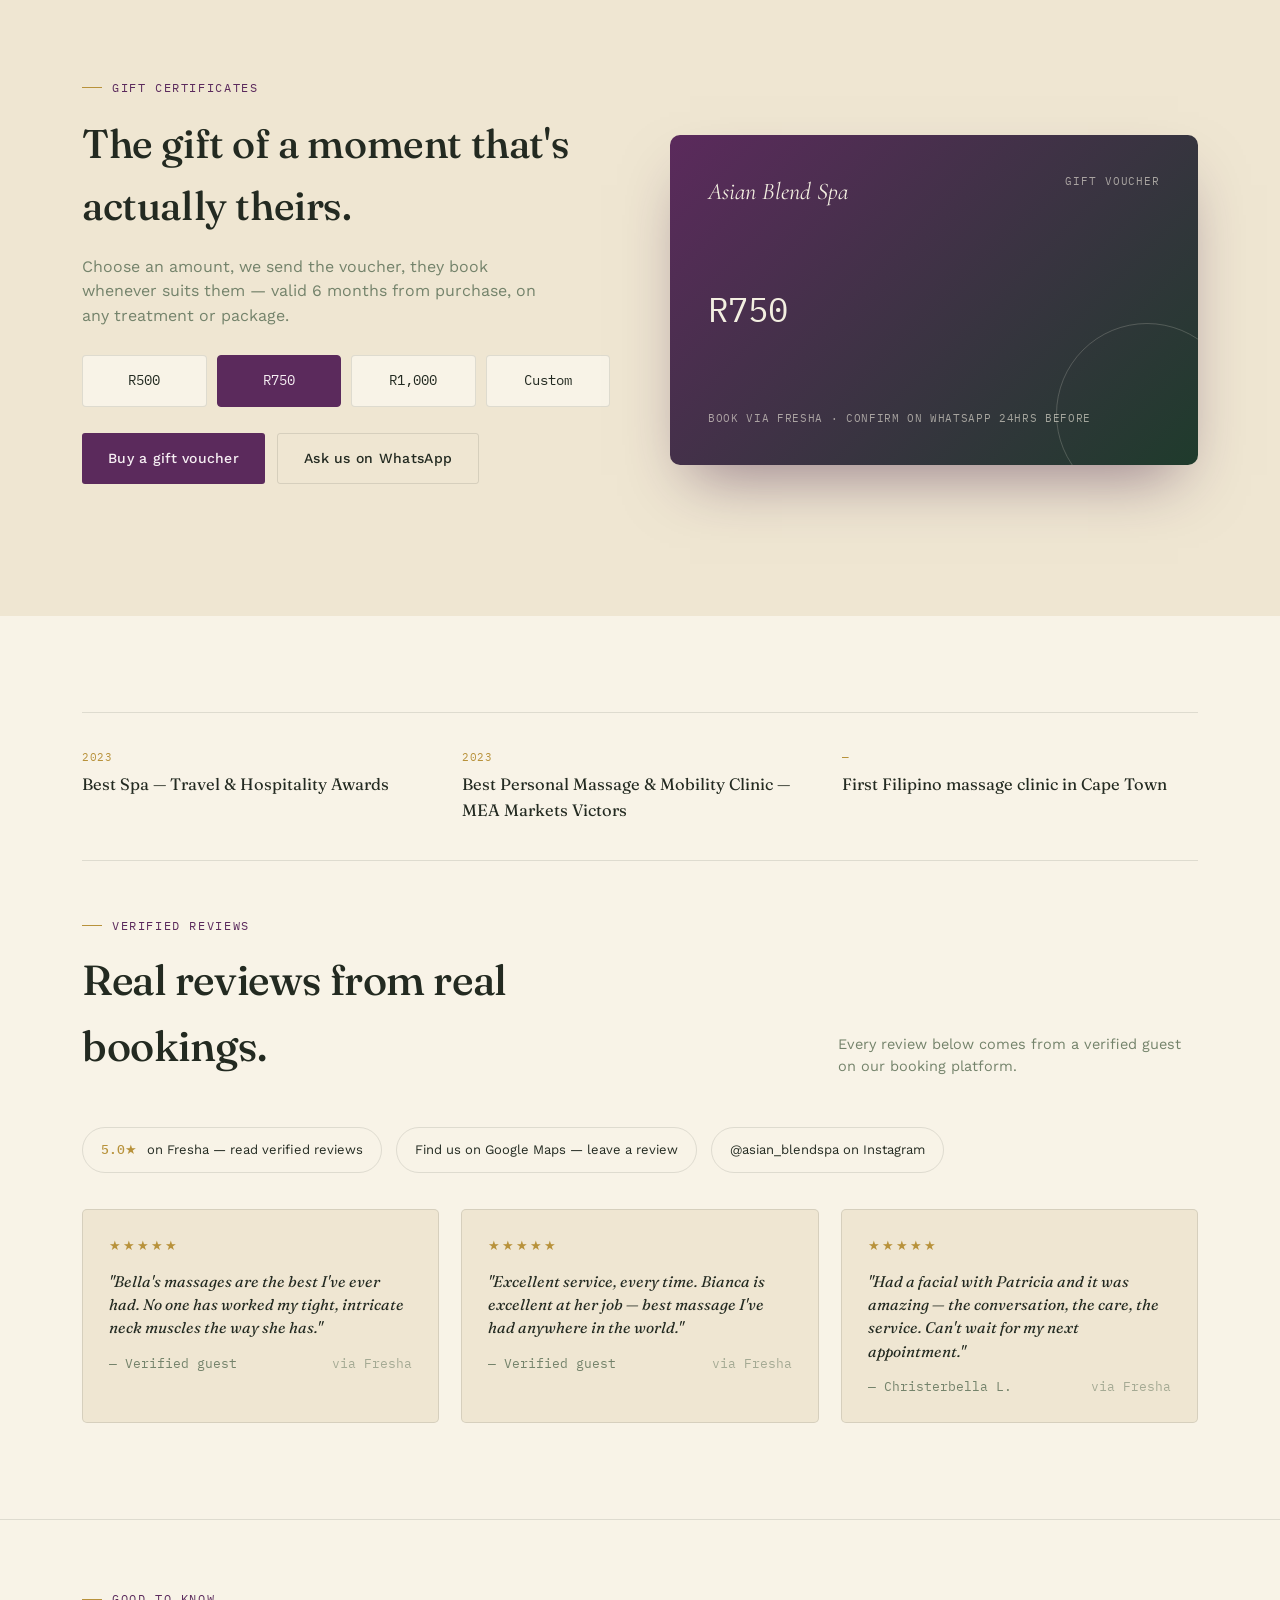
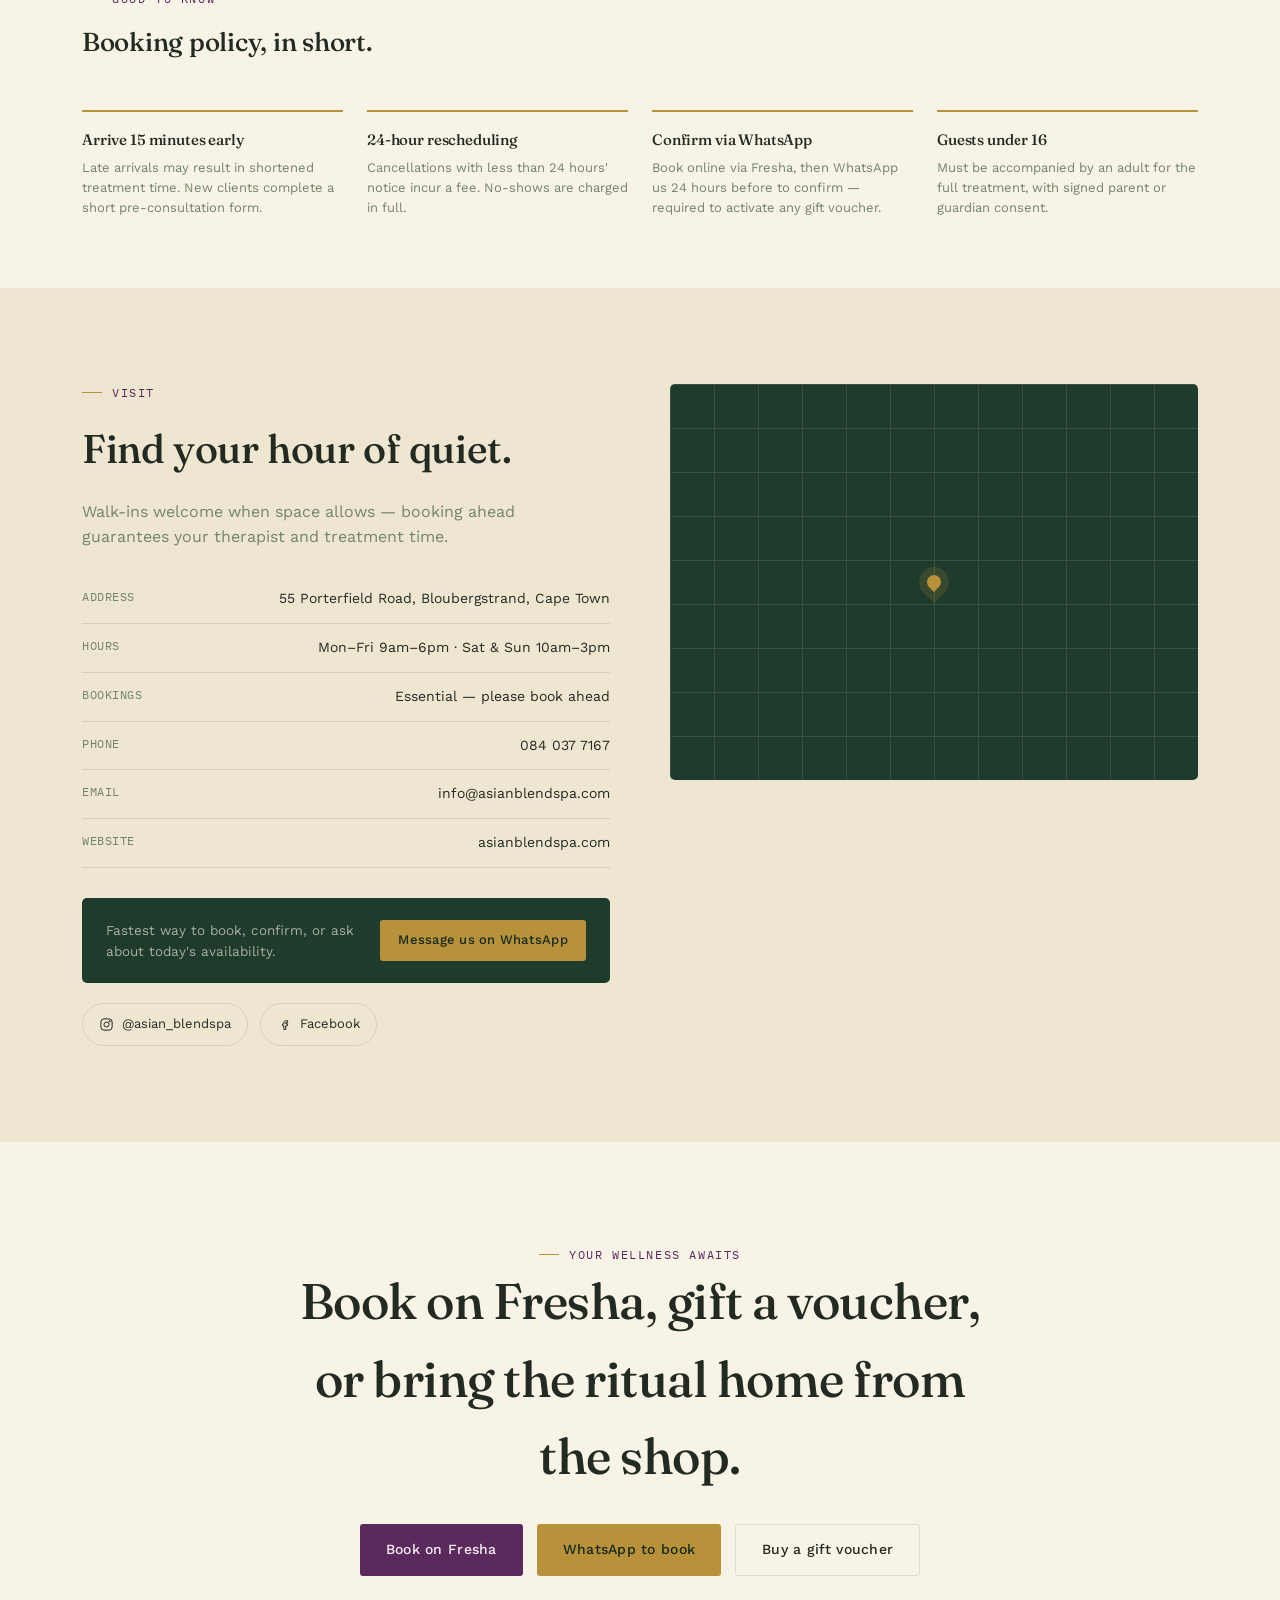
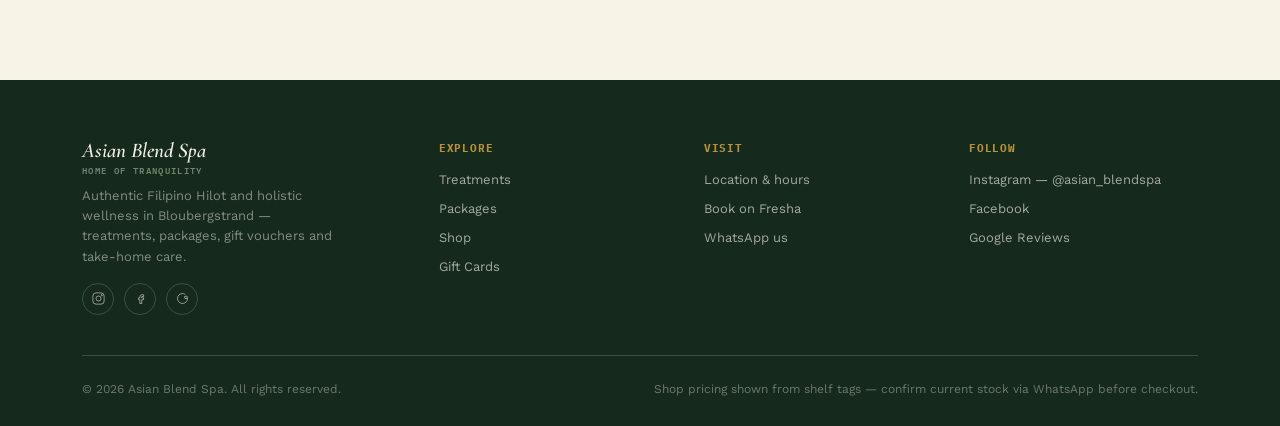
==== commit 47e7222b: "Revert marketing-site changes (wrong target; the app to update is the Netlify PWA) Co-Authored-By: C" ====
--- a/index.html
+++ b/index.html
@@ -3,52 +3,7 @@
 <head>
 <meta charset="UTF-8">
 <meta name="viewport" content="width=device-width, initial-scale=1.0">
-<title>Asian Blend Spa — Philippine Hilot Massage &amp; Asian Therapy Studio, Cape Town</title>
-<meta name="description" content="Asian Blend Spa, Bloubergstrand — Cape Town's first Filipino massage clinic. A personalised Asian-inspired therapy &amp; stretch studio specialising in authentic Philippine Hilot, plus Thai, deep tissue, hot stone, reflexology and Gua Sha.">
-<meta name="theme-color" content="#1F3B2C">
-<link rel="canonical" href="https://asianblendspa.com/">
-<link rel="icon" type="image/png" sizes="48x48" href="icons/favicon-48.png">
-<link rel="icon" type="image/png" sizes="192x192" href="icons/icon-192.png">
-<link rel="apple-touch-icon" href="icons/apple-touch-icon.png">
-<link rel="manifest" href="manifest.json">
-<meta name="apple-mobile-web-app-title" content="Asian Blend Spa">
-<meta property="og:type" content="website">
-<meta property="og:site_name" content="Asian Blend Spa">
-<meta property="og:title" content="Asian Blend Spa — Philippine Hilot Massage in Cape Town">
-<meta property="og:description" content="Authentic Philippine Hilot and holistic Asian therapies in Bloubergstrand. Home of Tranquility.">
-<meta property="og:image" content="https://asianblendspa.com/images/og-image.jpg">
-<meta property="og:url" content="https://asianblendspa.com/">
-<meta name="twitter:card" content="summary_large_image">
-<script type="application/ld+json">
-{
-  "@context": "https://schema.org",
-  "@type": "DaySpa",
-  "name": "Asian Blend Spa",
-  "alternateName": "Asian Blend Spa — Home of Tranquility",
-  "description": "Personalised Asian-inspired therapy & stretch studio specialising in authentic Philippine Hilot massage.",
-  "url": "https://asianblendspa.com/",
-  "logo": "https://asianblendspa.com/images/logo.png",
-  "image": "https://asianblendspa.com/images/og-image.jpg",
-  "telephone": "+27840377167",
-  "email": "info@asianblendspa.com",
-  "priceRange": "R350 – R1,500",
-  "address": {
-    "@type": "PostalAddress",
-    "streetAddress": "55 Porterfield Road",
-    "addressLocality": "Bloubergstrand, Cape Town",
-    "addressRegion": "Western Cape",
-    "addressCountry": "ZA"
-  },
-  "openingHoursSpecification": [
-    {"@type": "OpeningHoursSpecification", "dayOfWeek": ["Monday","Tuesday","Wednesday","Thursday","Friday"], "opens": "09:00", "closes": "18:00"},
-    {"@type": "OpeningHoursSpecification", "dayOfWeek": ["Saturday","Sunday"], "opens": "10:00", "closes": "15:00"}
-  ],
-  "sameAs": [
-    "https://www.facebook.com/asianblendspa",
-    "https://www.instagram.com/asian_blendspa"
-  ]
-}
-</script>
+<title>Asian Blend Spa — Home of Tranquility</title>
 <link rel="preconnect" href="https://fonts.googleapis.com">
 <link rel="preconnect" href="https://fonts.gstatic.com" crossorigin>
 <link href="https://fonts.googleapis.com/css2?family=Fraunces:opsz,wght@9..144,300;9..144,400;9..144,500;9..144,600&family=Cormorant+Garamond:ital,wght@1,500;1,600&family=Work+Sans:wght@300;400;500;600&family=IBM+Plex+Mono:wght@400;500&display=swap" rel="stylesheet">
@@ -58,11 +13,8 @@
     --forest-2:#15291D;
     --cream:#F8F3E7;
     --cream-2:#EFE6D2;
-    --plum:#6E2873;
-    --plum-2:#511C55;
-    --leaf:#178F57;
-    --leaf-bright:#1AAE6A;
-    --orchid:#86278C;
+    --plum:#5B2A5C;
+    --plum-2:#451F47;
     --gold:#B8923B;
     --sage:#74836B;
     --ink:#232A21;
@@ -73,7 +25,6 @@
   }
   *{margin:0;padding:0;box-sizing:border-box;}
   html{scroll-behavior:smooth;}
-  section[id]{scroll-margin-top:72px;}
   @media (prefers-reduced-motion: reduce){
     html{scroll-behavior:auto;}
     *{animation-duration:.01ms !important; animation-iteration-count:1 !important; transition-duration:.01ms !important;}
@@ -108,8 +59,8 @@
   nav.wrap{display:flex; align-items:center; justify-content:space-between; padding:14px 32px; transition:padding .3s ease;}
   header.scrolled nav.wrap{padding-top:10px; padding-bottom:10px;}
   .logo{display:flex; align-items:center; gap:10px;}
-  .logo-mark{height:44px; width:auto; flex-shrink:0;}
-  .logo-text{font-family:'Cormorant Garamond',serif; font-style:italic; font-weight:600; font-size:21px; line-height:1; color:var(--leaf);}
+  .logo-mark{width:42px; height:42px; flex-shrink:0; border-radius:50%; object-fit:cover;}
+  .logo-text{font-family:'Cormorant Garamond',serif; font-style:italic; font-weight:600; font-size:21px; line-height:1;}
   .logo-text small{display:block; font-family:'IBM Plex Mono',monospace; font-style:normal; font-size:8.5px; letter-spacing:.16em; color:var(--sage); margin-top:3px;}
   .nav-links{display:flex; align-items:center; gap:24px; font-size:13.5px;}
   .nav-links a:not(.btn){position:relative; padding:4px 0;}
@@ -158,50 +109,17 @@
   .pillar-name{font-family:'Fraunces',serif; font-size:16px; margin-bottom:3px;}
   .pillar-desc{font-size:12.5px; color:rgba(243,239,225,.6);}
 
-  /* HILOT — SIGNATURE SPECIALTY */
-  .hilot{padding:96px 0; position:relative; background-color:var(--cream-2); border-top:1px solid var(--line); border-bottom:1px solid var(--line);
-    /* banig — woven Filipino sleeping-mat texture */
-    background-image:
-      repeating-linear-gradient(45deg, rgba(23,143,87,.045) 0 10px, transparent 10px 20px),
-      repeating-linear-gradient(-45deg, rgba(134,39,140,.04) 0 10px, transparent 10px 20px);}
-  .hilot-head{display:grid; grid-template-columns:1.15fr .85fr; gap:56px; align-items:start;}
-  .hilot h2{font-size:clamp(30px,3.8vw,46px); line-height:1.1; margin:16px 0 20px;}
-  .hilot h2 em{font-style:italic; color:var(--leaf);}
-  .hilot p.intro{color:var(--sage); font-size:16.5px; max-width:54ch; margin-bottom:16px;}
-  .hilot p.intro strong{color:var(--ink); font-weight:500;}
-  .tagalog{font-family:'Cormorant Garamond',serif; font-style:italic; font-weight:600; color:var(--plum);}
-  .hilot-quote{margin-top:26px; padding:18px 22px; border-left:2px solid var(--gold); background:rgba(248,243,231,.75);}
-  .hilot-quote .word{font-family:'Cormorant Garamond',serif; font-style:italic; font-weight:600; font-size:30px; color:var(--leaf); line-height:1;}
-  .hilot-quote p{font-size:13.5px; color:var(--sage); margin-top:6px;}
-  .hilot-card{background:var(--forest); color:var(--on-forest); border-radius:8px; overflow:hidden; box-shadow:0 30px 60px -24px rgba(21,41,29,.45); position:sticky; top:96px;}
-  .hilot-card img{width:100%; aspect-ratio:16/10; object-fit:cover;}
-  .hilot-card-body{padding:26px 26px 28px;}
-  .hilot-card .sig{font-family:'IBM Plex Mono',monospace; font-size:10.5px; letter-spacing:.12em; text-transform:uppercase; color:var(--gold);}
-  .hilot-card h3{font-size:24px; margin:8px 0 4px;}
-  .hilot-card .sub{font-size:13px; color:rgba(243,239,225,.6); margin-bottom:16px;}
-  .hilot-prices{list-style:none; margin-bottom:22px;}
-  .hilot-prices li{display:flex; justify-content:space-between; align-items:baseline; padding:11px 0; border-bottom:1px dashed var(--line-on-forest); font-size:14px;}
-  .hilot-prices li span:last-child{font-family:'IBM Plex Mono',monospace; font-size:16px; color:var(--on-forest);}
-  .hilot-prices li small{color:rgba(243,239,225,.5); font-size:11.5px; margin-left:6px;}
-  .hilot-card .ctas{display:flex; gap:10px; flex-wrap:wrap;}
-  .hilot-card .new-note{font-size:12px; color:var(--gold); margin-top:14px;}
-  .ritual{margin-top:64px;}
-  .ritual-title{font-family:'IBM Plex Mono',monospace; font-size:11.5px; letter-spacing:.1em; text-transform:uppercase; color:var(--gold); margin-bottom:18px; padding-bottom:10px; border-bottom:1px solid var(--line);}
-  .ritual-grid{display:grid; grid-template-columns:repeat(4,1fr); gap:18px;}
-  .ritual-step{background:var(--cream); border:1px solid var(--line); border-radius:6px; padding:22px 20px 24px; position:relative;}
-  .ritual-step .n{display:block; font-family:'IBM Plex Mono',monospace; font-size:11.5px; color:var(--gold);}
-  .ritual-step .ico{width:44px; height:44px; color:var(--leaf); margin:12px 0 10px;}
-  .ritual-step h4{font-family:'Cormorant Garamond',serif; font-style:italic; font-weight:600; font-size:23px; color:var(--plum); line-height:1.1;}
-  .ritual-step .en{font-family:'IBM Plex Mono',monospace; font-size:10.5px; letter-spacing:.08em; text-transform:uppercase; color:var(--sage); margin:4px 0 10px;}
-  .ritual-step p{font-size:13.5px; color:var(--sage);}
-  .benefits{margin-top:56px;}
-  .benefit-grid{display:grid; grid-template-columns:repeat(5,1fr); gap:12px;}
-  .benefit{display:flex; align-items:center; gap:10px; padding:14px 16px; background:var(--cream); border:1px solid var(--line); border-radius:40px; font-size:13.5px;}
-  .benefit::before{content:''; width:9px; height:9px; flex-shrink:0; border-radius:50% 0 50% 0; background:linear-gradient(135deg,var(--leaf-bright),var(--orchid));}
-  .hilot-disclaimer{margin-top:26px; font-size:12px; color:var(--sage); max-width:80ch;}
-
-  /* BRAND MARK in final CTA */
-  .brand-logo{width:min(300px,70%); margin:0 auto 26px;}
+  /* HILOT STORY */
+  .story{padding:88px 0; border-top:1px solid var(--line); border-bottom:1px solid var(--line);}
+  .story-grid{display:grid; grid-template-columns:1fr 1fr; gap:56px; align-items:center;}
+  .story h2{font-size:clamp(28px,3.4vw,40px); margin:16px 0 18px;}
+  .story p{color:var(--sage); font-size:16px; margin-bottom:22px; max-width:48ch;}
+  .story blockquote{font-family:'Fraunces',serif; font-style:italic; font-size:19px; color:var(--plum); border-left:2px solid var(--gold); padding-left:18px; margin-top:24px;}
+  .story-visual{display:flex; flex-direction:column; gap:14px;}
+  .story-step{display:flex; gap:16px; align-items:flex-start; padding:16px 20px; background:var(--cream-2); border-radius:4px;}
+  .story-step .n{font-family:'IBM Plex Mono',monospace; font-size:12px; color:var(--gold); flex-shrink:0; padding-top:2px;}
+  .story-step h4{font-size:16px; margin-bottom:4px;}
+  .story-step p{font-size:13.5px; color:var(--sage); margin:0; max-width:none;}
 
   /* SECTION HEAD generic */
   .section-head{display:flex; justify-content:space-between; align-items:flex-end; gap:24px; margin-bottom:48px; flex-wrap:wrap;}
@@ -352,10 +270,7 @@
 
   @media (max-width:980px){
     .hero-grid{grid-template-columns:1fr; gap:36px;}
-    .hilot-head{grid-template-columns:1fr; gap:36px;}
-    .hilot-card{position:static;}
-    .ritual-grid{grid-template-columns:repeat(2,1fr);}
-    .benefit-grid{grid-template-columns:repeat(2,1fr);}
+    .story-grid{grid-template-columns:1fr; gap:32px;}
     .tx-grid{grid-template-columns:repeat(2,1fr);}
     .awards-row{grid-template-columns:1fr; row-gap:22px;}
     .testimonials{grid-template-columns:1fr;}
@@ -378,10 +293,6 @@
     .nav-toggle{display:flex; flex-direction:column; gap:5px; background:none; z-index:210; padding:6px;}
     .nav-toggle span{width:22px; height:1.5px; background:var(--ink); display:block;}
     .tx-grid{grid-template-columns:1fr;}
-    .wrap{padding:0 16px;}
-    nav.wrap{padding-left:16px; padding-right:16px;}
-    .ritual-grid{grid-template-columns:1fr;}
-    .benefit-grid{grid-template-columns:1fr;}
     .gift-amounts{grid-template-columns:repeat(2,1fr);}
     .shop-grid{grid-template-columns:1fr;}
     .policy-grid{grid-template-columns:1fr;}
@@ -397,11 +308,10 @@
 <header id="siteHeader">
   <nav class="wrap">
     <a href="#top" class="logo">
-      <img class="logo-mark" src="images/logo-mark.png" alt="Asian Blend Spa logo" width="26" height="42">
+      <img class="logo-mark" src="[data-uri]" alt="Asian Blend Spa logo">
       <span class="logo-text">Asian Blend Spa<small>HOME OF TRANQUILITY</small></span>
     </a>
     <div class="nav-links" id="navLinks">
-      <a href="#hilot">Hilot</a>
       <a href="#services">Treatments</a>
       <a href="#packages">Packages</a>
       <a href="#shop">Shop</a>
@@ -430,10 +340,10 @@
       <div>
         <div class="eyebrow reveal">The first Filipino massage clinic in Cape Town</div>
         <h1 class="reveal">Authentic healing.<br>Total wellness.<br><em>Lasting balance.</em></h1>
-        <p class="lede reveal">A personalised Asian-inspired therapy &amp; stretch studio, built around the ancient Filipino healing art of <strong>Philippine Hilot</strong> — to restore balance, release tension, and renew body, mind and spirit in Bloubergstrand, Cape Town.</p>
+        <p class="lede reveal">We combine the ancient Filipino art of Hilot with holistic Asian therapies to restore balance, release tension, and renew your body, mind and spirit — in Bloubergstrand, Cape Town.</p>
         <div class="hero-ctas reveal">
           <a href="#book" class="btn btn-primary">Book your healing journey</a>
-          <a href="#hilot" class="btn btn-ghost">Discover Hilot</a>
+          <a href="https://wa.me/27840377167" class="btn btn-ghost">WhatsApp us</a>
         </div>
         <div class="trust-row reveal">
           <div>
@@ -459,91 +369,28 @@
     </div>
   </section>
 
-  <!-- HILOT — OUR SPECIALTY -->
-  <section class="hilot" id="hilot">
-    <div class="wrap">
-      <div class="hilot-head">
-        <div class="reveal">
-          <div class="eyebrow">Our specialty · Philippine Hilot</div>
-          <h2>The healing hands of the Philippines, <em>here in Cape Town.</em></h2>
-          <p class="intro">Long before spas, every Filipino village had its <span class="tagalog">manghihilot</span> — a traditional healer whose knowledge was handed down from elder to apprentice, within families, for generations. <strong>Hilot</strong> comes from the Tagalog word for rubbing and pressing: an intuitive, hands-on art that blends massage, gentle joint alignment and energy work to bring the body back into balance.</p>
-          <p class="intro">As Cape Town's first Filipino massage clinic, Hilot is the heart of everything we do. Every session is personalised — the therapist reads your body first, then works with palms, thumbs and forearms where you actually need it, not to a fixed routine.</p>
-          <div class="hilot-quote">
-            <div class="word">Ginhawa</div>
-            <p>The Filipino word for relief, ease and well-being — the feeling Hilot is meant to leave you with.</p>
-          </div>
-        </div>
-
-        <aside class="hilot-card reveal" aria-label="Philippine Hilot prices">
-          <img src="images/treatments/philippine-hilot.jpg" alt="Therapist performing a Philippine Hilot massage" loading="lazy">
-          <div class="hilot-card-body">
-            <div class="sig">Signature treatment</div>
-            <h3>Philippine Hilot Massage</h3>
-            <div class="sub">Whole-body Hilot with warm coconut oil &amp; banana leaf</div>
-            <ul class="hilot-prices">
-              <li><span>30 min<small>focused area, except back</small></span><span>R350</span></li>
-              <li><span>60 min</span><span>R600</span></li>
-              <li><span>90 min</span><span>R800</span></li>
-              <li><span>2 hours</span><span>R950</span></li>
-            </ul>
-            <div class="ctas">
-              <a href="https://www.fresha.com/a/asian-blend-spa-home-of-tranquility-cape-town-55-porterfield-road-wdeh2u6j" target="_blank" rel="noopener" class="btn btn-gold btn-small">Book Hilot on Fresha</a>
-              <a href="https://wa.me/27840377167?text=Hi%20Asian%20Blend%20Spa%2C%20I%27d%20like%20to%20book%20a%20Philippine%20Hilot%20massage." class="btn btn-ghost on-forest btn-small">WhatsApp</a>
-            </div>
-            <div class="new-note">New clients save 10% on their first Hilot booking.</div>
-          </div>
-        </aside>
-      </div>
-
-      <div class="ritual reveal">
-        <div class="ritual-title">The Hilot ritual — four traditional steps</div>
-        <div class="ritual-grid">
-          <div class="ritual-step">
-            <span class="n">01</span>
-            <svg class="ico" viewBox="0 0 48 48" fill="none" stroke="currentColor" stroke-width="1.5" stroke-linecap="round" stroke-linejoin="round" aria-hidden="true"><path d="M14 30c0-6 4-12 10-14M34 30c0-6-4-12-10-14"/><path d="M10 34c4 4 9 6 14 6s10-2 14-6"/><circle cx="24" cy="12" r="3"/></svg>
-            <h4>Pakiramdam</h4>
-            <div class="en">Feeling the body</div>
-            <p>Before any pressure, your therapist reads the body with open palms — finding where tension, tightness and <span class="tagalog">lamig</span> (trapped cold) have settled.</p>
-          </div>
-          <div class="ritual-step">
-            <span class="n">02</span>
-            <svg class="ico" viewBox="0 0 48 48" fill="none" stroke="currentColor" stroke-width="1.5" stroke-linecap="round" stroke-linejoin="round" aria-hidden="true"><path d="M8 40C14 22 26 10 42 8c-2 16-14 28-32 32z"/><path d="M8 40L34 16M18 30l-4-8M24 24l-2-9M28 28l8-1M22 34l9 1"/></svg>
-            <h4>Dahon ng saging</h4>
-            <div class="en">Warm banana leaf</div>
-            <p>Warmed banana leaves are laid over the back. Traditionally, the leaf dries fastest where heat and tension gather — showing where the work is needed.</p>
-          </div>
-          <div class="ritual-step">
-            <span class="n">03</span>
-            <svg class="ico" viewBox="0 0 48 48" fill="none" stroke="currentColor" stroke-width="1.5" stroke-linecap="round" stroke-linejoin="round" aria-hidden="true"><path d="M24 6c-8 10-12 17-12 23a12 12 0 0 0 24 0c0-6-4-13-12-23z"/><path d="M18 30a6 6 0 0 0 6 6"/></svg>
-            <h4>Langis ng niyog</h4>
-            <div class="en">Warm coconut oil</div>
-            <p>Warm virgin coconut oil and long, rhythmic palm strokes, with thumb and forearm pressure to release knots, ease the joints and restore energy flow.</p>
-          </div>
-          <div class="ritual-step">
-            <span class="n">04</span>
-            <svg class="ico" viewBox="0 0 48 48" fill="none" stroke="currentColor" stroke-width="1.5" stroke-linecap="round" stroke-linejoin="round" aria-hidden="true"><path d="M6 30h36"/><path d="M12 30a12 12 0 0 1 24 0"/><path d="M24 10v4M12 15l3 3M36 15l-3 3M6 38h36"/></svg>
-            <h4>Pahinga</h4>
-            <div class="en">Rest &amp; restore</div>
-            <p>A slow, unhurried close with gentle stretching, so your nervous system settles before you step back into your day.</p>
-          </div>
-        </div>
-      </div>
-
-      <div class="benefits reveal">
-        <div class="ritual-title">Why clients come back for Hilot</div>
-        <div class="benefit-grid">
-          <div class="benefit">Deep muscle relaxation</div>
-          <div class="benefit">Improved circulation</div>
-          <div class="benefit">Pain relief</div>
-          <div class="benefit">Flexibility &amp; mobility</div>
-          <div class="benefit">Detoxification</div>
-          <div class="benefit">Stress reduction</div>
-          <div class="benefit">Balanced energy flow</div>
-          <div class="benefit">Postural correction</div>
-          <div class="benefit">Easier digestion</div>
-          <div class="benefit">Holistic healing</div>
-        </div>
-        <p class="hilot-disclaimer">Hilot is a traditional wellness practice and not a substitute for medical care. Please let us know about any injuries, pregnancy or medical conditions when you book so we can adapt your treatment.</p>
+  <!-- HILOT STORY -->
+  <section class="story">
+    <div class="wrap story-grid">
+      <div class="reveal">
+        <div class="eyebrow">The Hilot technique</div>
+        <h2>An ancient Filipino healing art.</h2>
+        <p>Hilot uses specialised thumb, palm and elbow techniques to release tight muscles, improve energy flow and restore the body's natural balance — passed down through generations, not learned from a manual.</p>
+        <blockquote>"Feel lighter. Move better. Live better."</blockquote>
+      </div>
+      <div class="story-visual reveal">
+        <div class="story-step">
+          <span class="n">01</span>
+          <div><h4>Deep release</h4><p>Rhythmic massage that reads where your body is holding tension.</p></div>
+        </div>
+        <div class="story-step">
+          <span class="n">02</span>
+          <div><h4>Energy flow</h4><p>Acupressure and stretching to release deep-set tightness and improve circulation.</p></div>
+        </div>
+        <div class="story-step">
+          <span class="n">03</span>
+          <div><h4>Total relaxation</h4><p>A warm, unhurried close that calms the nervous system before you leave.</p></div>
+        </div>
       </div>
     </div>
   </section>
@@ -560,38 +407,38 @@
       </div>
 
       <div class="tx-grid reveal">
-        <div class="tx-card"><img class="tx-photo" src="images/treatments/philippine-hilot.jpg" alt="Philippine Hilot treatment" loading="lazy"><div class="tx-body"><div class="tx-name">Philippine Hilot</div><div class="tx-desc">Palm pressure and stretching to restore balance and energy flow.</div></div></div>
-        <div class="tx-card"><img class="tx-photo" src="images/treatments/thai-oil-massage.jpg" alt="Thai Oil Massage treatment" loading="lazy"><div class="tx-body"><div class="tx-name">Thai Oil Massage</div><div class="tx-desc">Acupressure, gentle stretching and warm oil for flexibility.</div></div></div>
-        <div class="tx-card"><img class="tx-photo" src="images/treatments/sports-deep-tissue.jpg" alt="Sports Deep Tissue treatment" loading="lazy"><div class="tx-body"><div class="tx-name">Sports Deep Tissue</div><div class="tx-desc">Targets chronic tension layers to aid recovery and performance.</div></div></div>
-        <div class="tx-card"><img class="tx-photo" src="images/treatments/herbal-compress.jpg" alt="Herbal Compress treatment" loading="lazy"><div class="tx-body"><div class="tx-name">Herbal Compress</div><div class="tx-desc">Warm herbal bundles to detoxify, circulate and deeply relax.</div></div></div>
-        <div class="tx-card"><img class="tx-photo" src="images/treatments/hot-stone-massage.jpg" alt="Hot Stone Massage treatment" loading="lazy"><div class="tx-body"><div class="tx-name">Hot Stone Massage</div><div class="tx-desc">Smooth heated stones melt away tension and induce deep calm.</div></div></div>
-        <div class="tx-card"><img class="tx-photo" src="images/treatments/reflexology.jpg" alt="Reflexology treatment" loading="lazy"><div class="tx-body"><div class="tx-name">Reflexology</div><div class="tx-desc">Reflex points on the feet to promote healing and restore balance.</div></div></div>
-        <div class="tx-card"><img class="tx-photo" src="images/treatments/swedish-massage.jpg" alt="Swedish Massage treatment" loading="lazy"><div class="tx-body"><div class="tx-name">Swedish Massage</div><div class="tx-desc">Long, flowing strokes for full-body relaxation and circulation.</div></div></div>
-        <div class="tx-card"><img class="tx-photo" src="images/treatments/gua-sha-facial.jpg" alt="Gua Sha Facial treatment" loading="lazy"><div class="tx-body"><div class="tx-name">Gua Sha Facial</div><div class="tx-desc">Lymphatic drainage technique that reduces puffiness for radiant skin.</div></div></div>
-        <div class="tx-card"><img class="tx-photo" src="images/treatments/foot-spa-treat.jpg" alt="Foot Spa Treat treatment" loading="lazy"><div class="tx-body"><div class="tx-name">Foot Spa Treat</div><div class="tx-desc">A relaxing soak with exfoliation to refresh tired feet.</div></div></div>
+        <div class="tx-card"><img class="tx-photo" src="[data-uri]" alt="Philippine Hilot treatment" loading="lazy"><div class="tx-body"><div class="tx-name">Philippine Hilot</div><div class="tx-desc">Palm pressure and stretching to restore balance and energy flow.</div></div></div>
+        <div class="tx-card"><img class="tx-photo" src="[data-uri]" alt="Thai Oil Massage treatment" loading="lazy"><div class="tx-body"><div class="tx-name">Thai Oil Massage</div><div class="tx-desc">Acupressure, gentle stretching and warm oil for flexibility.</div></div></div>
+        <div class="tx-card"><img class="tx-photo" src="[data-uri]" alt="Sports Deep Tissue treatment" loading="lazy"><div class="tx-body"><div class="tx-name">Sports Deep Tissue</div><div class="tx-desc">Targets chronic tension layers to aid recovery and performance.</div></div></div>
+        <div class="tx-card"><img class="tx-photo" src="[data-uri]" alt="Herbal Compress treatment" loading="lazy"><div class="tx-body"><div class="tx-name">Herbal Compress</div><div class="tx-desc">Warm herbal bundles to detoxify, circulate and deeply relax.</div></div></div>
+        <div class="tx-card"><img class="tx-photo" src="[data-uri]" alt="Hot Stone Massage treatment" loading="lazy"><div class="tx-body"><div class="tx-name">Hot Stone Massage</div><div class="tx-desc">Smooth heated stones melt away tension and induce deep calm.</div></div></div>
+        <div class="tx-card"><img class="tx-photo" src="[data-uri]" alt="Reflexology treatment" loading="lazy"><div class="tx-body"><div class="tx-name">Reflexology</div><div class="tx-desc">Reflex points on the feet to promote healing and restore balance.</div></div></div>
+        <div class="tx-card"><img class="tx-photo" src="[data-uri]" alt="Swedish Massage treatment" loading="lazy"><div class="tx-body"><div class="tx-name">Swedish Massage</div><div class="tx-desc">Long, flowing strokes for full-body relaxation and circulation.</div></div></div>
+        <div class="tx-card"><img class="tx-photo" src="[data-uri]" alt="Gua Sha Facial treatment" loading="lazy"><div class="tx-body"><div class="tx-name">Gua Sha Facial</div><div class="tx-desc">Lymphatic drainage technique that reduces puffiness for radiant skin.</div></div></div>
+        <div class="tx-card"><img class="tx-photo" src="[data-uri]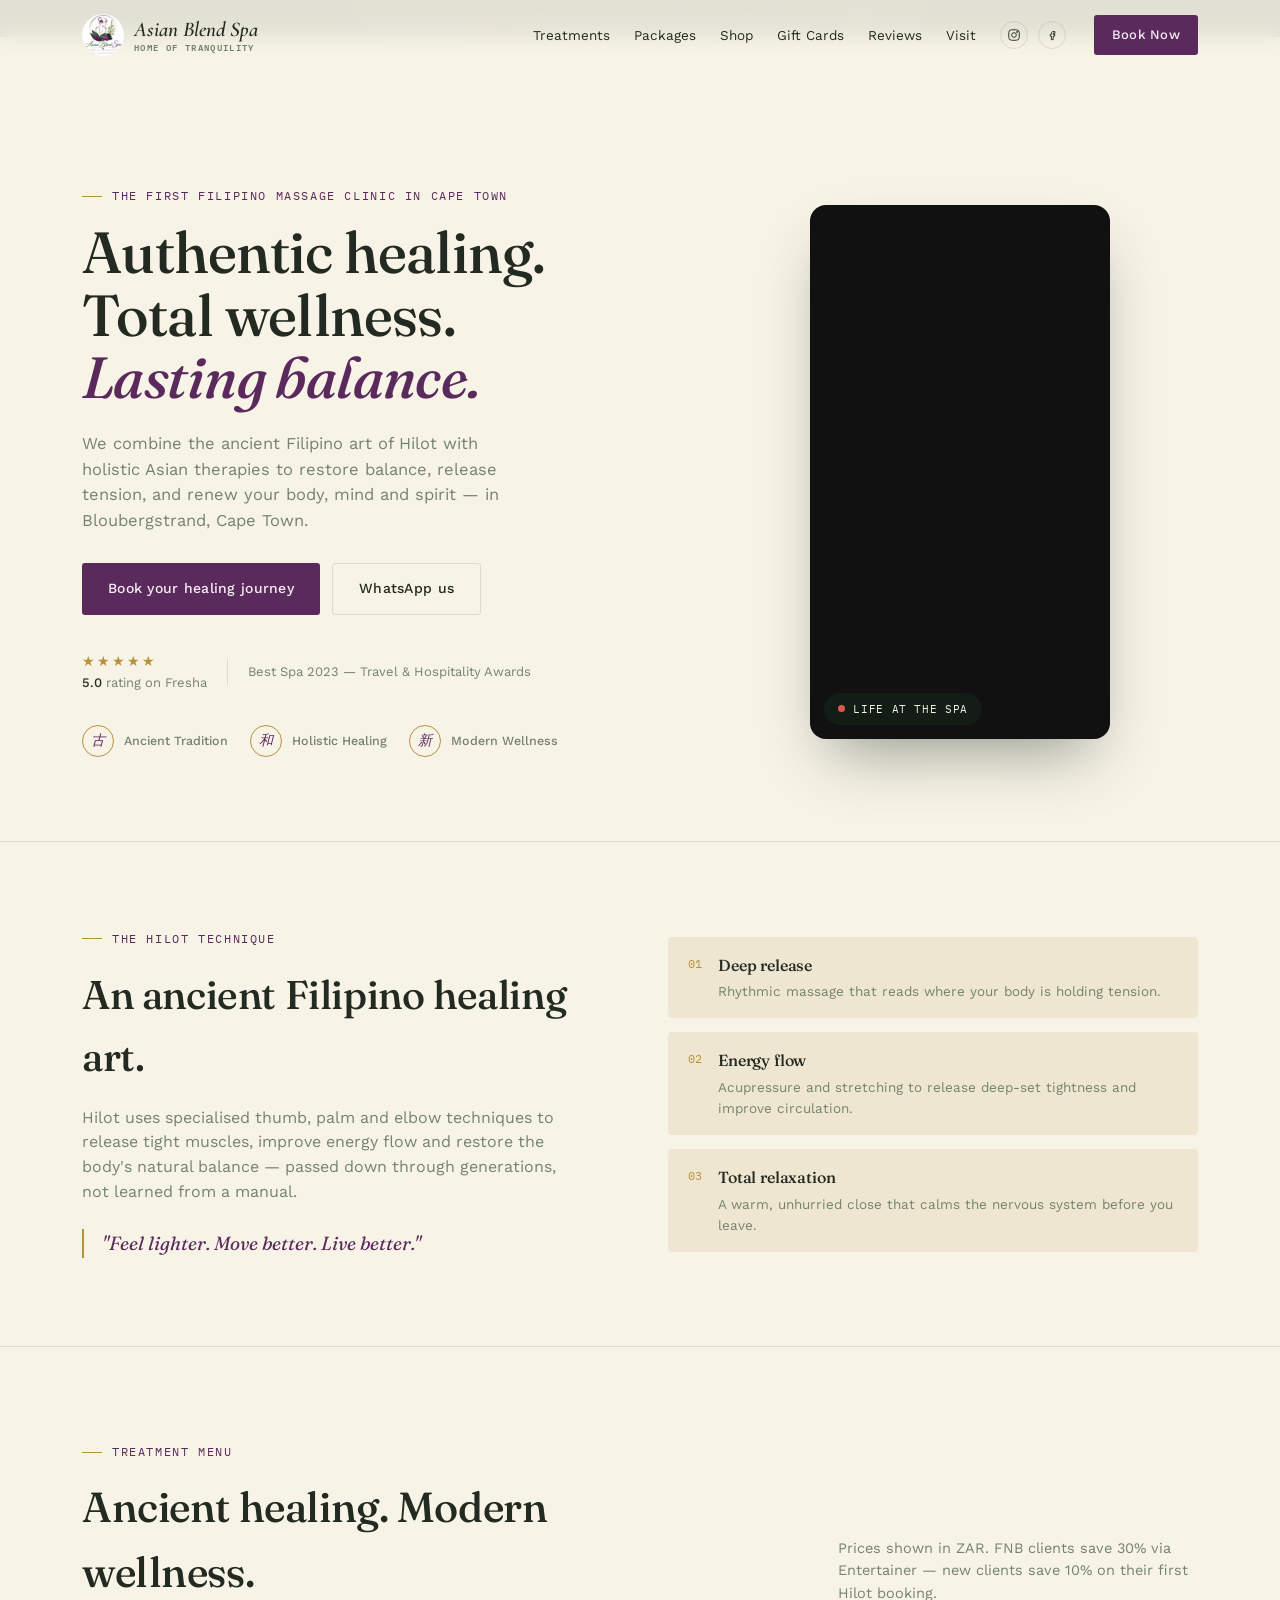
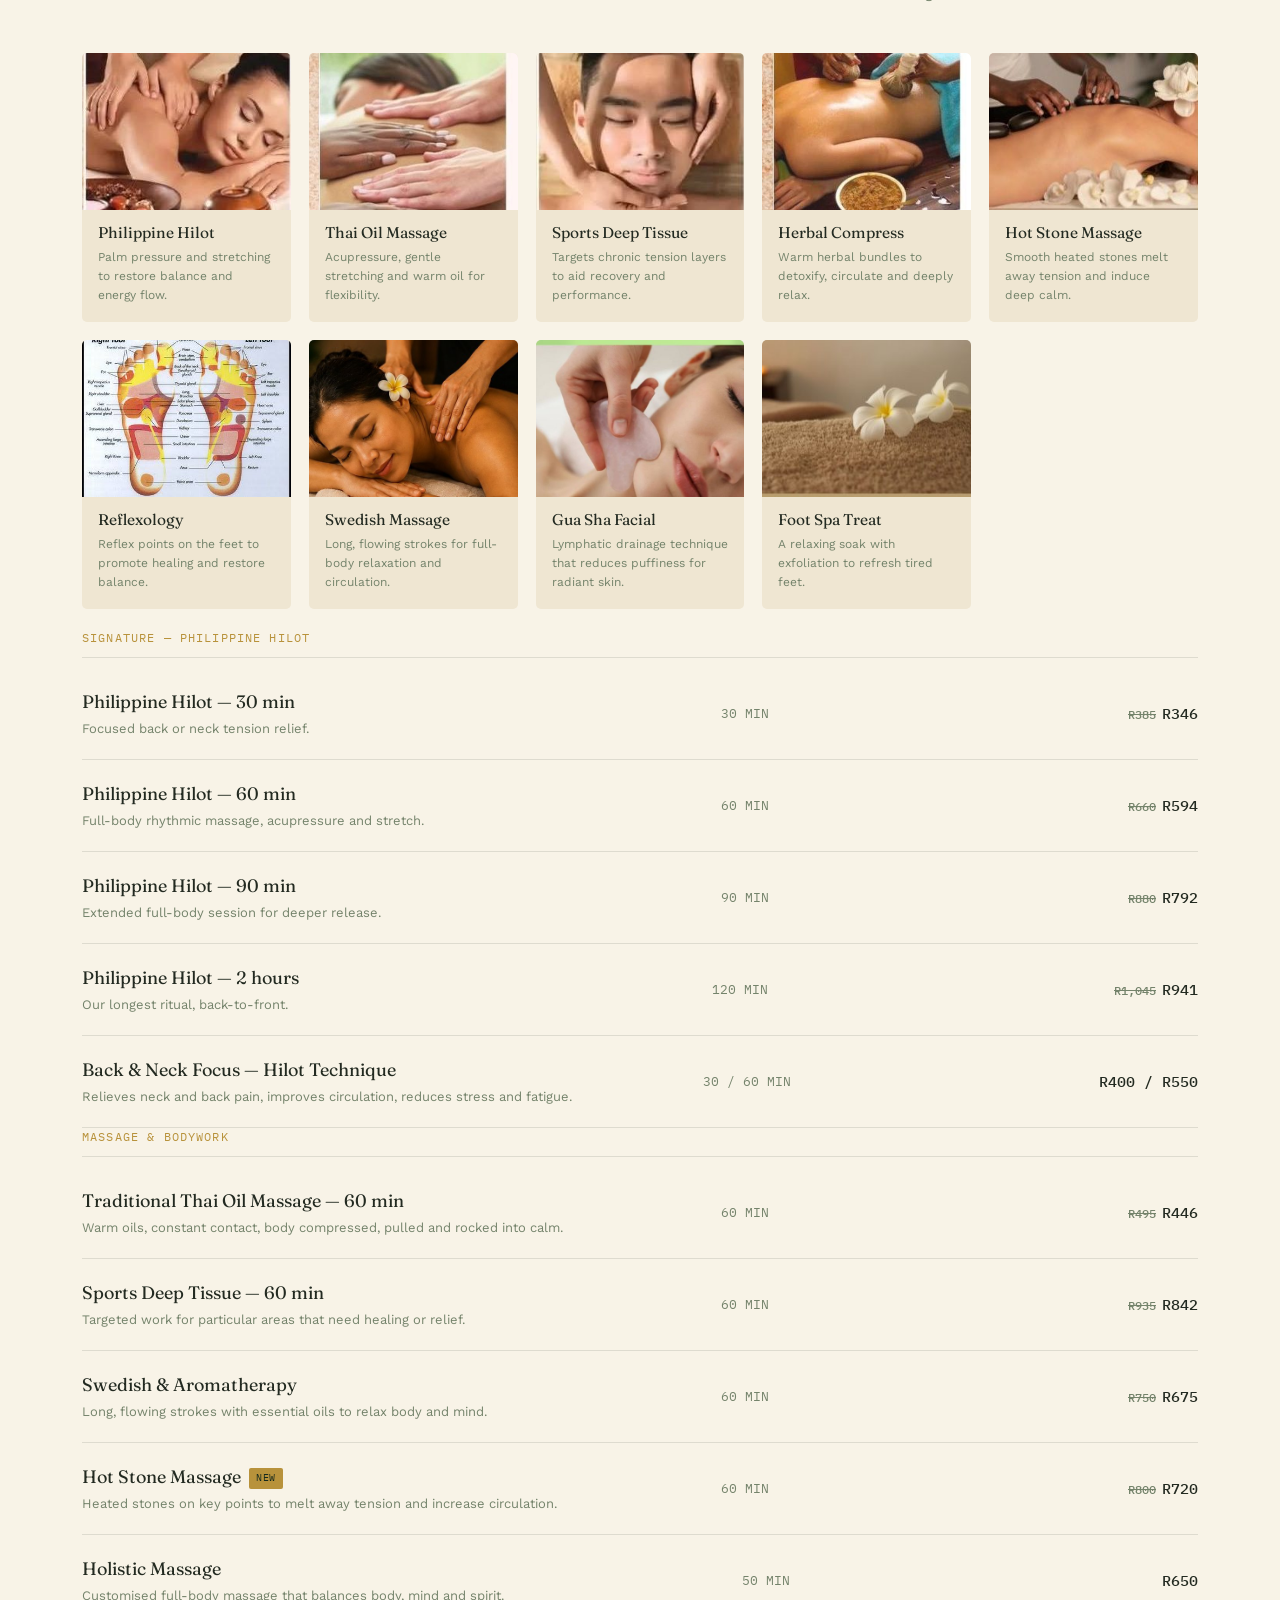
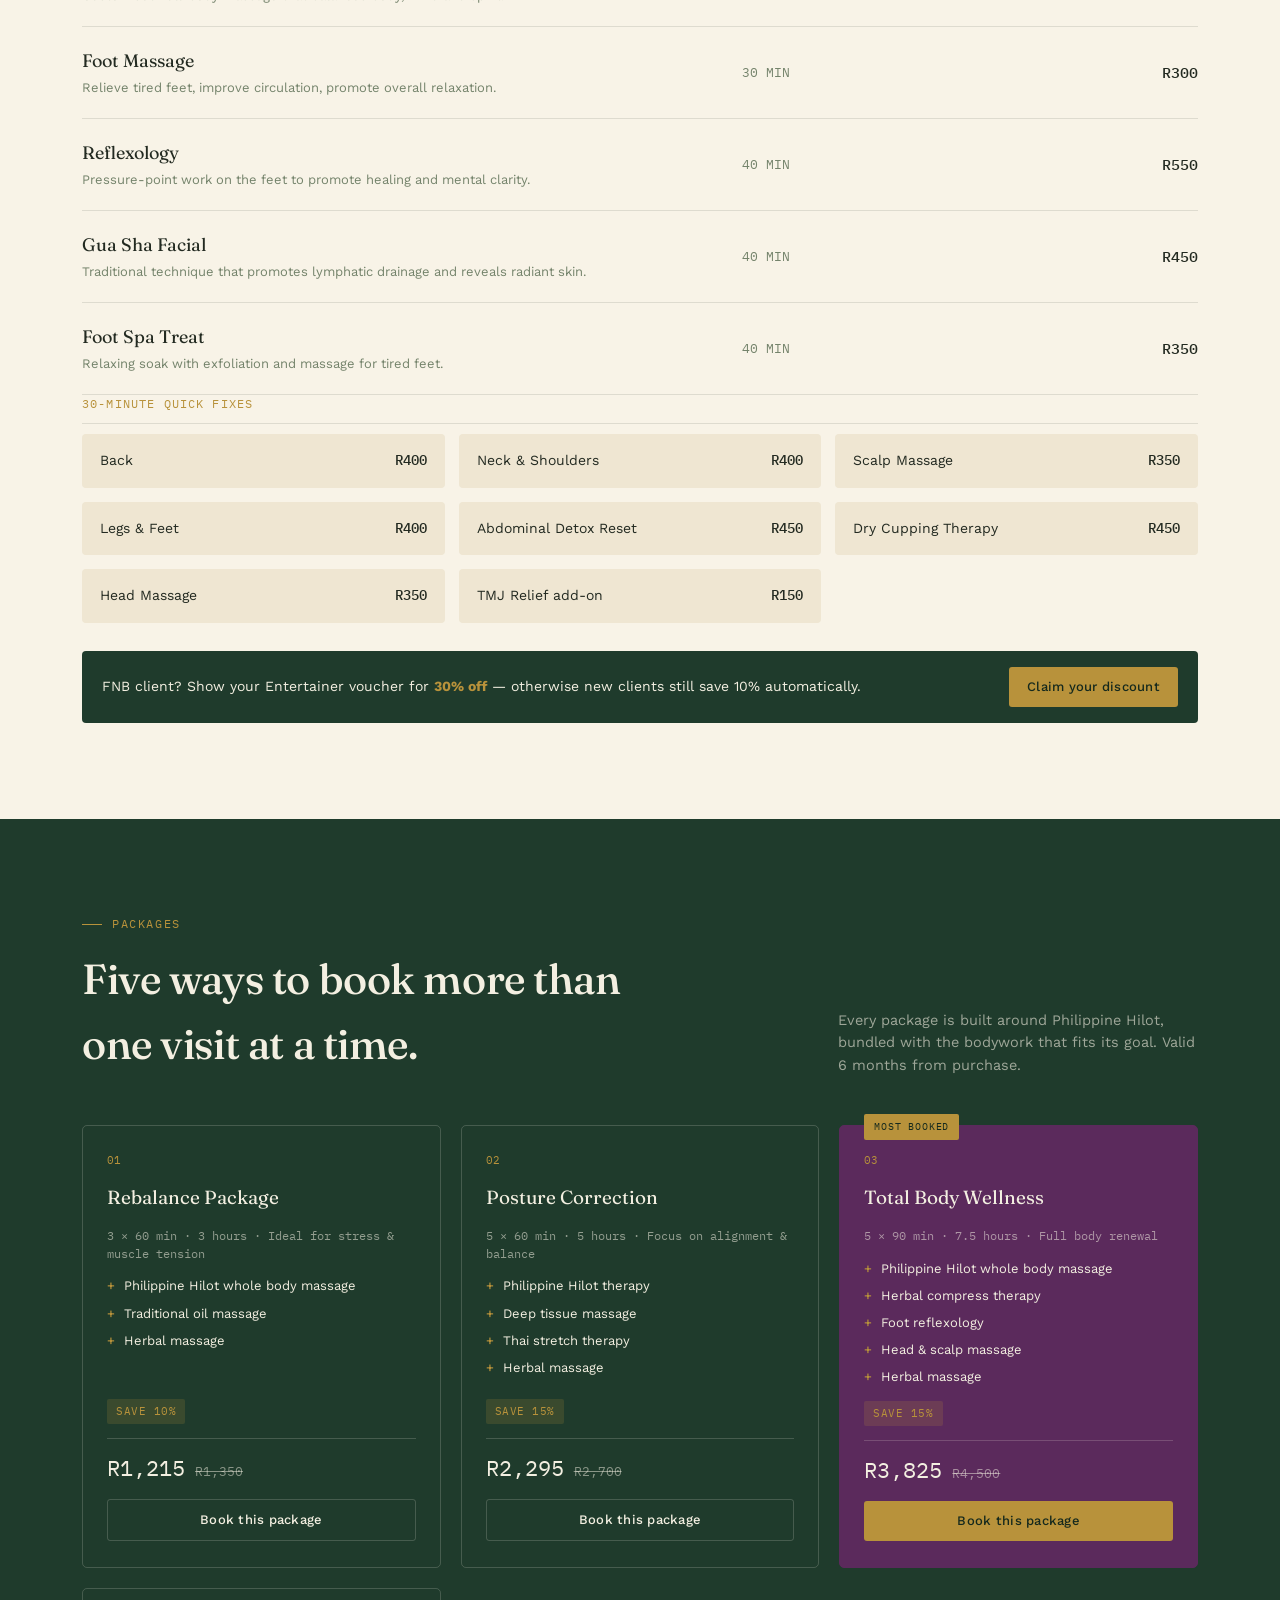
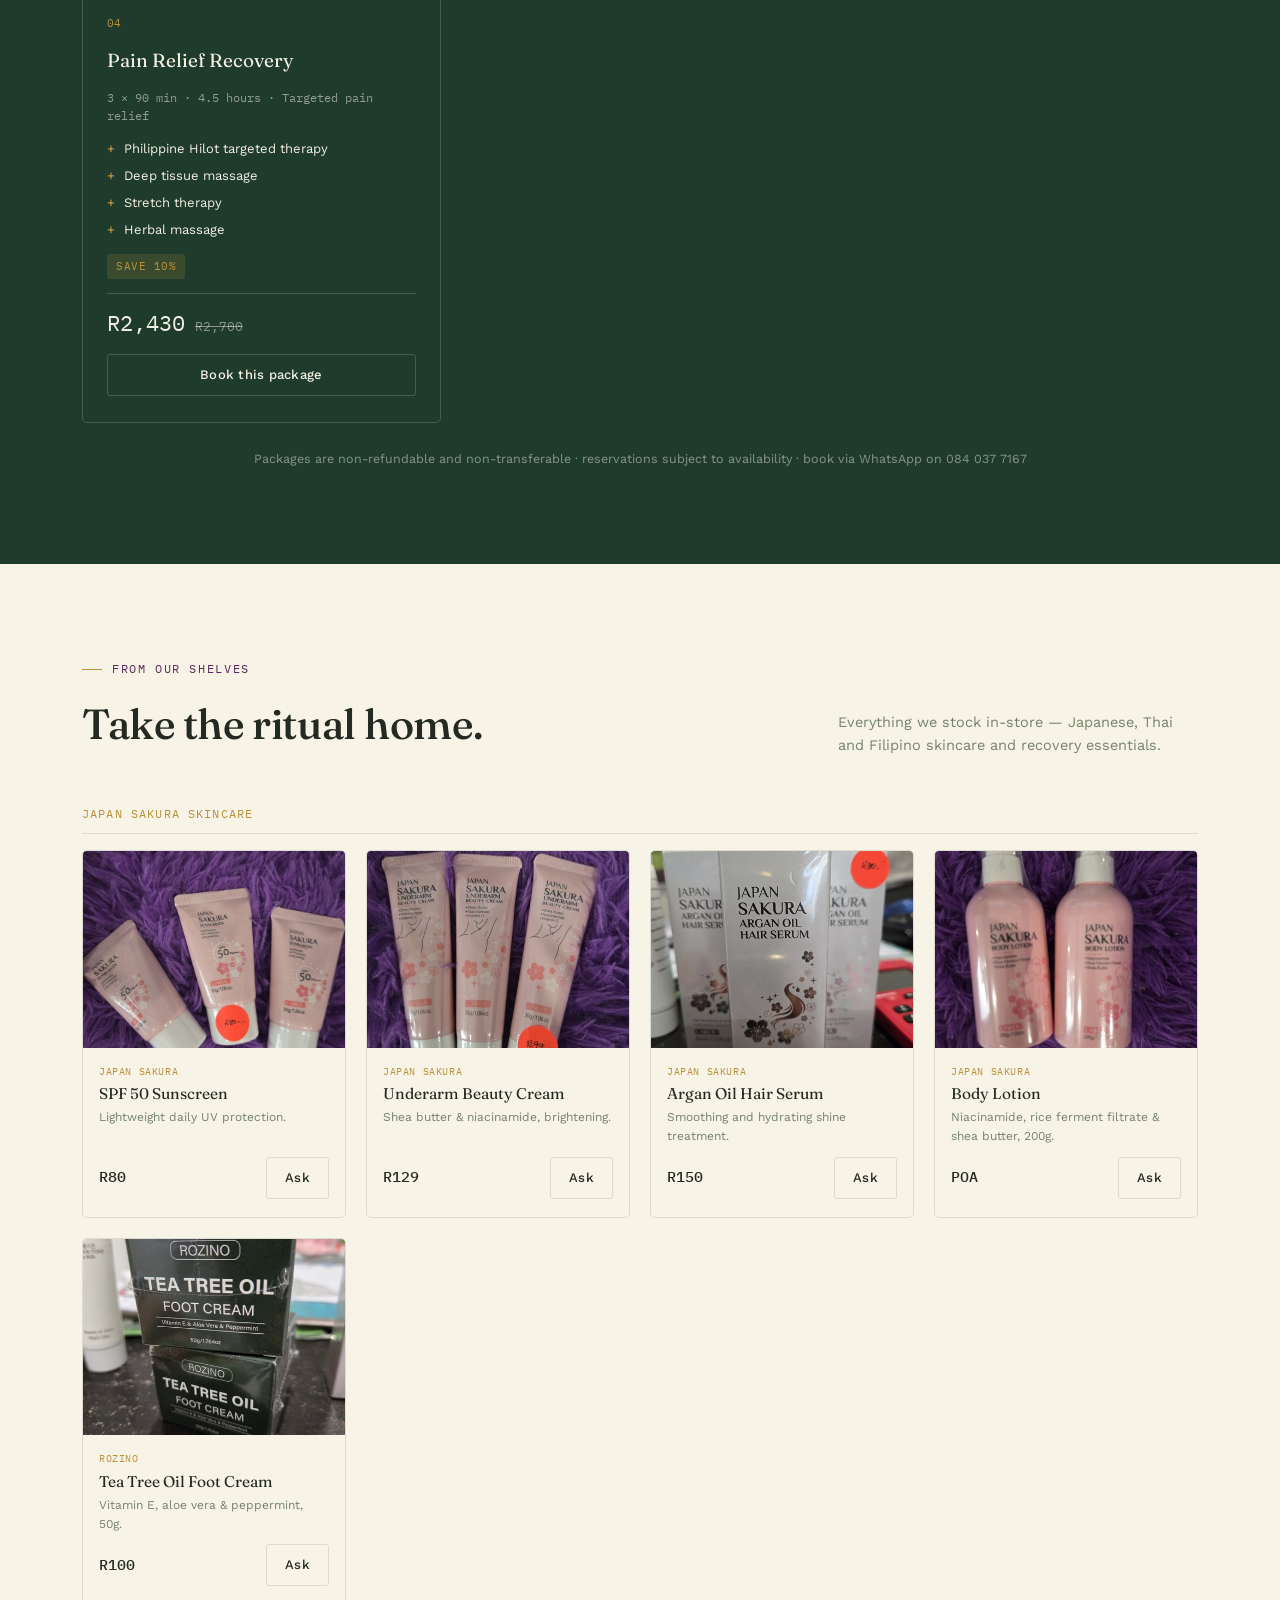
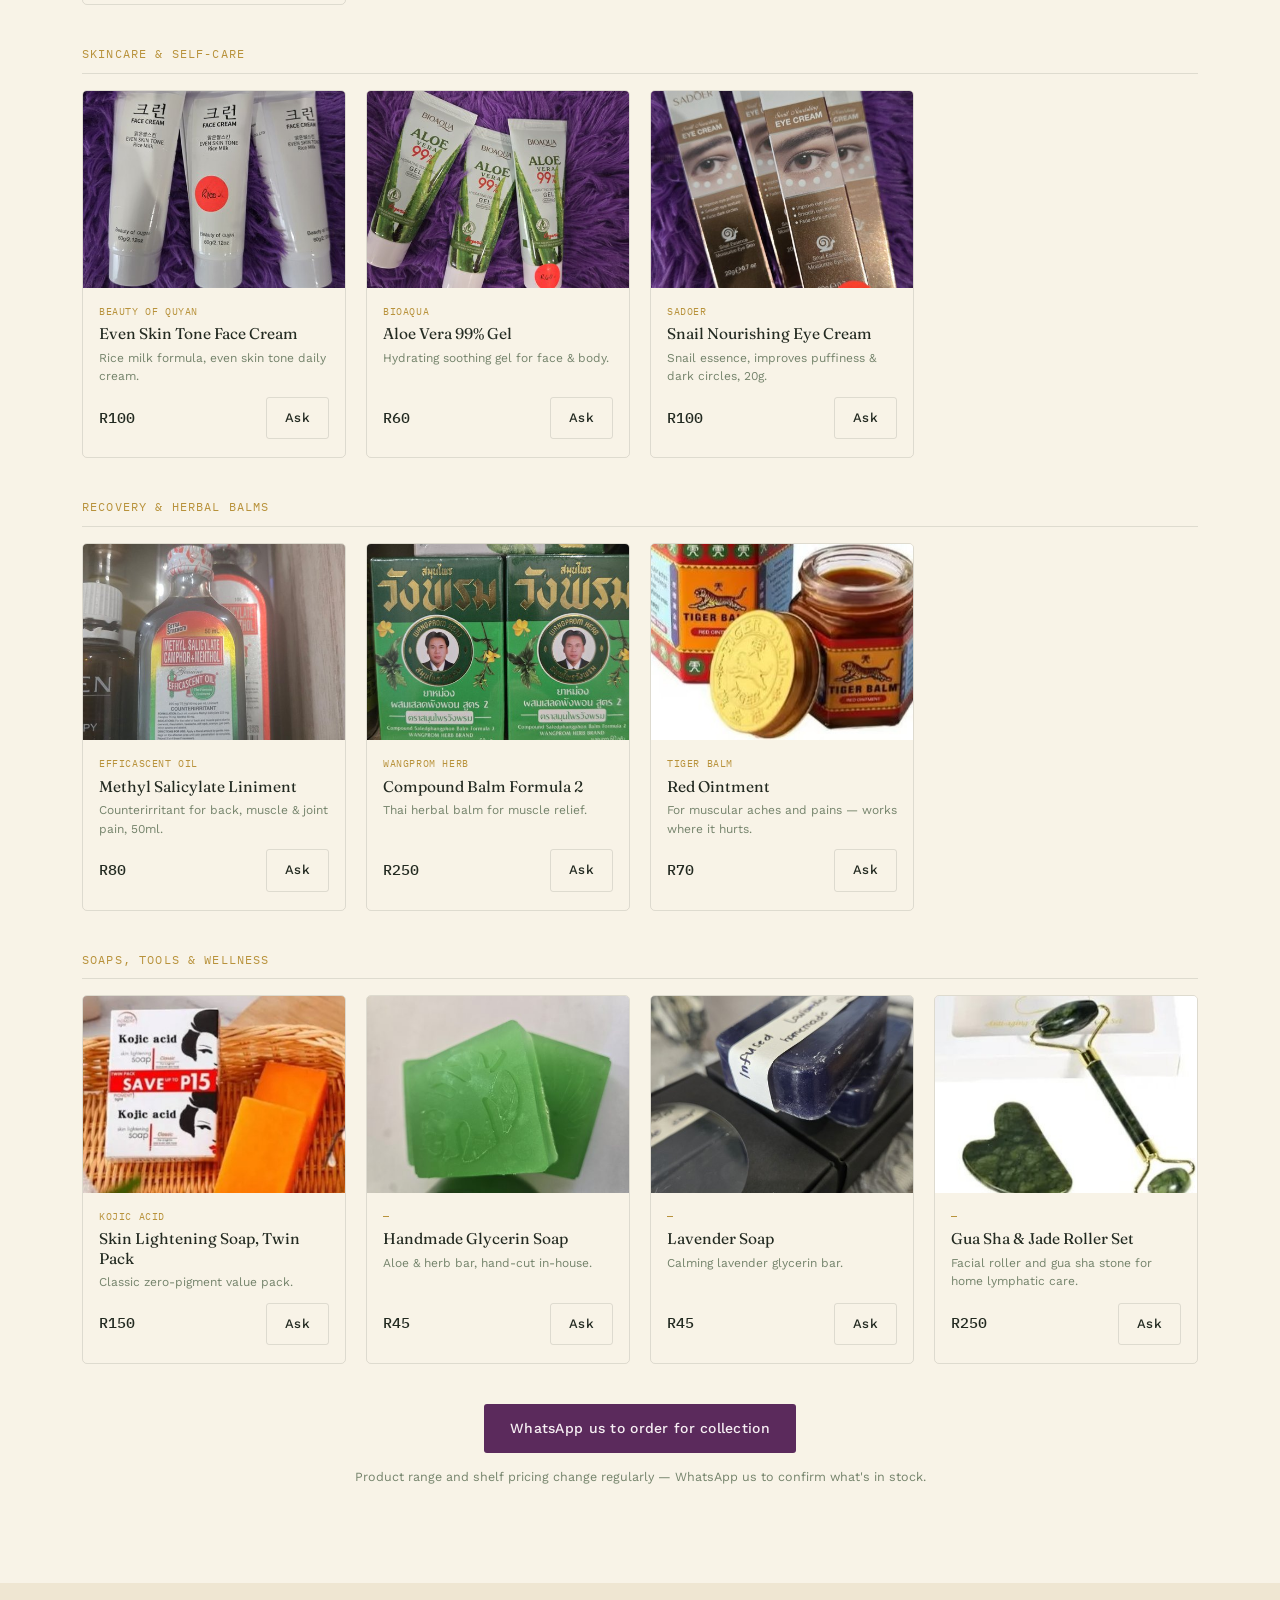
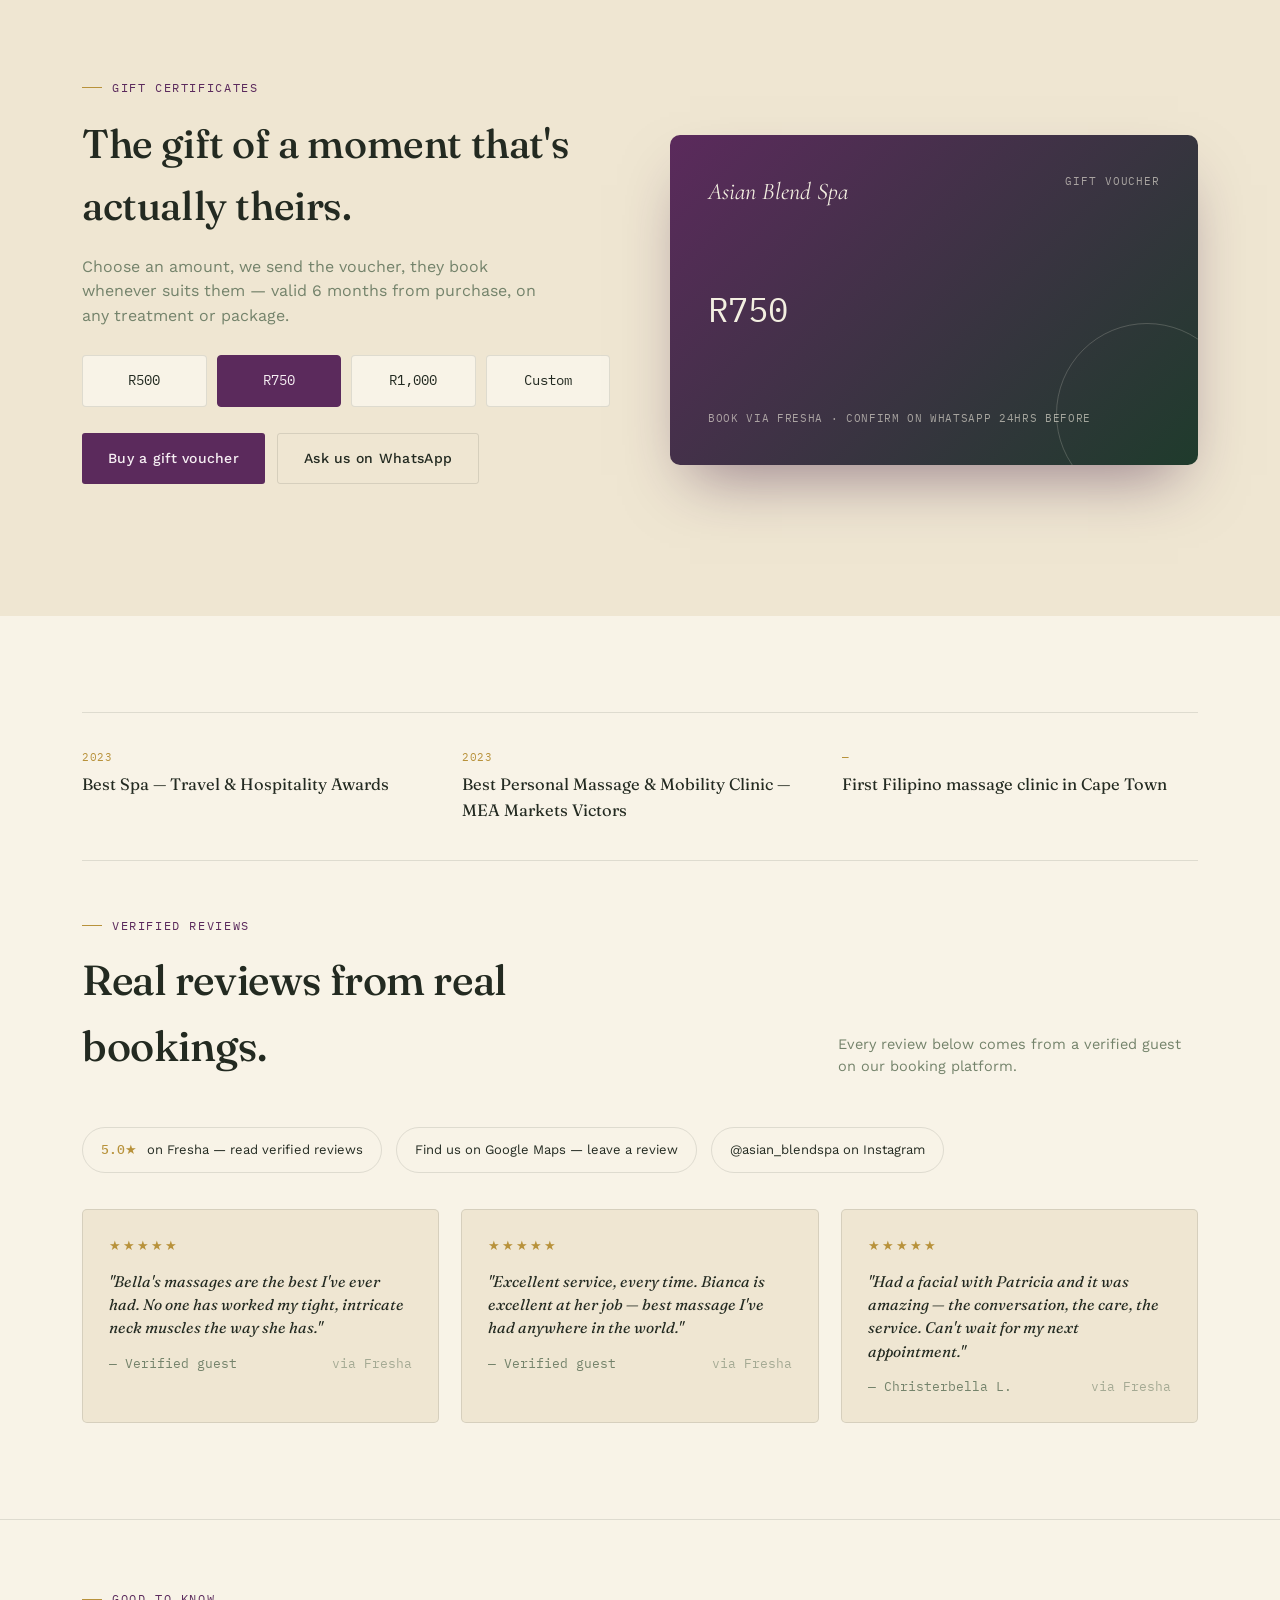
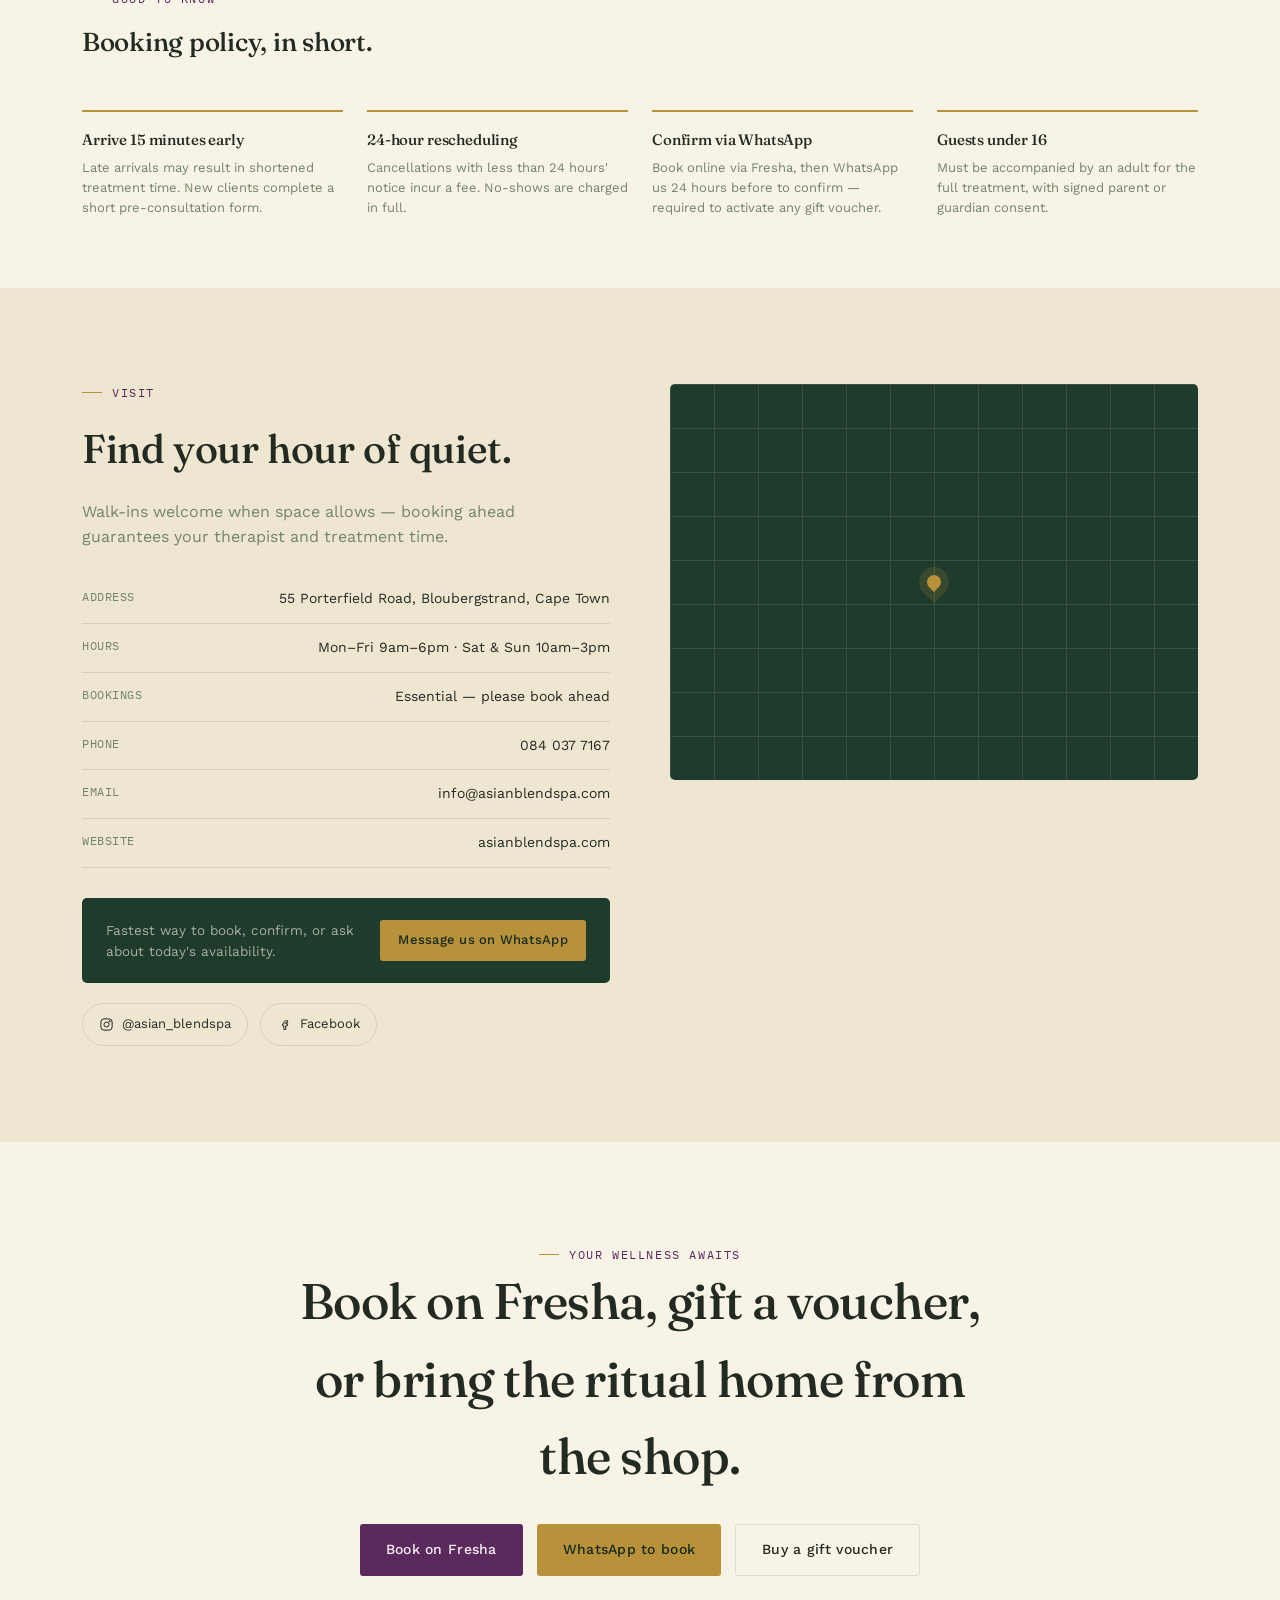
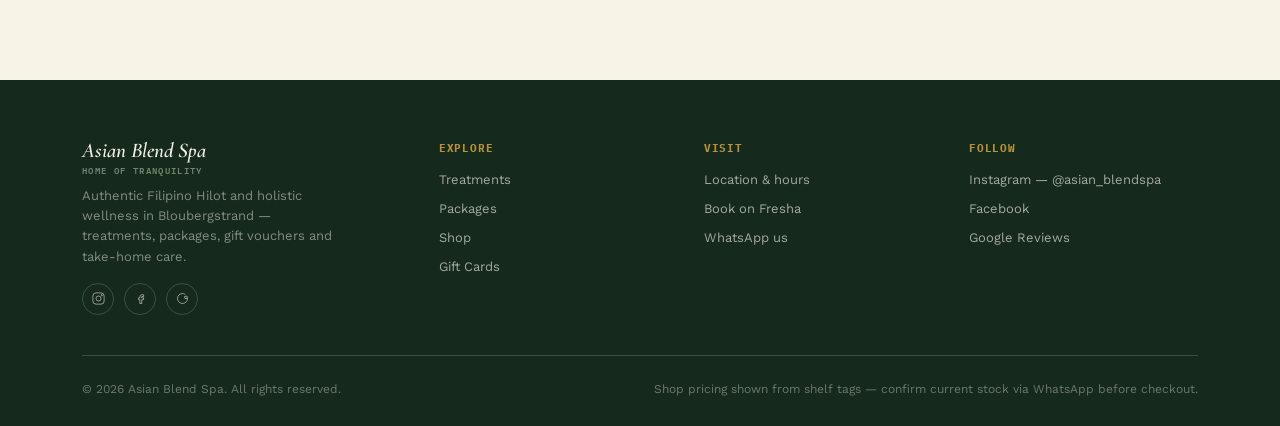
==== commit 6d91983a: "Add files via upload update foot massage duration 30min at R300 and balm price R250" ====
--- a/index.html
+++ b/index.html
@@ -361,7 +361,7 @@
       </div>
 
       <div class="hero-video-frame reveal">
-        <video autoplay muted loop playsinline aria-label="A moment from a hot stone massage treatment at Asian Blend Spa">
+        <video autoplay muted loop playsinline poster="hero-poster.jpg" aria-label="A moment from a hot stone massage treatment at Asian Blend Spa">
           <source src="hero-video.mp4" type="video/mp4">
         </video>
         <div class="hero-video-badge"><span class="dot"></span>Life at the spa</div>
@@ -476,7 +476,7 @@
         </div>
         <div class="service-row">
           <div><span class="service-name">Foot Massage</span><div class="service-desc">Relieve tired feet, improve circulation, promote overall relaxation.</div></div>
-          <span class="service-times mono">60 MIN</span>
+          <span class="service-times mono">30 MIN</span>
           <span class="service-price">R300</span>
         </div>
         <div class="service-row">
@@ -703,7 +703,7 @@
               <span class="product-brand">Wangprom Herb</span>
               <span class="product-name">Compound Balm Formula 2</span>
               <span class="product-desc">Thai herbal balm for muscle relief.</span>
-              <div class="product-foot"><span class="product-price">R90</span><a href="https://wa.me/27840377167" class="btn btn-ghost btn-small">Ask</a></div>
+              <div class="product-foot"><span class="product-price">R250</span><a href="https://wa.me/27840377167" class="btn btn-ghost btn-small">Ask</a></div>
             </div>
           </div>
           <div class="product">
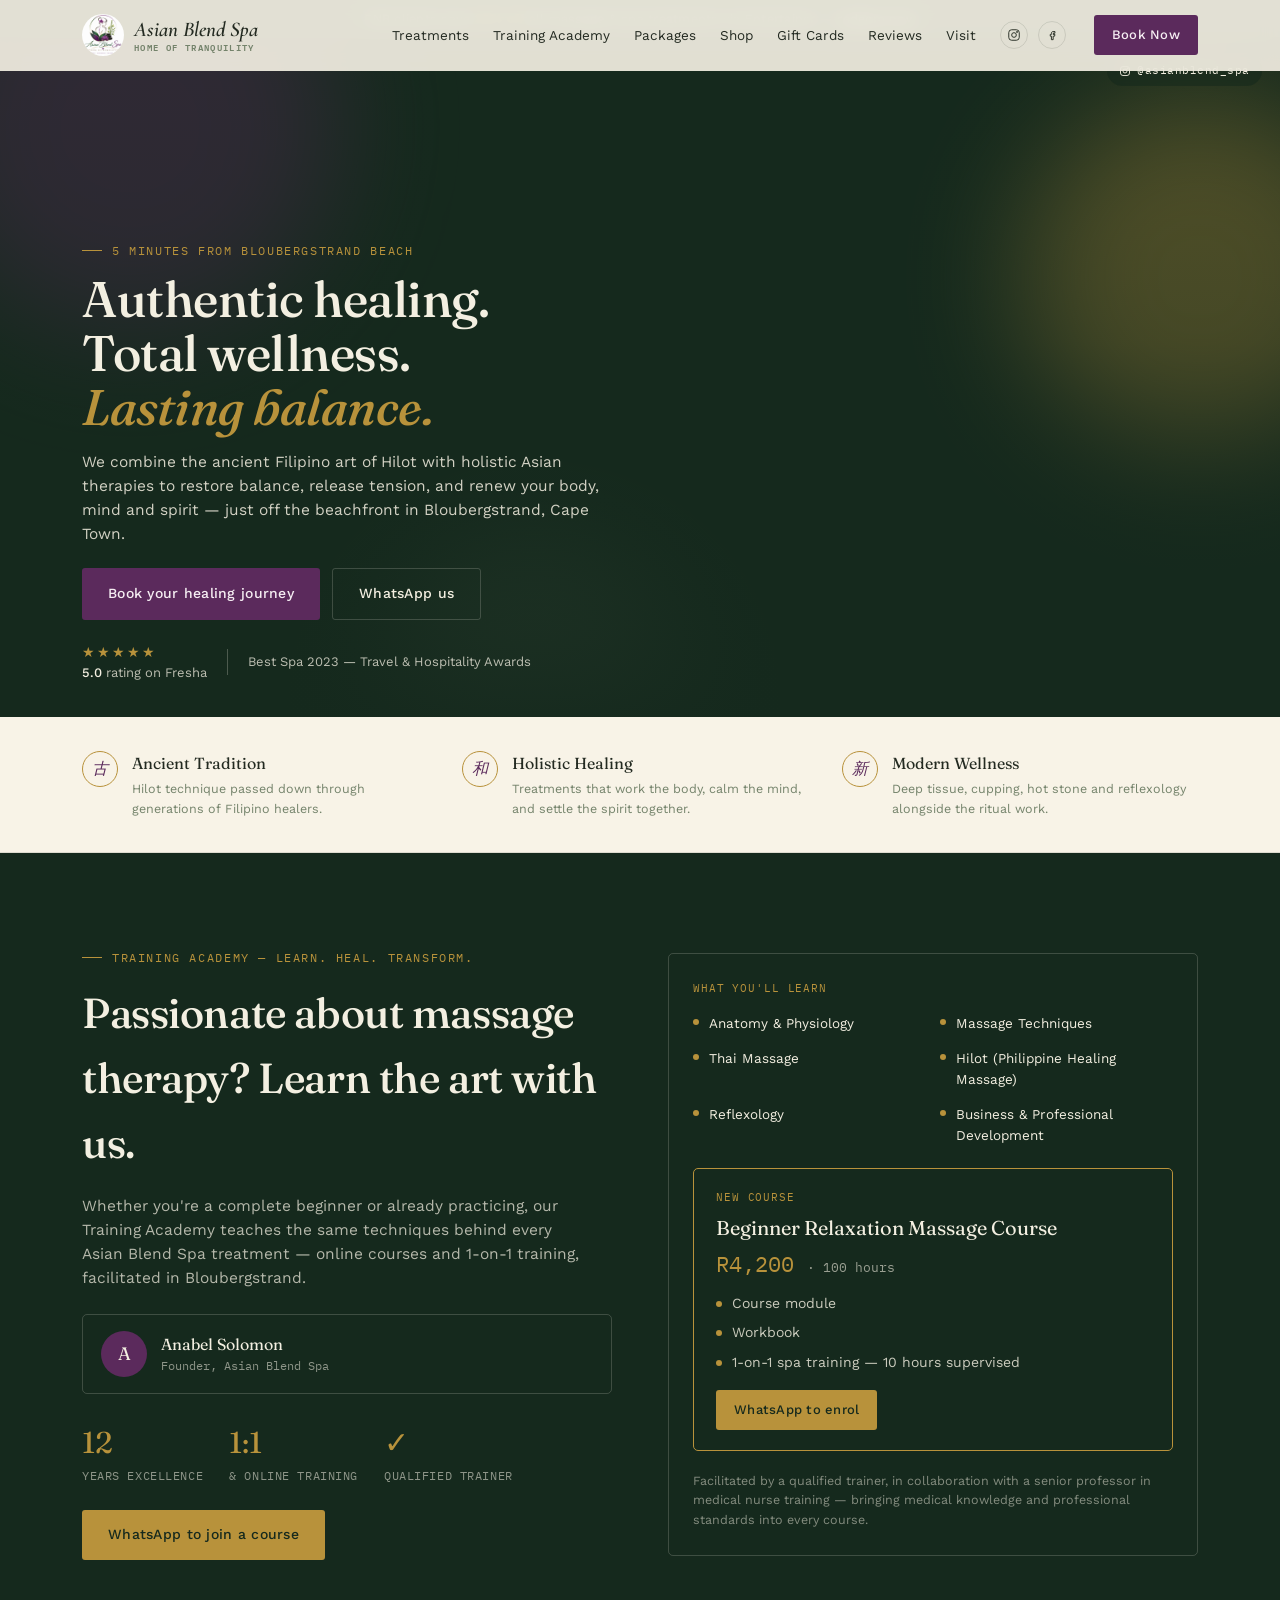
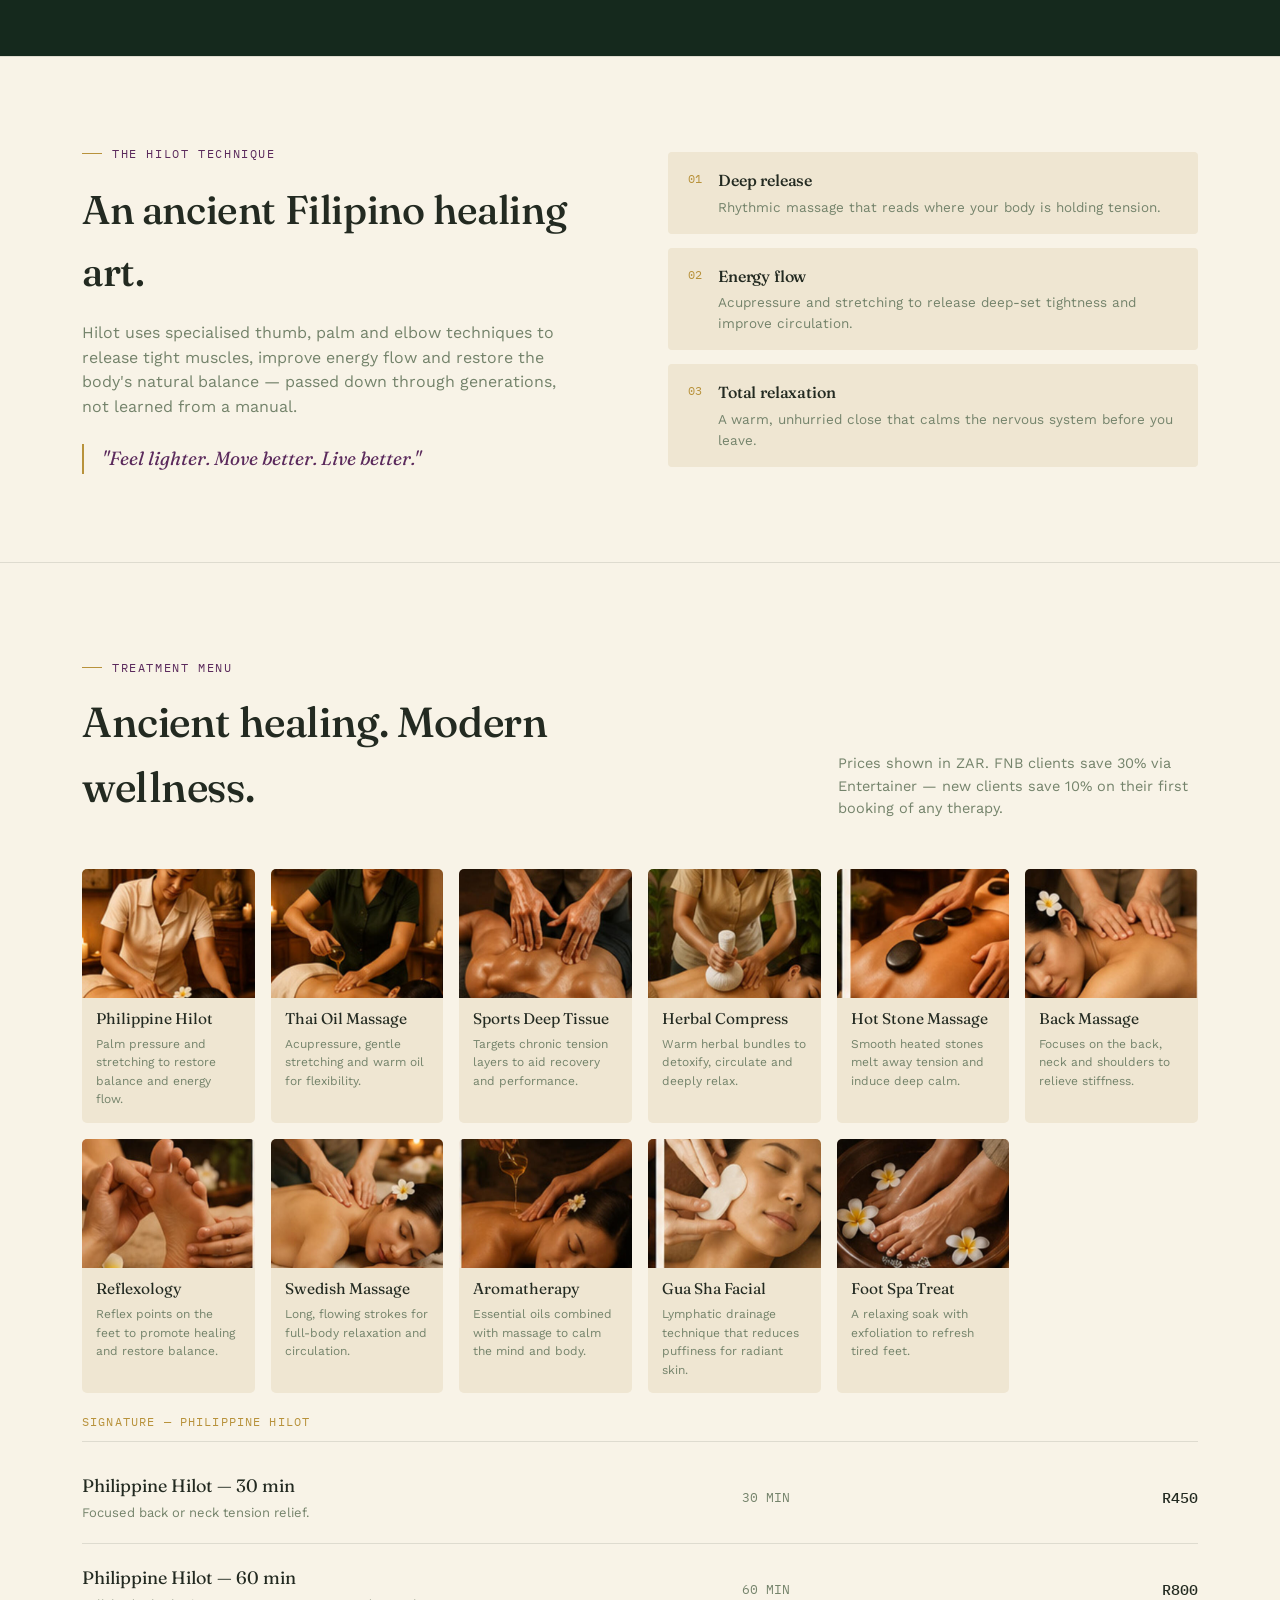
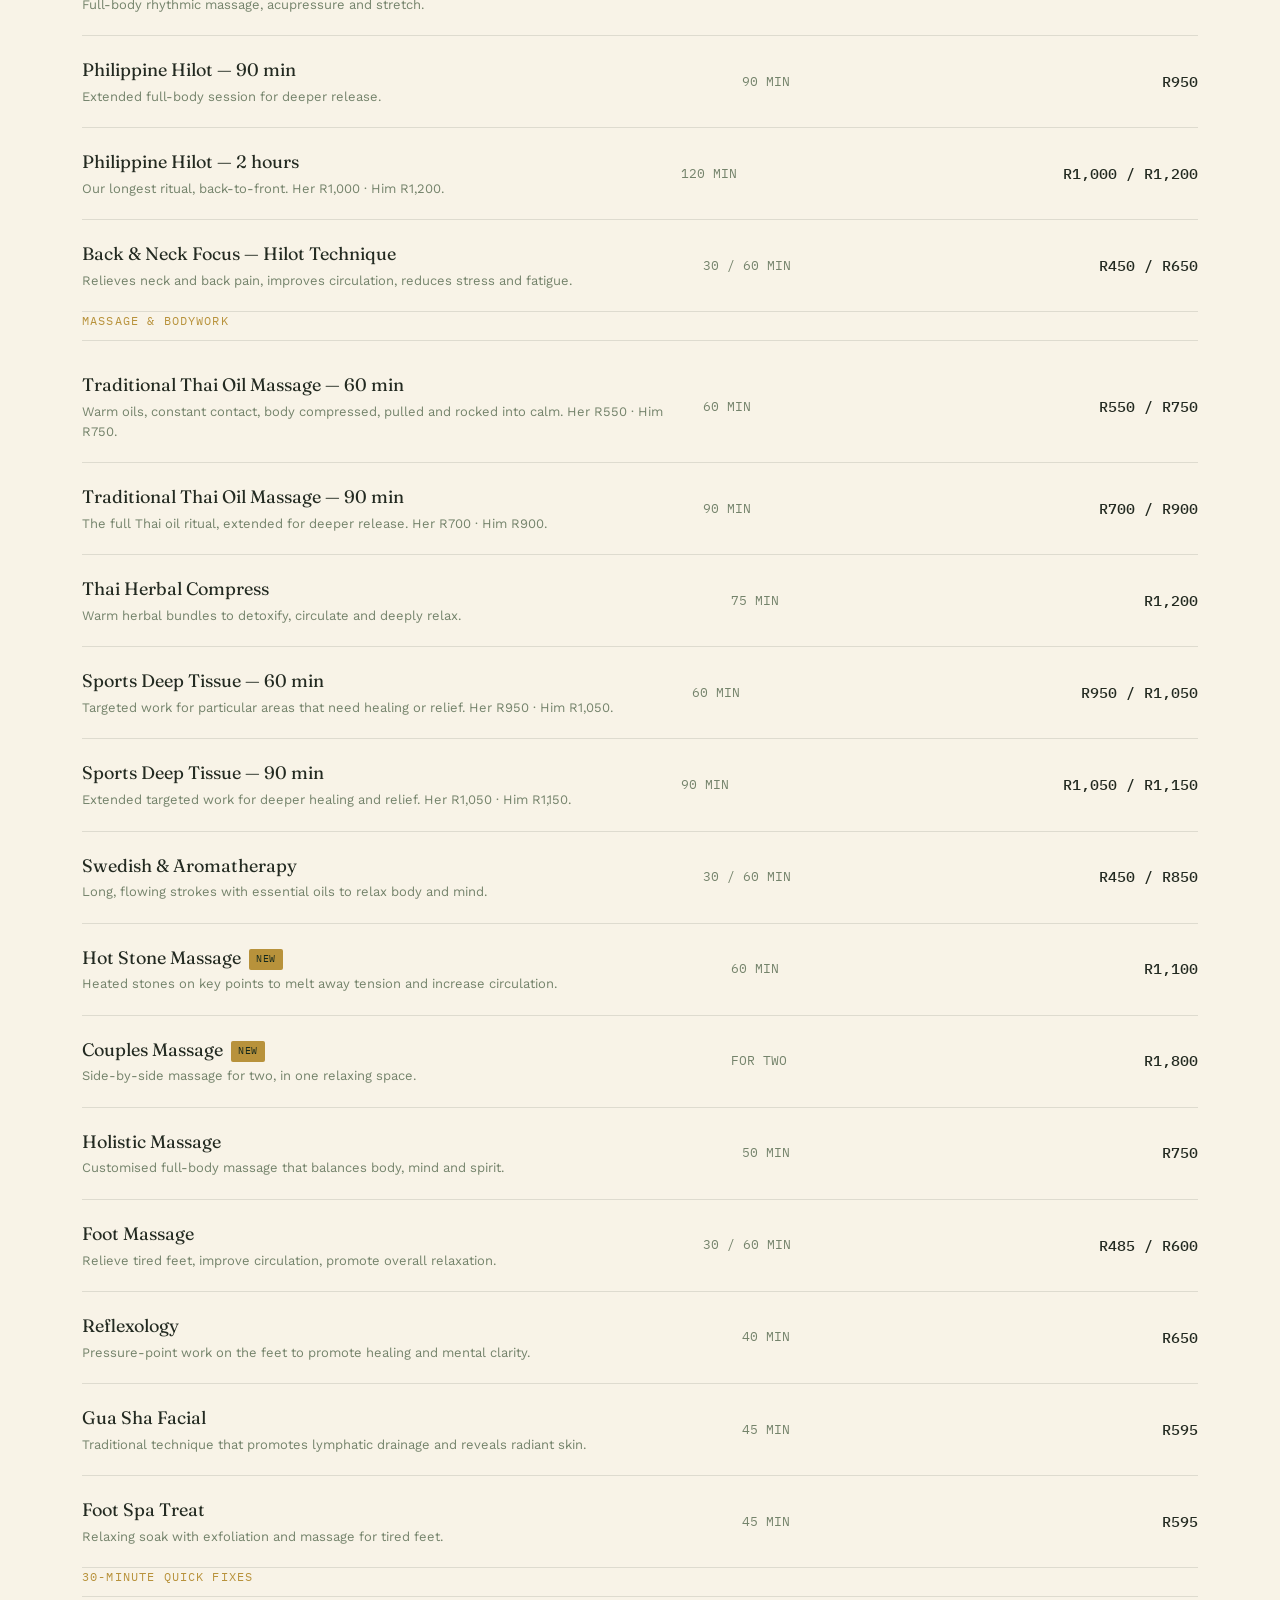
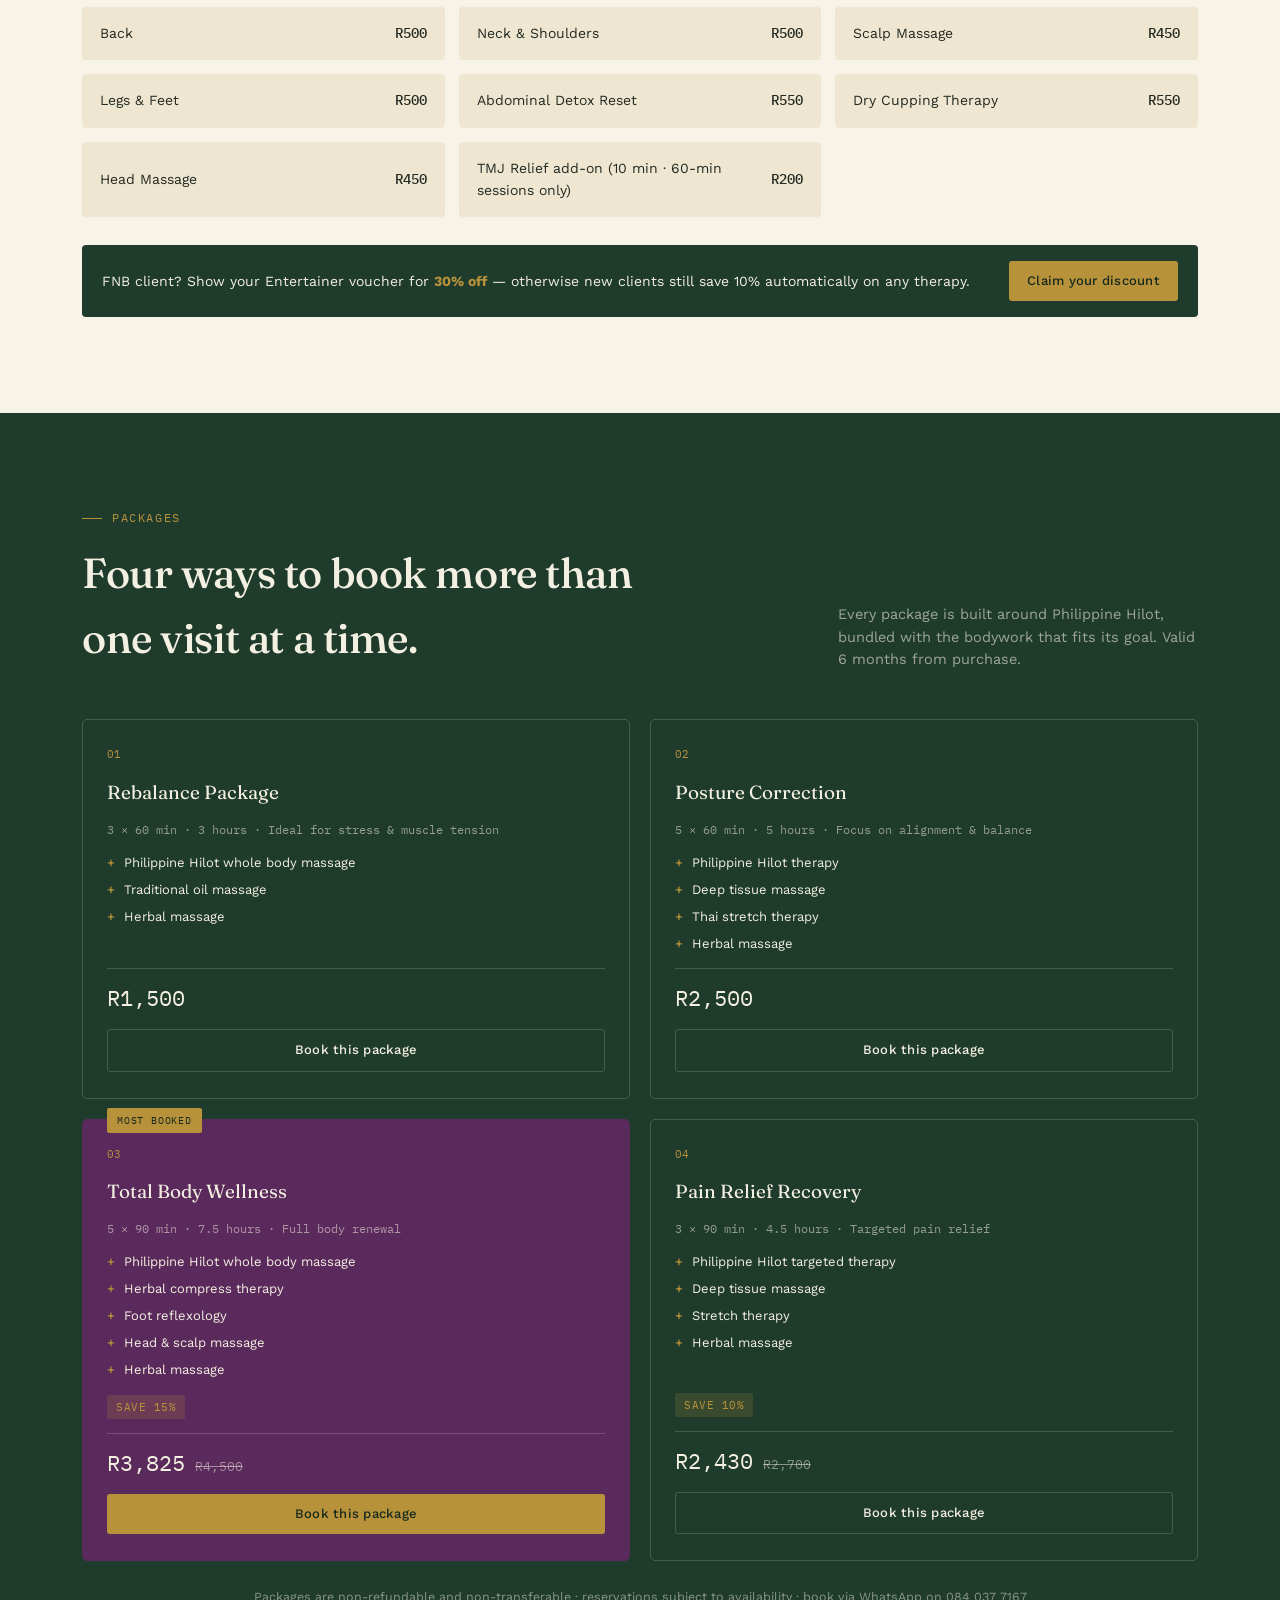
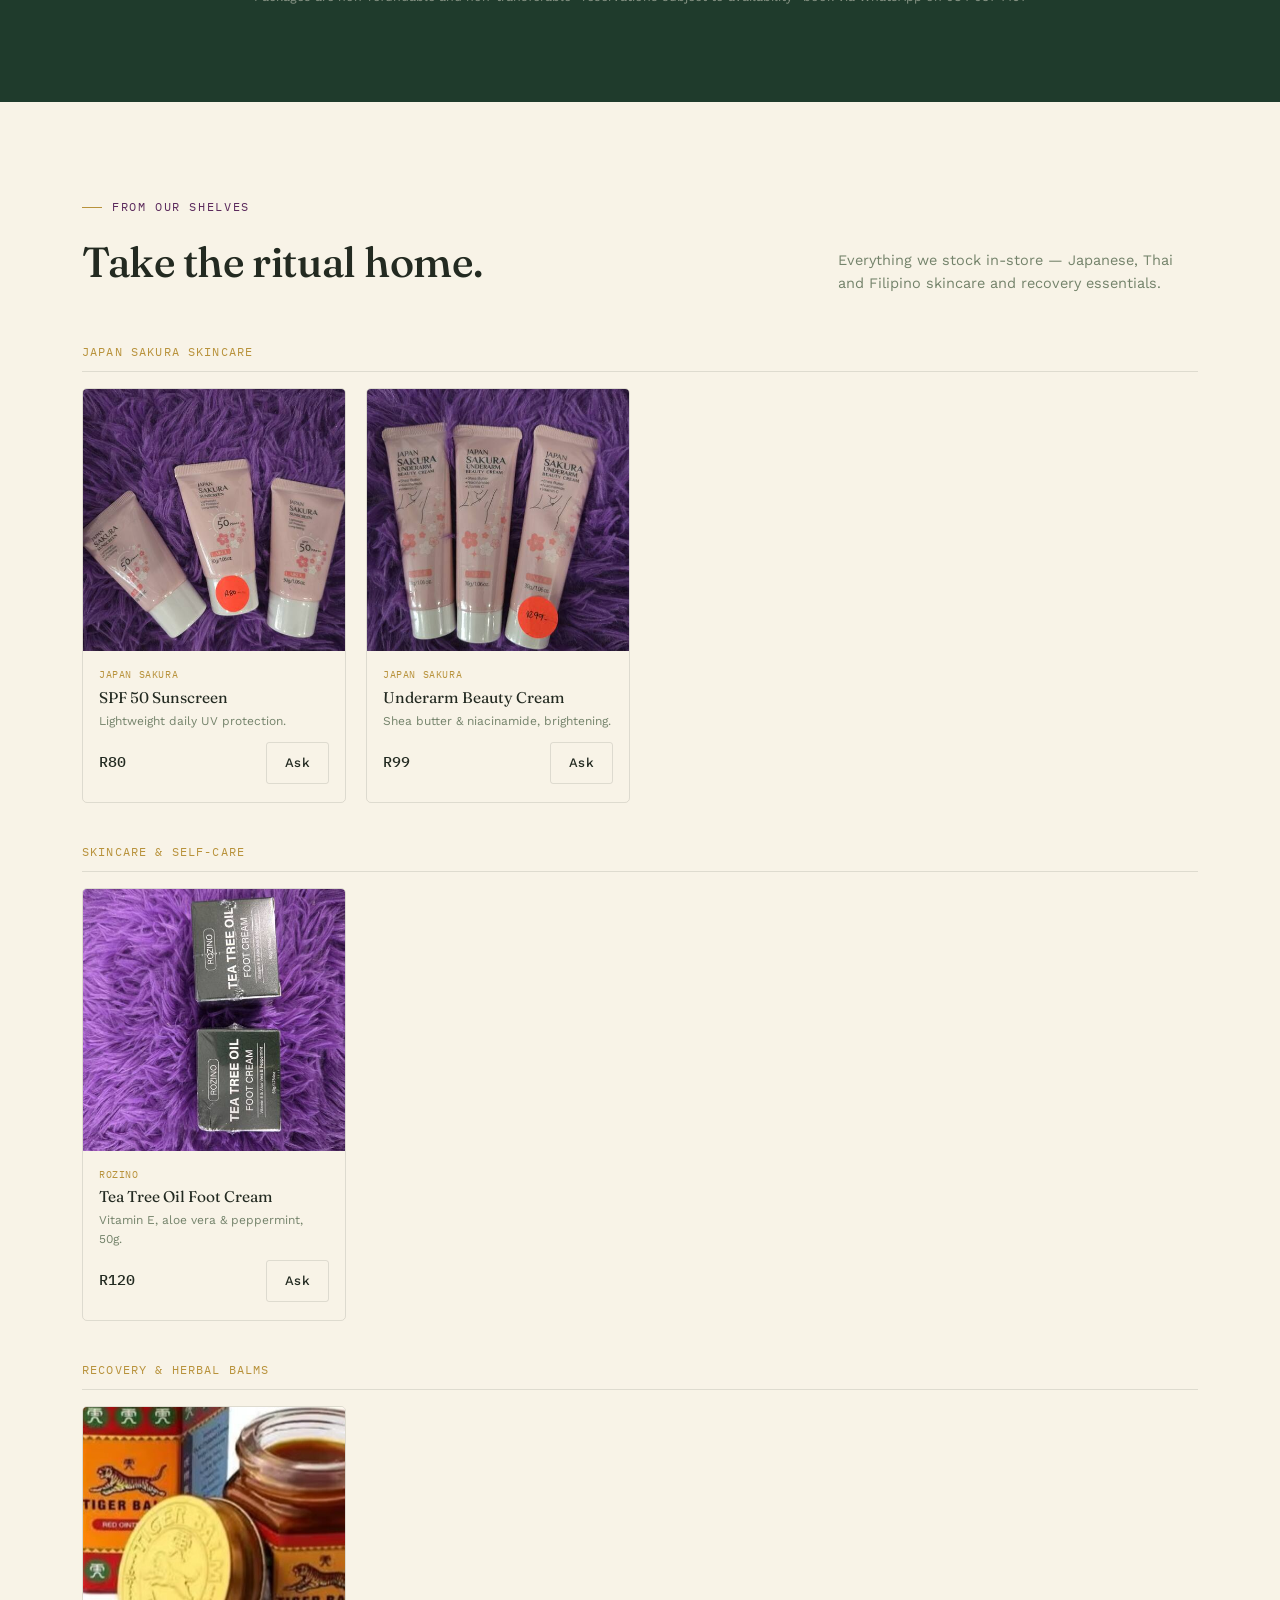
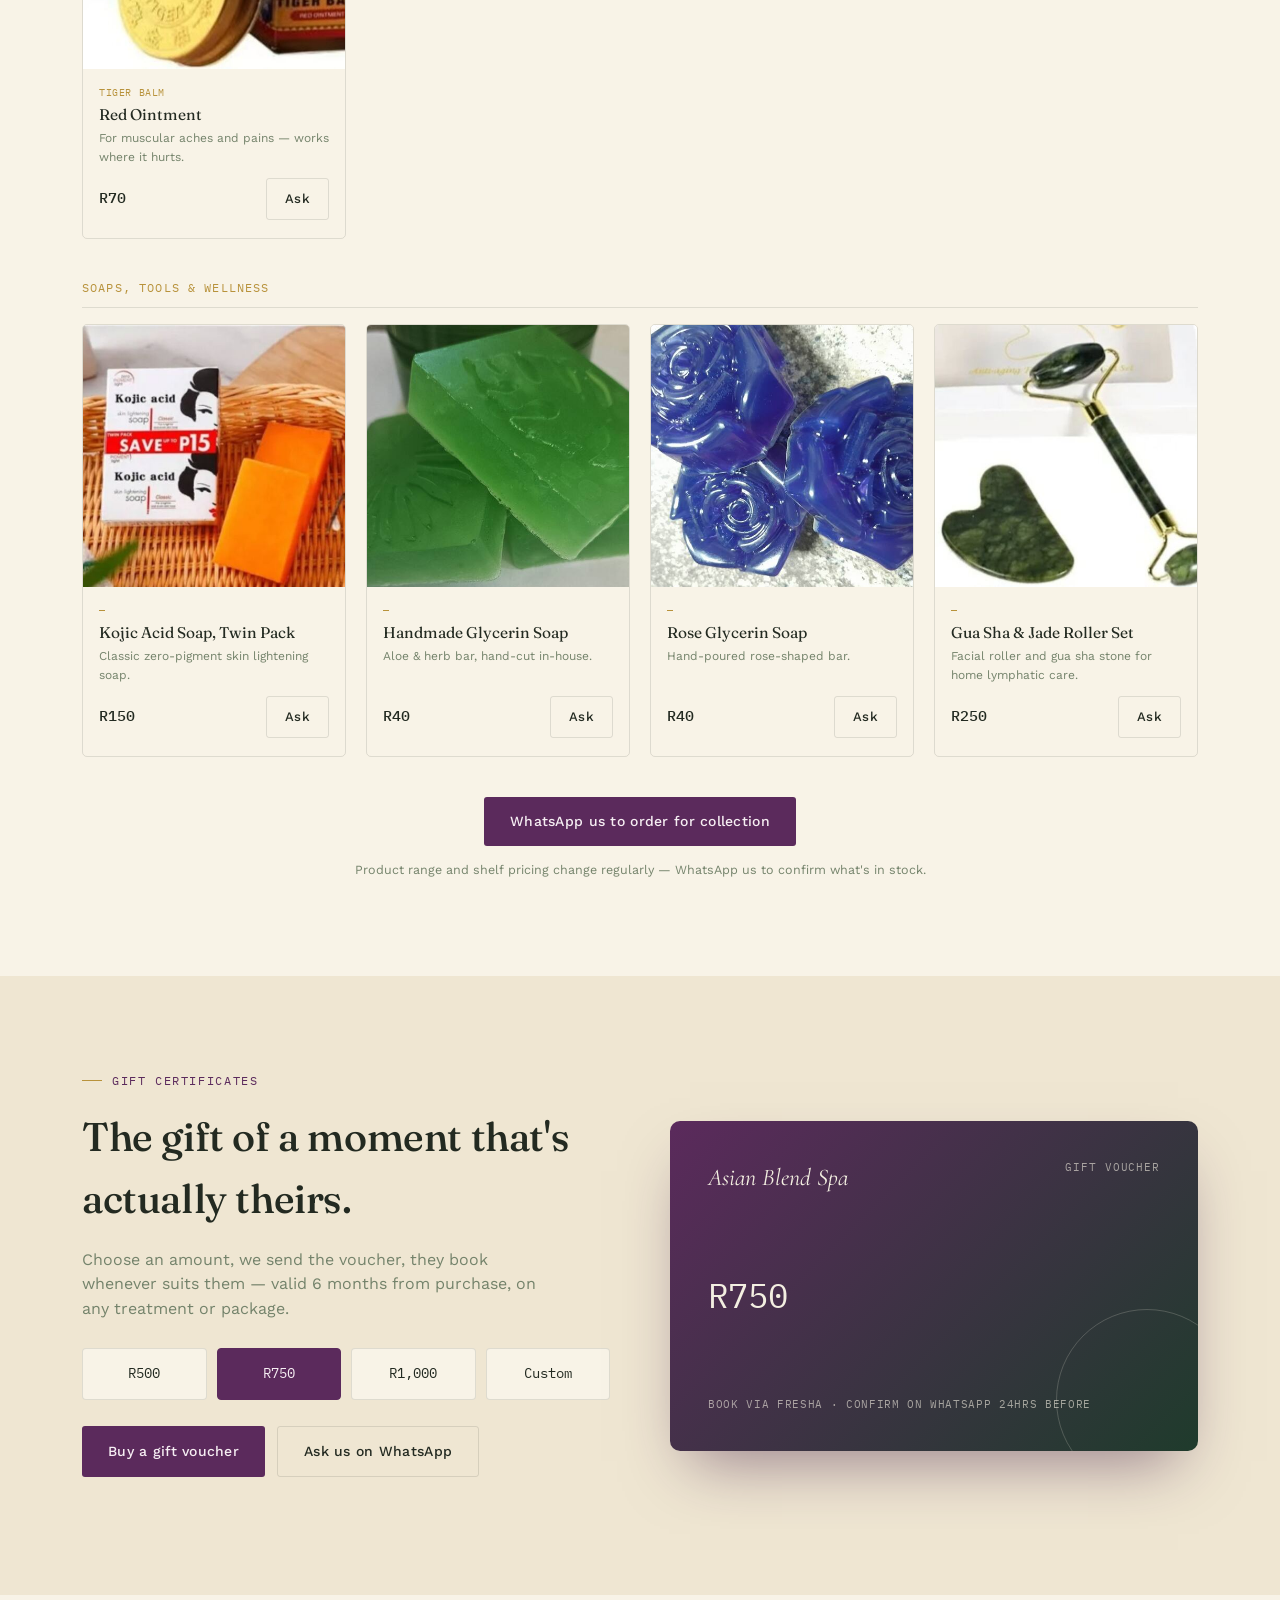
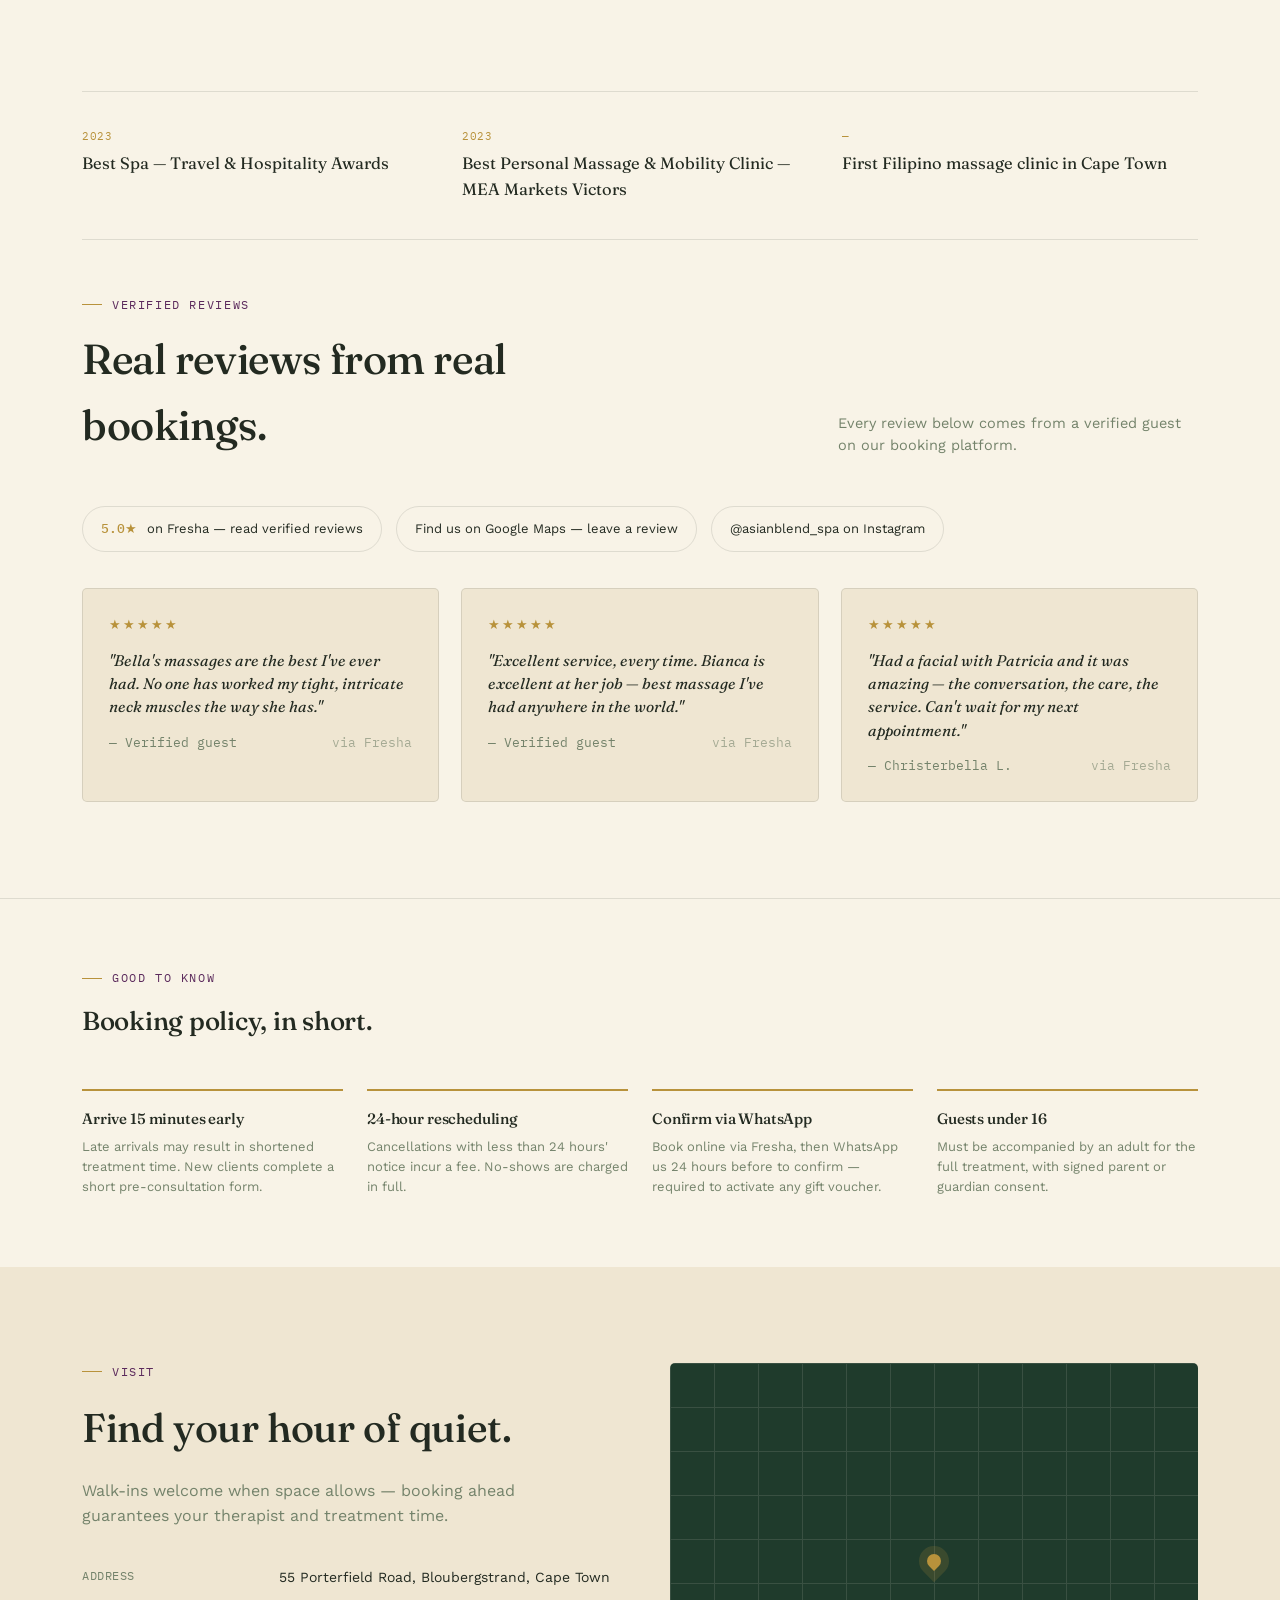
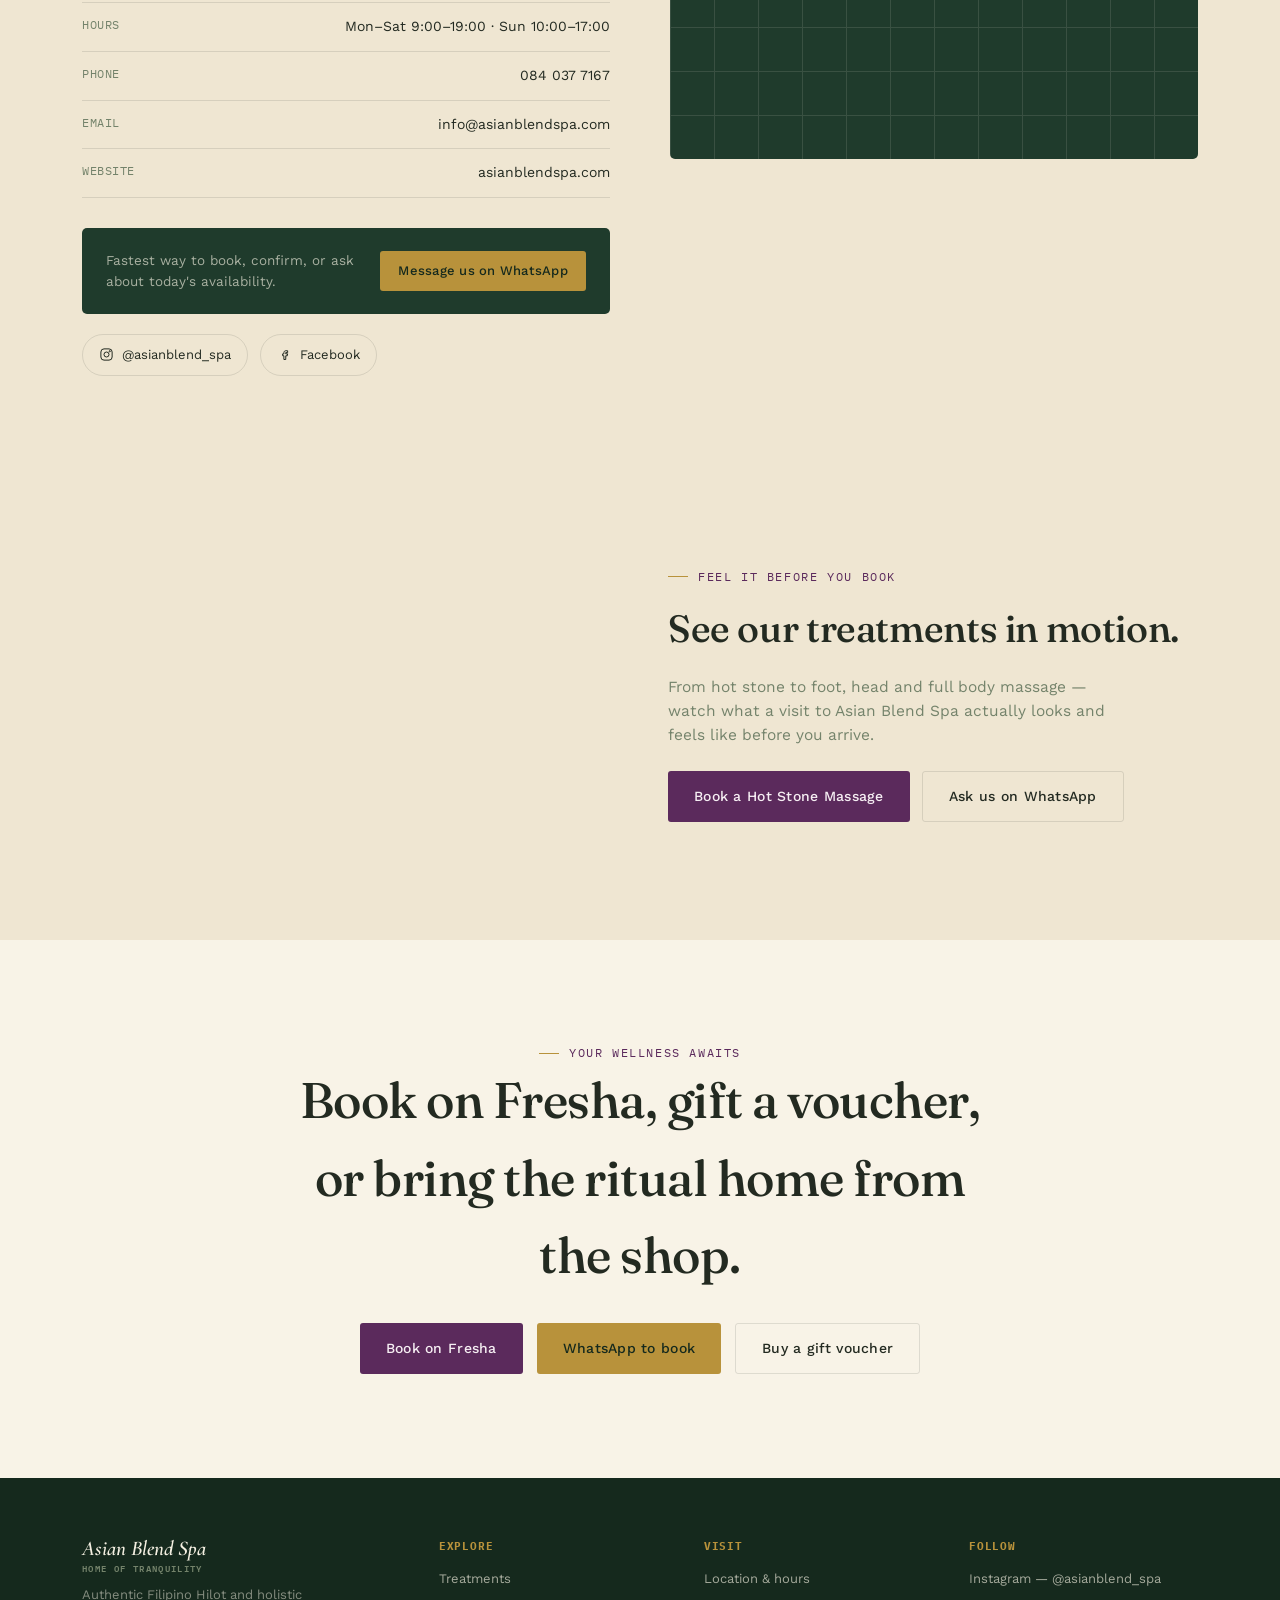
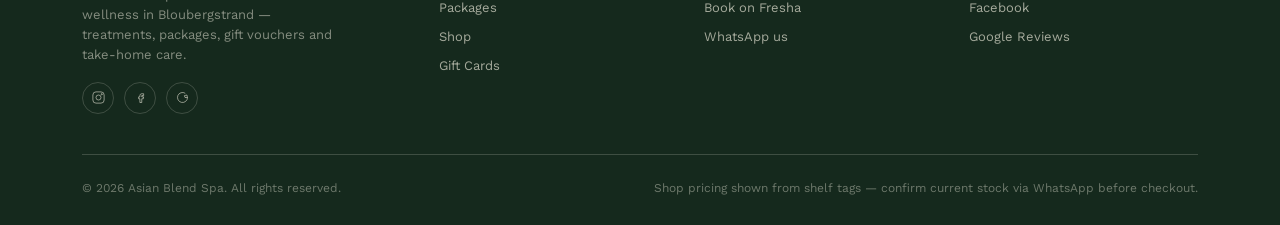
==== commit ae356ced: "Add files via upload update pricelist" ====
--- a/index.html
+++ b/index.html
@@ -79,35 +79,42 @@
   .promo-strip a{text-decoration:underline; text-underline-offset:2px;}
 
   /* HERO */
-  .hero{padding:150px 0 84px; position:relative; overflow:hidden;}
-  .hero-video-frame{position:relative; border-radius:16px; overflow:hidden; box-shadow:0 30px 60px -20px rgba(21,41,29,.45); aspect-ratio:9/16; max-height:560px; margin:0 auto; background:#111;}
-  .hero-video-frame video{width:100%; height:100%; object-fit:cover; display:block;}
-  .hero-video-badge{position:absolute; left:14px; bottom:14px; background:rgba(21,41,29,.55); color:var(--on-forest); backdrop-filter:blur(6px); -webkit-backdrop-filter:blur(6px); padding:8px 14px; border-radius:20px; font-family:'IBM Plex Mono',monospace; font-size:10.5px; letter-spacing:.06em; text-transform:uppercase; display:flex; align-items:center; gap:8px;}
-  .hero-video-badge .dot{width:7px; height:7px; border-radius:50%; background:#e2574c; animation:pulse 1.6s ease infinite;}
-  @keyframes pulse{0%,100%{opacity:1;} 50%{opacity:.3;}}
-  @media(prefers-reduced-motion:reduce){ .hero-video-badge .dot{animation:none;} }
-  .pillars-inline{display:flex; gap:22px; margin-top:32px; flex-wrap:wrap;}
-  .pillars-inline .p-item{display:flex; align-items:center; gap:10px;}
-  .pillars-inline .pillar-icon-sm{width:32px; height:32px; border-radius:50%; border:1px solid var(--gold); flex-shrink:0; display:flex; align-items:center; justify-content:center; font-family:'Cormorant Garamond',serif; font-style:italic; color:var(--plum); font-size:14px;}
-  .pillars-inline .pillar-name-sm{font-size:12.5px; color:var(--sage); font-weight:500;}
-  .hero-grid{display:grid; grid-template-columns:1.1fr .9fr; gap:60px; align-items:center;}
-  .hero h1{font-size:clamp(34px,4.6vw,58px); line-height:1.08; margin:16px 0 22px;}
-  .hero h1 em{font-style:italic; color:var(--plum);}
-  .hero p.lede{font-size:16.5px; color:var(--sage); max-width:44ch; margin-bottom:30px;}
-  .hero-ctas{display:flex; gap:12px; flex-wrap:wrap; margin-bottom:36px;}
+  .hero{padding:0; position:relative; overflow:hidden;}
+  .hero-video-frame{position:relative; width:100%; aspect-ratio:16/10; max-height:680px; min-height:460px; background:var(--forest-2); overflow:hidden;}
+  .hero-bg{position:absolute; inset:0; z-index:0;}
+  .hero-bg span{position:absolute; border-radius:50%; filter:blur(60px); opacity:.4; animation:drift 26s ease-in-out infinite;}
+  .hero-bg span:nth-child(1){width:420px; height:420px; background:var(--plum); top:-120px; left:-80px; animation-duration:24s;}
+  .hero-bg span:nth-child(2){width:360px; height:360px; background:var(--gold); top:60px; right:-100px; animation-duration:30s; animation-delay:-6s;}
+  .hero-bg span:nth-child(3){width:300px; height:300px; background:var(--sage); bottom:-140px; left:30%; animation-duration:34s; animation-delay:-12s; opacity:.3;}
+  @keyframes drift{
+    0%{transform:translate(0,0) scale(1);}
+    33%{transform:translate(40px,30px) scale(1.08);}
+    66%{transform:translate(-30px,20px) scale(0.96);}
+    100%{transform:translate(0,0) scale(1);}
+  }
+  @media (prefers-reduced-motion: reduce){ .hero-bg span{animation:none;} }
+  .hero-video-frame video{position:absolute; inset:0; z-index:1; width:100%; height:100%; object-fit:cover; object-position:center 20%;}
+  .hero-overlay{position:absolute; inset:0; z-index:2; pointer-events:none; background:linear-gradient(180deg, rgba(21,41,29,.05) 0%, rgba(21,41,29,.25) 45%, rgba(21,41,29,.93) 100%);}
+  .hero-video-badge{position:absolute; top:18px; right:18px; z-index:3; background:rgba(21,41,29,.55); backdrop-filter:blur(6px); color:var(--on-forest); font-family:'IBM Plex Mono',monospace; font-size:10.5px; letter-spacing:.05em; padding:7px 12px; border-radius:20px; display:flex; gap:6px; align-items:center;}
+  .hero-caption{position:absolute; left:0; right:0; bottom:0; z-index:3; padding:100px 0 34px;}
+  .hero-caption .wrap{max-width:var(--max); margin:0 auto;}
+  .hero-caption h1{color:var(--on-forest); font-size:clamp(28px,4.2vw,50px); line-height:1.08; margin:12px 0 16px;}
+  .hero-caption h1 em{color:var(--gold); font-style:italic;}
+  .hero-caption p.lede{color:rgba(243,239,225,.85); font-size:15.5px; max-width:54ch; margin-bottom:22px;}
+  .hero-caption .eyebrow{color:var(--gold);}
+  .hero-caption .eyebrow::before{background:var(--gold);}
+  .hero-ctas{display:flex; gap:12px; flex-wrap:wrap; margin-bottom:22px;}
   .trust-row{display:flex; align-items:center; gap:20px; flex-wrap:wrap;}
   .stars{color:var(--gold); font-size:14px; letter-spacing:2px;}
-  .trust-row .divider{width:1px; height:26px; background:var(--line);}
-  .trust-note{font-size:13px; color:var(--sage);}
-  .trust-note strong{color:var(--ink); font-weight:500;}
-
-  .hero-panel{background:var(--forest); color:var(--on-forest); border-radius:6px; padding:32px; position:relative; box-shadow:0 30px 60px -20px rgba(21,41,29,.4);}
-  .pillars{display:flex; flex-direction:column; gap:0; margin-top:20px;}
-  .pillar-row{display:flex; align-items:flex-start; gap:14px; padding:16px 0; border-bottom:1px solid var(--line-on-forest);}
-  .pillar-row:last-child{border-bottom:none;}
-  .pillar-icon{width:34px; height:34px; border-radius:50%; border:1px solid var(--gold); flex-shrink:0; display:flex; align-items:center; justify-content:center; font-family:'Cormorant Garamond',serif; font-style:italic; color:var(--gold); font-size:16px;}
-  .pillar-name{font-family:'Fraunces',serif; font-size:16px; margin-bottom:3px;}
-  .pillar-desc{font-size:12.5px; color:rgba(243,239,225,.6);}
+  .trust-row .divider{width:1px; height:26px; background:rgba(243,239,225,.25);}
+  .trust-note{font-size:13px; color:rgba(243,239,225,.75);}
+  .trust-note strong{color:var(--on-forest); font-weight:500;}
+  .hero-sub{padding:34px 0; border-bottom:1px solid var(--line);}
+  .hero-sub-row{display:grid; grid-template-columns:repeat(3,1fr); gap:24px;}
+  .hero-sub-item{display:flex; gap:14px; align-items:flex-start;}
+  .hero-sub-icon{width:36px; height:36px; border-radius:50%; border:1px solid var(--gold); flex-shrink:0; display:flex; align-items:center; justify-content:center; font-family:'Cormorant Garamond',serif; font-style:italic; color:var(--plum); font-size:16px;}
+  .hero-sub-name{font-family:'Fraunces',serif; font-size:16px; margin-bottom:3px;}
+  .hero-sub-desc{font-size:12.5px; color:var(--sage);}
 
   /* HILOT STORY */
   .story{padding:88px 0; border-top:1px solid var(--line); border-bottom:1px solid var(--line);}
@@ -121,18 +128,49 @@
   .story-step h4{font-size:16px; margin-bottom:4px;}
   .story-step p{font-size:13.5px; color:var(--sage); margin:0; max-width:none;}
 
+  /* TRAINING ACADEMY */
+  .academy{background:var(--forest-2); color:var(--on-forest); padding:96px 0;}
+  .academy-grid{display:grid; grid-template-columns:1fr 1fr; gap:56px; align-items:center;}
+  .academy .eyebrow{color:var(--gold);}
+  .academy .eyebrow::before{background:var(--gold);}
+  .academy h2{color:var(--on-forest); font-size:clamp(28px,3.6vw,42px); margin:14px 0 18px;}
+  .academy p.lede3{color:rgba(243,239,225,.72); font-size:15.5px; margin-bottom:24px; max-width:50ch;}
+  .academy-founder{display:flex; gap:14px; align-items:center; margin-bottom:26px; padding:16px 18px; border:1px solid var(--line-on-forest); border-radius:5px;}
+  .academy-founder-badge{width:46px; height:46px; border-radius:50%; background:var(--plum); display:flex; align-items:center; justify-content:center; font-family:'Fraunces',serif; font-size:18px; flex-shrink:0;}
+  .academy-founder-name{font-family:'Fraunces',serif; font-size:16px;}
+  .academy-founder-role{font-size:12px; color:rgba(243,239,225,.55); font-family:'IBM Plex Mono',monospace;}
+  .academy-stats{display:flex; gap:26px; margin-bottom:26px;}
+  .academy-stat .num{font-family:'Fraunces',serif; font-size:30px; color:var(--gold);}
+  .academy-stat .label{font-size:11.5px; color:rgba(243,239,225,.55); font-family:'IBM Plex Mono',monospace; text-transform:uppercase; letter-spacing:.05em;}
+  .academy-curriculum{border:1px solid var(--line-on-forest); border-radius:5px; padding:26px 24px;}
+  .academy-curriculum-title{font-family:'IBM Plex Mono',monospace; font-size:11px; letter-spacing:.08em; text-transform:uppercase; color:var(--gold); margin-bottom:16px;}
+  .curriculum-grid{display:grid; grid-template-columns:1fr 1fr; gap:14px;}
+  .curriculum-item{display:flex; gap:10px; align-items:flex-start; font-size:13.5px;}
+  .curriculum-item .dot{width:6px; height:6px; border-radius:50%; background:var(--gold); margin-top:6px; flex-shrink:0;}
+  .academy-course{margin-top:22px; padding:20px 22px; border:1px solid var(--gold); border-radius:5px;}
+  .academy-course-tag{font-family:'IBM Plex Mono',monospace; font-size:11px; letter-spacing:.08em; text-transform:uppercase; color:var(--gold);}
+  .academy-course-name{font-family:'Fraunces',serif; font-size:20px; margin:6px 0 4px;}
+  .academy-course-price{font-family:'IBM Plex Mono',monospace; font-size:22px; color:var(--gold); margin:4px 0 12px;}
+  .academy-course ul{list-style:none; padding:0; margin:0 0 16px; display:grid; gap:8px; font-size:14px; color:rgba(243,239,225,.82);}
+  .academy-course li{display:flex; gap:10px; align-items:baseline;}
+  .academy-course li::before{content:""; width:6px; height:6px; border-radius:50%; background:var(--gold); flex:none; transform:translateY(-1px);}
+  .academy-note{margin-top:20px; font-size:12.5px; color:rgba(243,239,225,.5);}
+
   /* SECTION HEAD generic */
   .section-head{display:flex; justify-content:space-between; align-items:flex-end; gap:24px; margin-bottom:48px; flex-wrap:wrap;}
   .section-head h2{font-size:clamp(28px,3.6vw,42px); margin-top:14px; max-width:540px;}
   .section-head p{color:var(--sage); max-width:360px; font-size:14.5px;}
 
+
   /* SERVICES */
   .services{padding:96px 0;}
-  .tx-grid{display:grid; grid-template-columns:repeat(5,1fr); gap:18px; margin-bottom:20px;}
+  .tx-grid{display:grid; grid-template-columns:repeat(6,1fr); gap:16px; margin-bottom:20px;}
   .tx-card{background:var(--cream-2); border-radius:5px; overflow:hidden; display:flex; flex-direction:column; transition:transform .3s ease, box-shadow .3s ease;}
   .tx-card:hover{transform:translateY(-4px); box-shadow:0 16px 30px -14px rgba(35,42,33,.25);}
-  .tx-photo{width:100%; aspect-ratio:4/3; object-fit:cover; display:block;}
-  .tx-body{padding:14px 16px 18px; display:flex; flex-direction:column; gap:6px;}
+  .tx-photo{aspect-ratio:4/3; overflow:hidden;}
+  .tx-photo img{width:100%; height:100%; object-fit:cover; transition:transform .4s ease;}
+  .tx-card:hover .tx-photo img{transform:scale(1.07);}
+  .tx-body{padding:12px 14px 14px; display:flex; flex-direction:column; gap:6px;}
   .tx-name{font-family:'Fraunces',serif; font-size:15.5px; line-height:1.2;}
   .tx-desc{font-size:12px; color:var(--sage); flex-grow:1;}
   .service-group{margin-bottom:44px;}
@@ -155,7 +193,7 @@
   .packages{background:var(--forest); color:var(--on-forest); padding:96px 0;}
   .packages .section-head h2{color:var(--on-forest); max-width:600px;}
   .packages .section-head p{color:rgba(243,239,225,.6);}
-  .pack-grid{display:grid; grid-template-columns:repeat(3,1fr); gap:20px;}
+  .pack-grid{display:grid; grid-template-columns:repeat(2,1fr); gap:20px;}
   .pack-card{border:1px solid var(--line-on-forest); border-radius:5px; padding:26px 24px; display:flex; flex-direction:column; gap:14px; transition:transform .3s ease, border-color .3s ease;}
   .pack-card:hover{transform:translateY(-6px); border-color:rgba(243,239,225,.4);}
   .pack-card.featured{background:var(--plum); border-color:var(--plum); position:relative;}
@@ -179,9 +217,11 @@
   .shop-grid{display:grid; grid-template-columns:repeat(4,1fr); gap:20px;}
   .product{border:1px solid var(--line); border-radius:5px; overflow:hidden; display:flex; flex-direction:column; transition:transform .3s ease, box-shadow .3s ease;}
   .product:hover{transform:translateY(-5px); box-shadow:0 16px 30px -14px rgba(35,42,33,.25);}
-  .product-visual{aspect-ratio:4/3; background:var(--cream-2); position:relative; display:flex; align-items:center; justify-content:center; overflow:hidden;}
+  .product-visual{aspect-ratio:1/1; background:var(--cream-2); position:relative; display:flex; align-items:center; justify-content:center; overflow:hidden;}
   .product-visual .icon{font-family:'Cormorant Garamond',serif; font-style:italic; font-size:40px; color:var(--plum); opacity:.55;}
-  .product-visual img{width:100%; height:100%; object-fit:cover; display:block;}
+  .product-visual img{width:100%; height:100%; object-fit:cover; transition:transform .4s ease;}
+  .product:hover .product-visual img{transform:scale(1.06);}
+  .product-badge{position:absolute; top:10px; left:10px; background:var(--gold); color:var(--forest-2); font-family:'IBM Plex Mono',monospace; font-size:9px; letter-spacing:.05em; text-transform:uppercase; padding:3px 7px; border-radius:2px;}
   .product-body{padding:16px 16px 18px; display:flex; flex-direction:column; gap:5px; flex-grow:1;}
   .product-brand{font-family:'IBM Plex Mono',monospace; font-size:10px; letter-spacing:.06em; text-transform:uppercase; color:var(--gold);}
   .product-name{font-family:'Fraunces',serif; font-size:15.5px; line-height:1.25;}
@@ -246,6 +286,14 @@
   .map-box .pin{width:14px; height:14px; border-radius:50% 50% 50% 0; background:var(--gold); transform:rotate(-45deg); box-shadow:0 0 0 8px rgba(184,146,59,.18);}
   .map-box .grid-lines{position:absolute; inset:0; opacity:.12; background-image:linear-gradient(var(--on-forest) 1px, transparent 1px), linear-gradient(90deg, var(--on-forest) 1px, transparent 1px); background-size:44px 44px;}
 
+  /* HOT STONE VIDEO CTA */
+  .stone-cta{padding:96px 0; background:var(--cream-2);}
+  .stone-grid{display:grid; grid-template-columns:1fr 1fr; gap:56px; align-items:center;}
+  .stone-video-frame{position:relative; border-radius:6px; overflow:hidden; aspect-ratio:9/16; max-height:520px; margin:0 auto; box-shadow:0 30px 60px -20px rgba(35,42,33,.3); background:var(--forest-2);}
+  .stone-video-frame video{position:absolute; inset:0; width:100%; height:100%; object-fit:cover;}
+  .stone-copy h2{font-size:clamp(26px,3.4vw,38px); margin:14px 0 16px;}
+  .stone-copy p{color:var(--sage); font-size:15.5px; max-width:46ch; margin-bottom:24px;}
+
   /* FINAL CTA */
   .final-cta{padding:104px 0; text-align:center;}
   .final-cta h2{font-size:clamp(30px,4.6vw,50px); max-width:720px; margin:0 auto 28px;}
@@ -269,9 +317,13 @@
   .reveal.in-view{opacity:1; transform:translateY(0);}
 
   @media (max-width:980px){
-    .hero-grid{grid-template-columns:1fr; gap:36px;}
     .story-grid{grid-template-columns:1fr; gap:32px;}
-    .tx-grid{grid-template-columns:repeat(2,1fr);}
+    .academy-grid{grid-template-columns:1fr; gap:32px;}
+    .curriculum-grid{grid-template-columns:1fr 1fr;}
+    .hero-sub-row{grid-template-columns:1fr; gap:18px;}
+    .stone-grid{grid-template-columns:1fr; gap:32px;}
+    .stone-video-frame{max-height:420px;}
+    .tx-grid{grid-template-columns:repeat(3,1fr);}
     .awards-row{grid-template-columns:1fr; row-gap:22px;}
     .testimonials{grid-template-columns:1fr;}
     .pack-grid{grid-template-columns:1fr;}
@@ -292,6 +344,9 @@
     .nav-social{display:none;}
     .nav-toggle{display:flex; flex-direction:column; gap:5px; background:none; z-index:210; padding:6px;}
     .nav-toggle span{width:22px; height:1.5px; background:var(--ink); display:block;}
+    .tx-grid{grid-template-columns:repeat(2,1fr);}
+    .curriculum-grid{grid-template-columns:1fr;}
+    .academy-stats{gap:18px;}
     .tx-grid{grid-template-columns:1fr;}
     .gift-amounts{grid-template-columns:repeat(2,1fr);}
     .shop-grid{grid-template-columns:1fr;}
@@ -313,13 +368,14 @@
     </a>
     <div class="nav-links" id="navLinks">
       <a href="#services">Treatments</a>
+      <a href="#academy">Training Academy</a>
       <a href="#packages">Packages</a>
       <a href="#shop">Shop</a>
       <a href="#gift">Gift Cards</a>
       <a href="#reviews">Reviews</a>
       <a href="#visit">Visit</a>
       <div class="nav-social">
-        <a href="https://www.instagram.com/asian_blendspa?igsh=MWFwemd4M2VyY2hpNg==" aria-label="Instagram" target="_blank" rel="noopener">
+        <a href="https://www.instagram.com/asianblend_spa/" aria-label="Instagram" target="_blank" rel="noopener">
           <svg viewBox="0 0 24 24" fill="none" stroke="currentColor" stroke-width="1.6"><rect x="3" y="3" width="18" height="18" rx="5"/><circle cx="12" cy="12" r="4"/><circle cx="17.2" cy="6.8" r="1"/></svg>
         </a>
         <a href="https://www.facebook.com/asianblendspa" aria-label="Facebook" target="_blank" rel="noopener">
@@ -336,35 +392,111 @@
 
   <!-- HERO -->
   <section class="hero">
-    <div class="wrap hero-grid">
-      <div>
-        <div class="eyebrow reveal">The first Filipino massage clinic in Cape Town</div>
-        <h1 class="reveal">Authentic healing.<br>Total wellness.<br><em>Lasting balance.</em></h1>
-        <p class="lede reveal">We combine the ancient Filipino art of Hilot with holistic Asian therapies to restore balance, release tension, and renew your body, mind and spirit — in Bloubergstrand, Cape Town.</p>
-        <div class="hero-ctas reveal">
-          <a href="#book" class="btn btn-primary">Book your healing journey</a>
-          <a href="https://wa.me/27840377167" class="btn btn-ghost">WhatsApp us</a>
-        </div>
-        <div class="trust-row reveal">
+    <div class="hero-video-frame">
+      <div class="hero-bg" aria-hidden="true"><span></span><span></span><span></span></div>
+      <video autoplay muted loop playsinline poster="spa-promo-poster.jpg">
+        <source src="spa-promo.mp4" type="video/mp4">
+      </video>
+      <div class="hero-overlay" aria-hidden="true"></div>
+      <a class="hero-video-badge" href="https://www.instagram.com/asianblend_spa/" target="_blank" rel="noopener">
+        <svg width="12" height="12" viewBox="0 0 24 24" fill="none" stroke="currentColor" stroke-width="1.8"><rect x="3" y="3" width="18" height="18" rx="5"/><circle cx="12" cy="12" r="4"/><circle cx="17.2" cy="6.8" r="1"/></svg>
+        @asianblend_spa
+      </a>
+      <div class="hero-caption">
+        <div class="wrap">
+          <div class="eyebrow reveal">5 minutes from Bloubergstrand beach</div>
+          <h1 class="reveal">Authentic healing.<br>Total wellness.<br><em>Lasting balance.</em></h1>
+          <p class="lede reveal">We combine the ancient Filipino art of Hilot with holistic Asian therapies to restore balance, release tension, and renew your body, mind and spirit — just off the beachfront in Bloubergstrand, Cape Town.</p>
+          <div class="hero-ctas reveal">
+            <a href="#book" class="btn btn-primary">Book your healing journey</a>
+            <a href="https://wa.me/27840377167" class="btn btn-ghost on-forest">WhatsApp us</a>
+          </div>
+          <div class="trust-row reveal">
+            <div>
+              <div class="stars">★★★★★</div>
+              <div class="trust-note"><strong>5.0</strong> rating on Fresha</div>
+            </div>
+            <div class="divider"></div>
+            <div class="trust-note">Best Spa 2023 — Travel &amp; Hospitality Awards</div>
+          </div>
+        </div>
+      </div>
+    </div>
+
+    <div class="hero-sub">
+      <div class="wrap hero-sub-row">
+        <div class="hero-sub-item reveal">
+          <span class="hero-sub-icon">古</span>
           <div>
-            <div class="stars">★★★★★</div>
-            <div class="trust-note"><strong>5.0</strong> rating on Fresha</div>
-          </div>
-          <div class="divider"></div>
-          <div class="trust-note">Best Spa 2023 — Travel &amp; Hospitality Awards</div>
-        </div>
-        <div class="pillars-inline reveal">
-          <div class="p-item"><span class="pillar-icon-sm">古</span><span class="pillar-name-sm">Ancient Tradition</span></div>
-          <div class="p-item"><span class="pillar-icon-sm">和</span><span class="pillar-name-sm">Holistic Healing</span></div>
-          <div class="p-item"><span class="pillar-icon-sm">新</span><span class="pillar-name-sm">Modern Wellness</span></div>
-        </div>
-      </div>
-
-      <div class="hero-video-frame reveal">
-        <video autoplay muted loop playsinline poster="hero-poster.jpg" aria-label="A moment from a hot stone massage treatment at Asian Blend Spa">
-          <source src="hero-video.mp4" type="video/mp4">
-        </video>
-        <div class="hero-video-badge"><span class="dot"></span>Life at the spa</div>
+            <div class="hero-sub-name">Ancient Tradition</div>
+            <div class="hero-sub-desc">Hilot technique passed down through generations of Filipino healers.</div>
+          </div>
+        </div>
+        <div class="hero-sub-item reveal">
+          <span class="hero-sub-icon">和</span>
+          <div>
+            <div class="hero-sub-name">Holistic Healing</div>
+            <div class="hero-sub-desc">Treatments that work the body, calm the mind, and settle the spirit together.</div>
+          </div>
+        </div>
+        <div class="hero-sub-item reveal">
+          <span class="hero-sub-icon">新</span>
+          <div>
+            <div class="hero-sub-name">Modern Wellness</div>
+            <div class="hero-sub-desc">Deep tissue, cupping, hot stone and reflexology alongside the ritual work.</div>
+          </div>
+        </div>
+      </div>
+    </div>
+  </section>
+
+  <!-- TRAINING ACADEMY -->
+  <section class="academy" id="academy">
+    <div class="wrap academy-grid">
+      <div class="reveal">
+        <div class="eyebrow">Training Academy — Learn. Heal. Transform.</div>
+        <h2>Passionate about massage therapy? Learn the art with us.</h2>
+        <p class="lede3">Whether you're a complete beginner or already practicing, our Training Academy teaches the same techniques behind every Asian Blend Spa treatment — online courses and 1-on-1 training, facilitated in Bloubergstrand.</p>
+
+        <div class="academy-founder">
+          <div class="academy-founder-badge">A</div>
+          <div>
+            <div class="academy-founder-name">Anabel Solomon</div>
+            <div class="academy-founder-role">Founder, Asian Blend Spa</div>
+          </div>
+        </div>
+
+        <div class="academy-stats">
+          <div class="academy-stat"><div class="num">12</div><div class="label">Years excellence</div></div>
+          <div class="academy-stat"><div class="num">1:1</div><div class="label">&amp; online training</div></div>
+          <div class="academy-stat"><div class="num">✓</div><div class="label">Qualified trainer</div></div>
+        </div>
+
+        <a href="https://wa.me/27840377167" class="btn btn-gold">WhatsApp to join a course</a>
+      </div>
+
+      <div class="academy-curriculum reveal">
+        <div class="academy-curriculum-title">What you'll learn</div>
+        <div class="curriculum-grid">
+          <div class="curriculum-item"><span class="dot"></span>Anatomy &amp; Physiology</div>
+          <div class="curriculum-item"><span class="dot"></span>Massage Techniques</div>
+          <div class="curriculum-item"><span class="dot"></span>Thai Massage</div>
+          <div class="curriculum-item"><span class="dot"></span>Hilot (Philippine Healing Massage)</div>
+          <div class="curriculum-item"><span class="dot"></span>Reflexology</div>
+          <div class="curriculum-item"><span class="dot"></span>Business &amp; Professional Development</div>
+        </div>
+        <div class="academy-course">
+          <div class="academy-course-tag">New course</div>
+          <div class="academy-course-name">Beginner Relaxation Massage Course</div>
+          <div class="academy-course-price">R4,200 <span style="font-size:13px;color:rgba(243,239,225,.6);">· 100 hours</span></div>
+          <ul>
+            <li>Course module</li>
+            <li>Workbook</li>
+            <li>1-on-1 spa training — 10 hours supervised</li>
+          </ul>
+          <a href="https://wa.me/27840377167" class="btn btn-gold btn-small">WhatsApp to enrol</a>
+        </div>
+        <div class="academy-note">Facilitated by a qualified trainer, in collaboration with a senior professor in medical nurse training — bringing medical knowledge and professional standards into every course.</div>
       </div>
     </div>
   </section>
@@ -403,19 +535,21 @@
           <div class="eyebrow">Treatment menu</div>
           <h2>Ancient healing. Modern wellness.</h2>
         </div>
-        <p>Prices shown in ZAR. FNB clients save 30% via Entertainer — new clients save 10% on their first Hilot booking.</p>
+        <p>Prices shown in ZAR. FNB clients save 30% via Entertainer — new clients save 10% on their first booking of any therapy.</p>
       </div>
 
       <div class="tx-grid reveal">
-        <div class="tx-card"><img class="tx-photo" src="[data-uri]" alt="Philippine Hilot treatment" loading="lazy"><div class="tx-body"><div class="tx-name">Philippine Hilot</div><div class="tx-desc">Palm pressure and stretching to restore balance and energy flow.</div></div></div>
-        <div class="tx-card"><img class="tx-photo" src="[data-uri]" alt="Thai Oil Massage treatment" loading="lazy"><div class="tx-body"><div class="tx-name">Thai Oil Massage</div><div class="tx-desc">Acupressure, gentle stretching and warm oil for flexibility.</div></div></div>
-        <div class="tx-card"><img class="tx-photo" src="[data-uri]" alt="Sports Deep Tissue treatment" loading="lazy"><div class="tx-body"><div class="tx-name">Sports Deep Tissue</div><div class="tx-desc">Targets chronic tension layers to aid recovery and performance.</div></div></div>
-        <div class="tx-card"><img class="tx-photo" src="[data-uri]" alt="Herbal Compress treatment" loading="lazy"><div class="tx-body"><div class="tx-name">Herbal Compress</div><div class="tx-desc">Warm herbal bundles to detoxify, circulate and deeply relax.</div></div></div>
-        <div class="tx-card"><img class="tx-photo" src="[data-uri]" alt="Hot Stone Massage treatment" loading="lazy"><div class="tx-body"><div class="tx-name">Hot Stone Massage</div><div class="tx-desc">Smooth heated stones melt away tension and induce deep calm.</div></div></div>
-        <div class="tx-card"><img class="tx-photo" src="[data-uri]" alt="Reflexology treatment" loading="lazy"><div class="tx-body"><div class="tx-name">Reflexology</div><div class="tx-desc">Reflex points on the feet to promote healing and restore balance.</div></div></div>
-        <div class="tx-card"><img class="tx-photo" src="[data-uri]" alt="Swedish Massage treatment" loading="lazy"><div class="tx-body"><div class="tx-name">Swedish Massage</div><div class="tx-desc">Long, flowing strokes for full-body relaxation and circulation.</div></div></div>
-        <div class="tx-card"><img class="tx-photo" src="[data-uri]" alt="Gua Sha Facial treatment" loading="lazy"><div class="tx-body"><div class="tx-name">Gua Sha Facial</div><div class="tx-desc">Lymphatic drainage technique that reduces puffiness for radiant skin.</div></div></div>
-        <div class="tx-card"><img class="tx-photo" src="[data-uri]" alt="Foot Spa Treat treatment" loading="lazy"><div class="tx-body"><div class="tx-name">Foot Spa Treat</div><div class="tx-desc">A relaxing soak with exfoliation to refresh tired feet.</div></div></div>
+        <div class="tx-card"><div class="tx-photo"><img src="[data-uri]" alt="Philippine Hilot Massage"></div><div class="tx-body"><div class="tx-name">Philippine Hilot</div><div class="tx-desc">Palm pressure and stretching to restore balance and energy flow.</div></div></div>
+        <div class="tx-card"><div class="tx-photo"><img src="[data-uri]